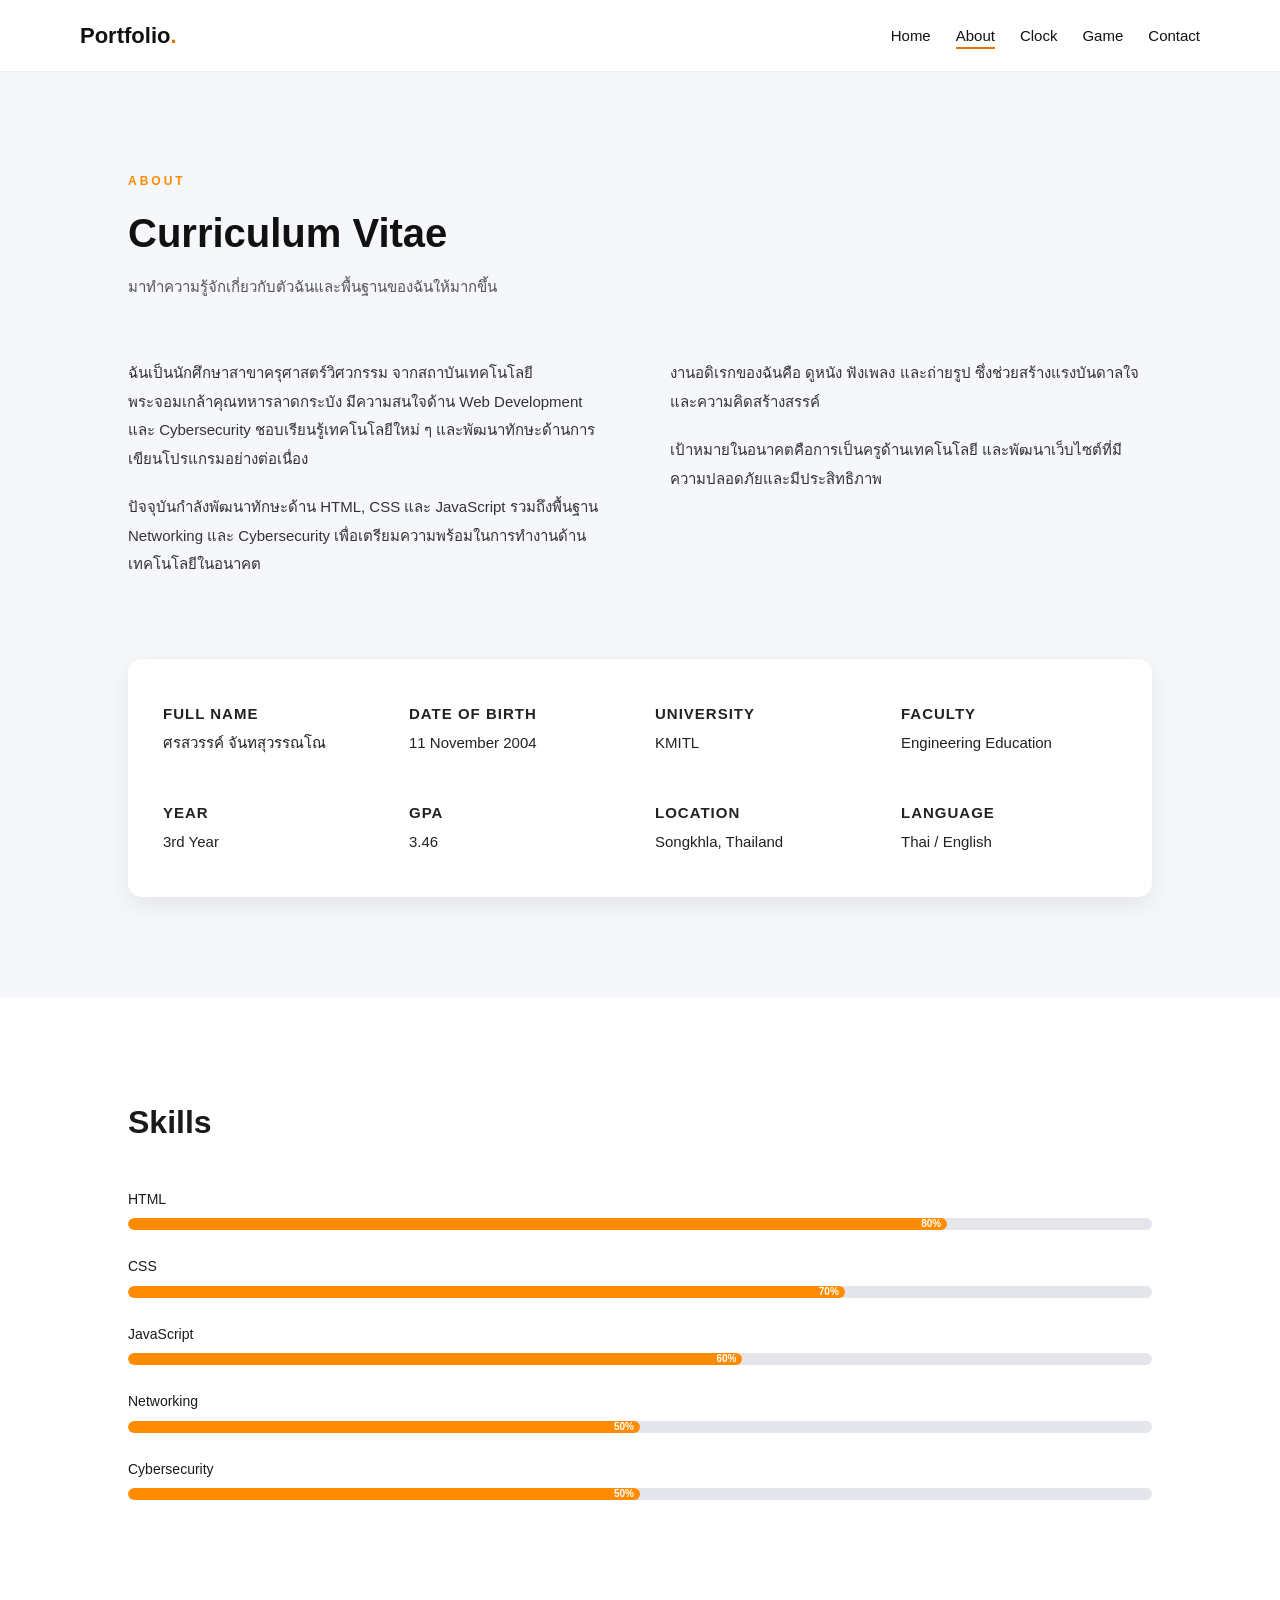
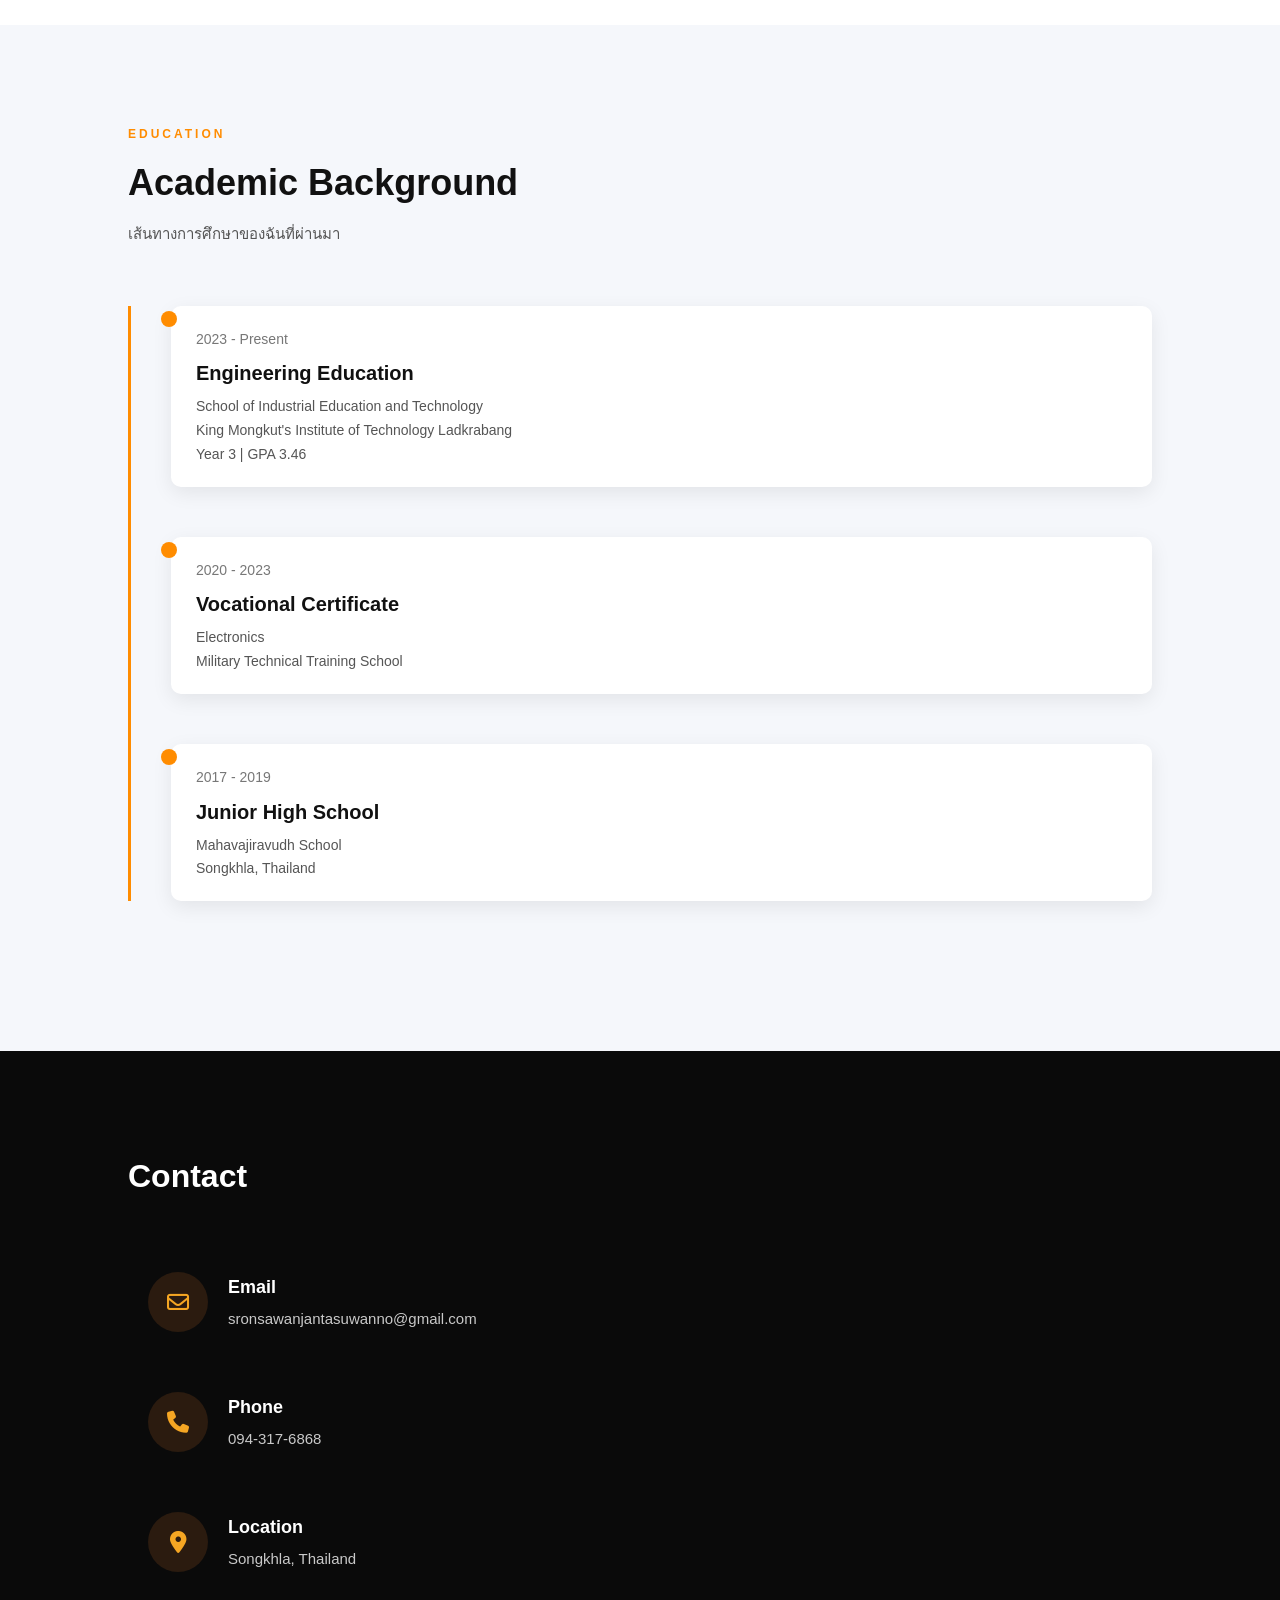
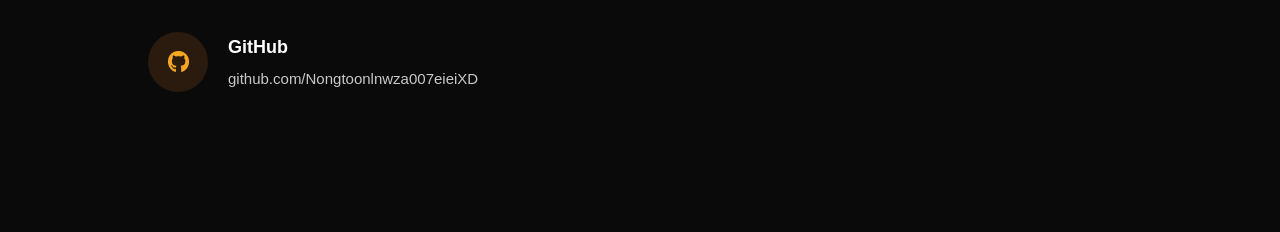
==== about.html @ bf65a07b "update" ====
<!DOCTYPE html>
<html lang="th">

<head>

<meta charset="UTF-8">
<meta name="viewport" content="width=device-width, initial-scale=1.0">

<title>About | Portfolio</title>

<link rel="stylesheet" href="css/style.css">
<link rel="stylesheet" href="css/about.css">

<link rel="stylesheet"
href="https://cdnjs.cloudflare.com/ajax/libs/font-awesome/6.5.0/css/all.min.css">

</head>

<body>

<!-- NAVBAR -->

<header class="navbar">

<div class="logo">Portfolio<span>.</span></div>

<nav aria-label="Main Navigation">

<ul class="nav-links">

<li><a href="index.html">Home</a></li>
<li><a href="about.html" class="active">About</a></li>
<li><a href="clock.html">Clock</a></li>
<li><a href="game.html">Game</a></li>
<li><a href="#contact">Contact</a></li>

</ul>

</nav>

</header>


<!-- ABOUT -->

<section class="cv-section">

<p class="section-small">ABOUT</p>

<h1>Curriculum Vitae</h1>

<p class="section-desc">
มาทำความรู้จักเกี่ยวกับตัวฉันและพื้นฐานของฉันให้มากขึ้น
</p>


<div class="cv-content">

<div class="cv-text">

<p>
ฉันเป็นนักศึกษาสาขาครุศาสตร์วิศวกรรม จากสถาบันเทคโนโลยีพระจอมเกล้าคุณทหารลาดกระบัง 
มีความสนใจด้าน Web Development และ Cybersecurity ชอบเรียนรู้เทคโนโลยีใหม่ ๆ
และพัฒนาทักษะด้านการเขียนโปรแกรมอย่างต่อเนื่อง
</p>

<p>
ปัจจุบันกำลังพัฒนาทักษะด้าน HTML, CSS และ JavaScript รวมถึงพื้นฐาน Networking 
และ Cybersecurity เพื่อเตรียมความพร้อมในการทำงานด้านเทคโนโลยีในอนาคต
</p>

</div>


<div class="cv-text">

<p>
งานอดิเรกของฉันคือ ดูหนัง ฟังเพลง และถ่ายรูป
ซึ่งช่วยสร้างแรงบันดาลใจและความคิดสร้างสรรค์
</p>

<p>
เป้าหมายในอนาคตคือการเป็นครูด้านเทคโนโลยี
และพัฒนาเว็บไซต์ที่มีความปลอดภัยและมีประสิทธิภาพ
</p>

</div>

</div>



<!-- INFO -->

<div class="cv-info">

<div>
<p class="label">FULL NAME</p>
<p>ศรสวรรค์ จันทสุวรรณโณ</p>
</div>

<div>
<p class="label">DATE OF BIRTH</p>
<p>11 November 2004</p>
</div>

<div>
<p class="label">UNIVERSITY</p>
<p>KMITL</p>
</div>

<div>
<p class="label">FACULTY</p>
<p>Engineering Education</p>
</div>

<div>
<p class="label">YEAR</p>
<p>3rd Year</p>
</div>

<div>
<p class="label">GPA</p>
<p>3.46</p>
</div>

<div>
<p class="label">LOCATION</p>
<p>Songkhla, Thailand</p>
</div>

<div>
<p class="label">LANGUAGE</p>
<p>Thai / English</p>
</div>

</div>

</section>



<!-- SKILLS -->

<section class="skills-section">

<h2>Skills</h2>

<div class="skill">
<p>HTML</p>
<div class="bar"><div class="fill html">80%</div></div>
</div>

<div class="skill">
<p>CSS</p>
<div class="bar"><div class="fill css">70%</div></div>
</div>

<div class="skill">
<p>JavaScript</p>
<div class="bar"><div class="fill js">60%</div></div>
</div>

<div class="skill">
<p>Networking</p>
<div class="bar"><div class="fill network">50%</div></div>
</div>

<div class="skill">
<p>Cybersecurity</p>
<div class="bar"><div class="fill cyber">50%</div></div>
</div>

</section>



<!-- EDUCATION -->

<section class="education-section">

<p class="section-small">EDUCATION</p>

<h2 class="section-title">Academic Background</h2>

<p class="section-desc">
เส้นทางการศึกษาของฉันที่ผ่านมา
</p>


<div class="timeline">


<div class="timeline-item">

<div class="timeline-dot"></div>

<div class="timeline-content">

<span class="year">2023 - Present</span>

<h3>Engineering Education</h3>

<p>
School of Industrial Education and Technology<br>
King Mongkut's Institute of Technology Ladkrabang<br>
Year 3 | GPA 3.46
</p>

</div>

</div>


<div class="timeline-item">

<div class="timeline-dot"></div>

<div class="timeline-content">

<span class="year">2020 - 2023</span>

<h3>Vocational Certificate</h3>

<p>
Electronics <br>
Military Technical Training School
</p>

</div>

</div>


<div class="timeline-item">

<div class="timeline-dot"></div>

<div class="timeline-content">

<span class="year">2017 - 2019</span>

<h3>Junior High School</h3>

<p>
Mahavajiravudh School<br>
Songkhla, Thailand
</p>

</div>

</section>
<section id="contact" class="contact-section">

<h2>Contact</h2>

<div class="contact-list">

<a class="contact-item" href="mailto:sronsawanjantasuwanno@gmail.com">

<div class="contact-icon">
<i class="fa-regular fa-envelope"></i>
</div>

<div class="contact-text">
<h3>Email</h3>
<p>sronsawanjantasuwanno@gmail.com</p>
</div>

</a>


<a class="contact-item" href="tel:0943176868">

<div class="contact-icon">
<i class="fa-solid fa-phone"></i>
</div>

<div class="contact-text">
<h3>Phone</h3>
<p>094-317-6868</p>
</div>

</a>


<div class="contact-item">

<div class="contact-icon">
<i class="fa-solid fa-location-dot"></i>
</div>

<div class="contact-text">
<h3>Location</h3>
<p>Songkhla, Thailand</p>
</div>

</div>


<a class="contact-item"
href="https://github.com/Nongtoonlnwza007eieiXD"
target="_blank">

<div class="contact-icon">
<i class="fa-brands fa-github"></i>
</div>

<div class="contact-text">
<h3>GitHub</h3>
<p>github.com/Nongtoonlnwza007eieiXD</p>
</div>

</a>

</div>

</section>

</body>
</html>
---- css/style.css ----
/* ======================
   COLOR VARIABLES
====================== */

:root{
--bg:#ffffff;
--text:#111111;
--nav:#ffffff;
--accent:#e87400;
--card:#ffffff;
--section:#f5f5f5;
--shadow:0 10px 30px rgba(0,0,0,0.08);
}

body.dark{
--bg:#0d0d0d;
--text:#ffffff;
--nav:#111111;
--accent:#ff9d00;
--card:#1e1e1e;
--section:#151515;
--shadow:0 10px 30px rgba(0,0,0,0.4);
}

/* ======================
   GLOBAL
====================== */

*{
margin:0;
padding:0;
box-sizing:border-box;
}

body{
font-family:Segoe UI, sans-serif;
background:var(--bg);
color:var(--text);
line-height:1.6;
transition:.3s;
}

/* ======================
   NAVBAR
====================== */

.navbar{
display:flex;
justify-content:space-between;
align-items:center;
padding:18px 80px;
background:var(--nav);
position:sticky;
top:0;
z-index:1000;
border-bottom:1px solid rgba(0,0,0,0.06);
}

.logo{
font-size:22px;
font-weight:bold;
}

.logo span{
color:var(--accent);
}

nav{
display:flex;
align-items:center;
gap:25px;
}

.nav-links{
display:flex;
list-style:none;
gap:25px;
}

nav a{
text-decoration:none;
color:var(--text);
font-weight:500;
position:relative;
padding-bottom:5px;
font-size:15px;
}

/* underline animation */

nav a::after{
content:"";
position:absolute;
left:0;
bottom:0;
width:0%;
height:2px;
background:var(--accent);
transition:.3s;
}

nav a:hover::after{
width:100%;
}

nav a.active::after{
width:100%;
}

/* ======================
   DARK MODE BUTTON
====================== */

#themeToggle{
border:none;
background:var(--accent);
color:white;
padding:6px 12px;
border-radius:6px;
cursor:pointer;
font-size:14px;
}

/* ======================
   HERO
====================== */

.hero{
display:flex;
justify-content:space-between;
align-items:center;
padding:70px 8%;
min-height:75vh;
gap:60px;
}

/* LEFT */

.intro{
color:#555555;
margin-bottom:10px;
font-size:14px;
font-weight:500;
}

.hero-left h1{
font-size:48px;
margin-bottom:15px;
}

.hero-left span{
color:var(--accent);
}

.description{
line-height:1.7;
margin-bottom:25px;
color:#444444;
font-size:15px;
max-width:480px;
}

body.dark .description{
color:#cfcfcf;
}

/* BUTTONS */

.buttons{
display:flex;
gap:15px;
}

.btn{
padding:10px 22px;
border-radius:8px;
text-decoration:none;
font-weight:600;
font-size:14px;
transition:0.3s;
}

.primary{
background:var(--accent);
color:#ffffff;
}

.primary:hover{
transform:translateY(-3px);
box-shadow:0 8px 18px rgba(0,0,0,0.2);
}

.secondary{
border:2px solid var(--accent);
color:var(--accent);
}

/* ======================
   PROFILE
====================== */

.hero-right{
display:flex;
align-items:center;
justify-content:center;
}

.profile-circle{
width:260px;
height:260px;
border-radius:50%;
overflow:hidden;
box-shadow:0 10px 30px rgba(0,0,0,0.15);
}

.profile-circle img{
width:100%;
height:100%;
object-fit:cover;
}

/* ======================
   PORTFOLIO SECTION
====================== */

.menu-section{
padding:90px 8%;
text-align:center;
background:var(--section);
}

.menu-section h2{
margin-bottom:50px;
font-size:34px;
}

/* GRID */

.menu-container{
display:grid;
grid-template-columns:repeat(3,1fr);
gap:35px;
max-width:1100px;
margin:auto;
}

/* CARD */

.menu-card{
background:var(--card);
padding:45px 35px;
border-radius:18px;
box-shadow:var(--shadow);
transition:0.35s;
}

/* hover */

.menu-card:hover{
transform:translateY(-10px);
box-shadow:0 20px 45px rgba(0,0,0,0.18);
}

.menu-card h3{
margin-bottom:15px;
font-size:20px;
}

.menu-card p{
color:#444444;
font-size:15px;
line-height:1.6;
}

body.dark .menu-card p{
color:#cfcfcf;
}

/* BUTTON */

.menu-btn{
display:inline-block;
margin-top:20px;
padding:10px 26px;
background:var(--accent);
color:white;
text-decoration:none;
border-radius:8px;
font-size:14px;
transition:0.3s;
}

.menu-btn:hover{
background:#c95f00;
transform:scale(1.05);
}

/* ======================
   GAME BACKGROUND
====================== */

.game-bg{
min-height:100vh;

background:linear-gradient(120deg,#4facfe,#00f2fe,#ff9966,#ff5e62);
background-size:300% 300%;

animation:sunsetMove 15s ease infinite;
}

@keyframes sunsetMove{

0%{background-position:0% 50%;}
50%{background-position:100% 50%;}
100%{background-position:0% 50%;}

}

/* ======================
   TABLET
====================== */

@media (max-width:900px){

.navbar{
padding:18px 40px;
}

.hero{
flex-direction:column;
text-align:center;
padding:60px 30px;
}

.hero-left h1{
font-size:38px;
}

.profile-circle{
width:220px;
height:220px;
}

.buttons{
justify-content:center;
}

.menu-container{
grid-template-columns:repeat(2,1fr);
}

}

/* ======================
   MOBILE
====================== */

@media (max-width:600px){

.navbar{
flex-direction:column;
gap:12px;
padding:15px;
}

nav{
flex-wrap:wrap;
justify-content:center;
gap:15px;
}

.nav-links{
gap:15px;
flex-wrap:wrap;
justify-content:center;
}

.hero{
padding:40px 20px;
gap:30px;
}

.hero-left h1{
font-size:30px;
}

.description{
font-size:14px;
}

.buttons{
flex-direction:column;
gap:10px;
}

.btn{
width:100%;
text-align:center;
}

.profile-circle{
width:180px;
height:180px;
}

.menu-container{
grid-template-columns:1fr;
}

.menu-card{
padding:35px 25px;
}

.menu-section h2{
font-size:26px;
}

}
---- css/about.css ----
/* ========================
   ABOUT / CV SECTION
======================== */

.cv-section{
padding:100px 10%;
background:#f5f7fb;
color:#1a1a1a;
}

/* small title */

.section-small{
color:#ff8c00;
font-size:12px;
letter-spacing:3px;
margin-bottom:10px;
font-weight:600;
}

/* main title */

.cv-section h1{
font-size:40px;
margin-bottom:10px;
color:#111;
}

/* subtitle */

.section-desc{
color:#555;
margin-bottom:60px;
font-size:15px;
}

/* ========================
   TEXT 2 COLUMN
======================== */

.cv-content{
display:grid;
grid-template-columns:1fr 1fr;
gap:60px;
margin-bottom:60px;
}

.cv-text p{
line-height:1.9;
color:#333;
margin-bottom:20px;
font-size:15px;
}

/* ========================
   INFO GRID
======================== */

.cv-info{
display:grid;
grid-template-columns:repeat(4,1fr);
gap:30px;
margin-top:30px;
background:white;
padding:35px;
border-radius:14px;
box-shadow:0 8px 25px rgba(0,0,0,0.08);
}

.cv-info div{
padding:8px 0;
}

.label{
font-size:12px;
color:#777;
letter-spacing:1px;
margin-bottom:5px;
font-weight:600;
}

.cv-info p{
font-size:15px;
color:#222;
}

/* ========================
   SKILLS SECTION
======================== */

.skills-section{
padding:100px 10%;
background:#ffffff;
color:#1a1a1a;
}

.skills-section h2{
font-size:32px;
margin-bottom:40px;
}

/* skill */

.skill{
margin-bottom:25px;
}

.skill p{
margin-bottom:8px;
font-size:14px;
font-weight:500;
}

/* skill bar */

.bar{
width:100%;
height:12px;
background:#e4e6eb;
border-radius:20px;
overflow:hidden;
}

.fill{
height:100%;
background:#ff8c00;
border-radius:20px;
text-align:right;
font-size:10px;
padding-right:6px;
color:white;
line-height:12px;
font-weight:600;
}

/* skill percent */

.html{ width:80%; }
.css{ width:70%; }
.js{ width:60%; }
.network{ width:50%; }
.cyber{ width:50%; }

/* ========================
   RESPONSIVE
======================== */

@media (max-width:900px){

.cv-content{
grid-template-columns:1fr;
}

.cv-info{
grid-template-columns:1fr 1fr;
}

}

@media (max-width:500px){

.cv-info{
grid-template-columns:1fr;
}

.cv-section{
padding:70px 6%;
}

.skills-section{
padding:70px 6%;
}

}
/* ========================
   EDUCATION SECTION
======================== */

.education-section{
padding:100px 10%;
background:#f5f7fb;
}

.section-title{
font-size:36px;
margin:10px 0;
}

.timeline{
position:relative;
margin-top:50px;
padding-left:40px;
border-left:3px solid #ff8c00;
}

/* timeline item */

.timeline-item{
position:relative;
margin-bottom:50px;
opacity:0;
transform:translateY(30px);
animation:fadeUp 0.8s forwards;
}

.timeline-item:nth-child(1){animation-delay:0.2s;}
.timeline-item:nth-child(2){animation-delay:0.4s;}
.timeline-item:nth-child(3){animation-delay:0.6s;}

/* dot */

.timeline-dot{
position:absolute;
left:-10px;
top:5px;
width:16px;
height:16px;
background:#ff8c00;
border-radius:50%;
}

/* content */

.timeline-content{
background:white;
padding:20px 25px;
border-radius:10px;
box-shadow:0 6px 20px rgba(0,0,0,0.08);
}

.year{
font-size:14px;
color:#777;
font-weight:500;
}

.timeline-content h3{
margin:6px 0;
font-size:20px;
}

.timeline-content p{
color:#555;
font-size:14px;
line-height:1.7;
}

/* animation */

@keyframes fadeUp{
to{
opacity:1;
transform:translateY(0);
}
}

/* responsive */

@media (max-width:768px){

.timeline{
padding-left:25px;
}

.timeline-content{
padding:18px;
}

}
.contact-section{
padding:80px 10%;
background:#f4f6f8;
}

.contact-section h2{
font-size:32px;
margin-bottom:20px;
}

.contact-section p{
font-size:16px;
margin-bottom:10px;
}
/* CONTACT SECTION */

.contact-section{
background:#0a0a0a;
color:white;
padding:100px 10%;
}

.contact-section h2{
font-size:32px;
margin-bottom:50px;
}

.contact-list{
max-width:500px;
}

/* card */

.contact-item{
display:flex;
align-items:center;
gap:20px;
padding:20px;
border-radius:12px;
margin-bottom:20px;
text-decoration:none;
color:white;
transition:0.3s;
}

/* hover */

.contact-item:hover{
background:#151515;
transform:translateX(5px);
}

/* icon */

.contact-icon{
width:60px;
height:60px;
background:#2b1b0f;
border-radius:50%;
display:flex;
align-items:center;
justify-content:center;
font-size:22px;
color:#f5a623;
flex-shrink:0;
}

/* text */

.contact-text h3{
margin:0;
font-size:18px;
}

.contact-text p{
margin:5px 0 0;
color:#c9c9c9;
font-size:15px;
}

/* responsive */

@media (max-width:600px){

.contact-section{
padding:80px 8%;
}

.contact-item{
padding:15px;
}

}
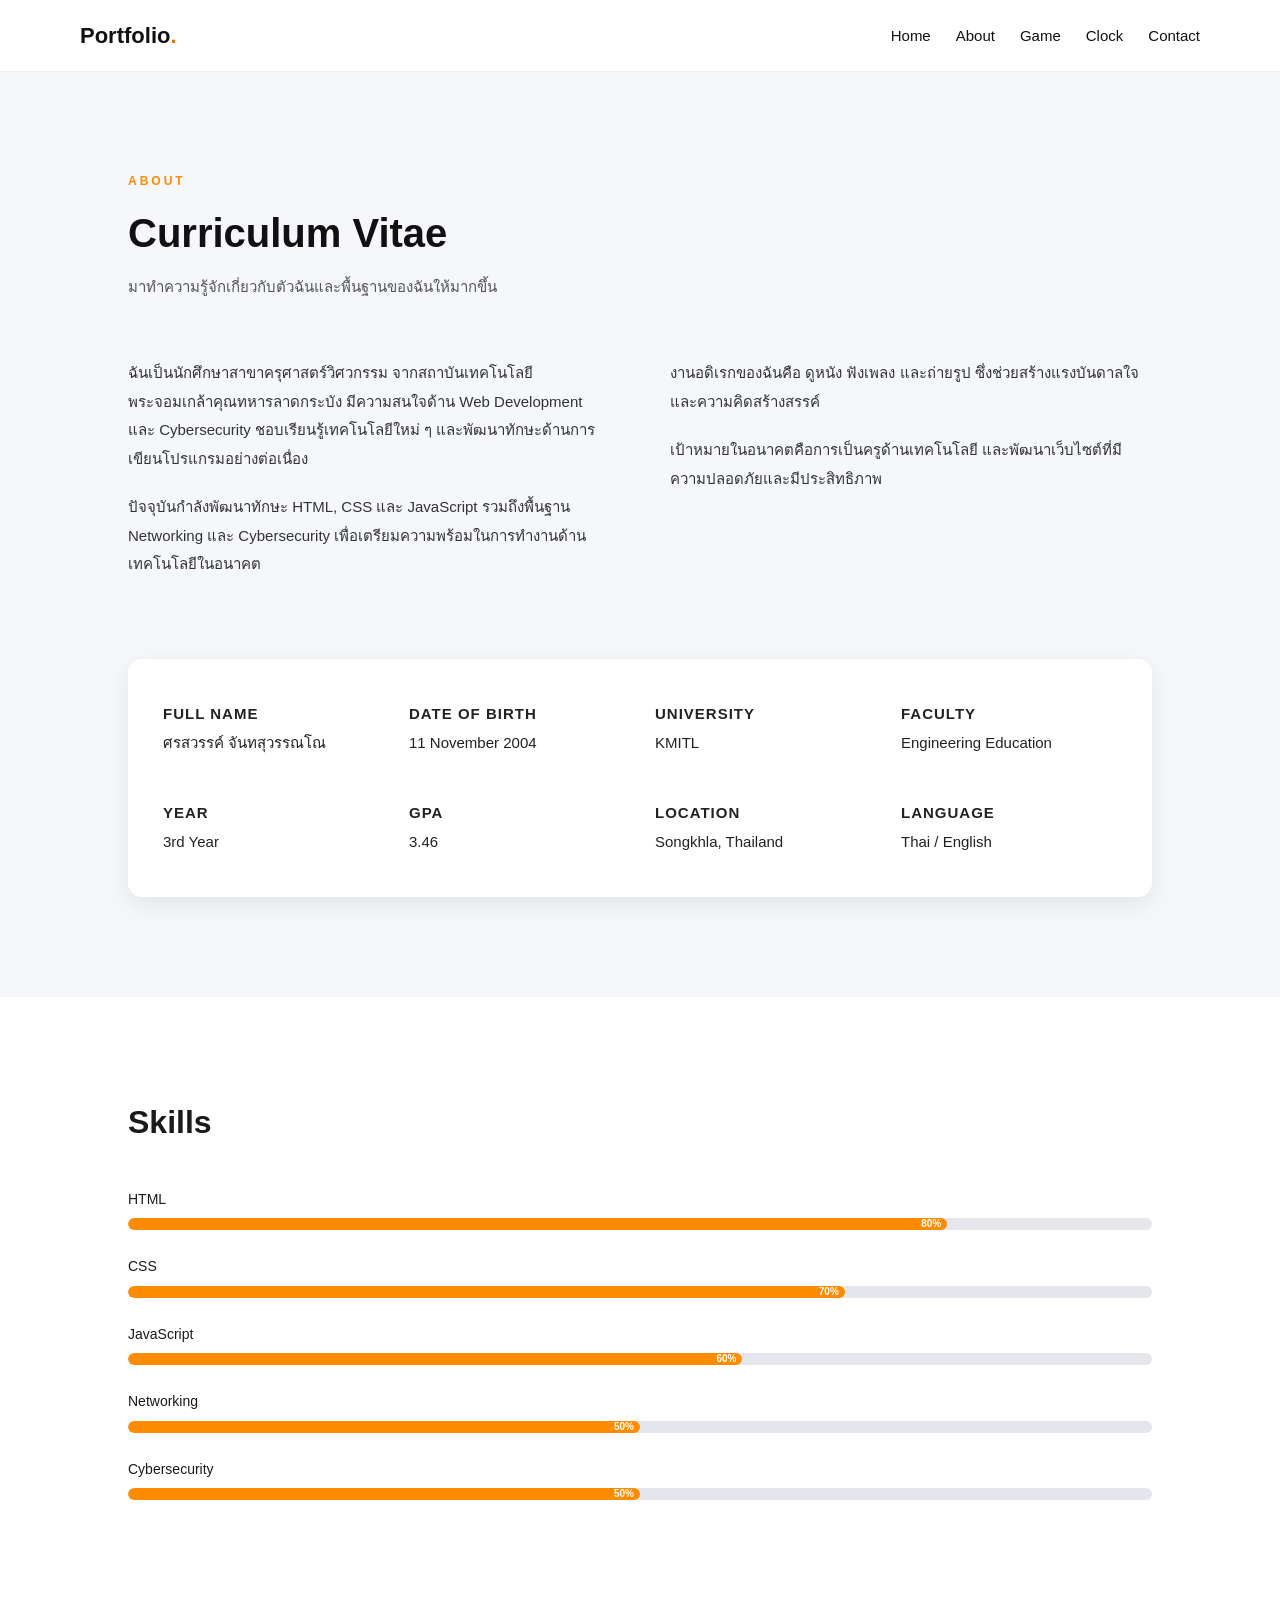
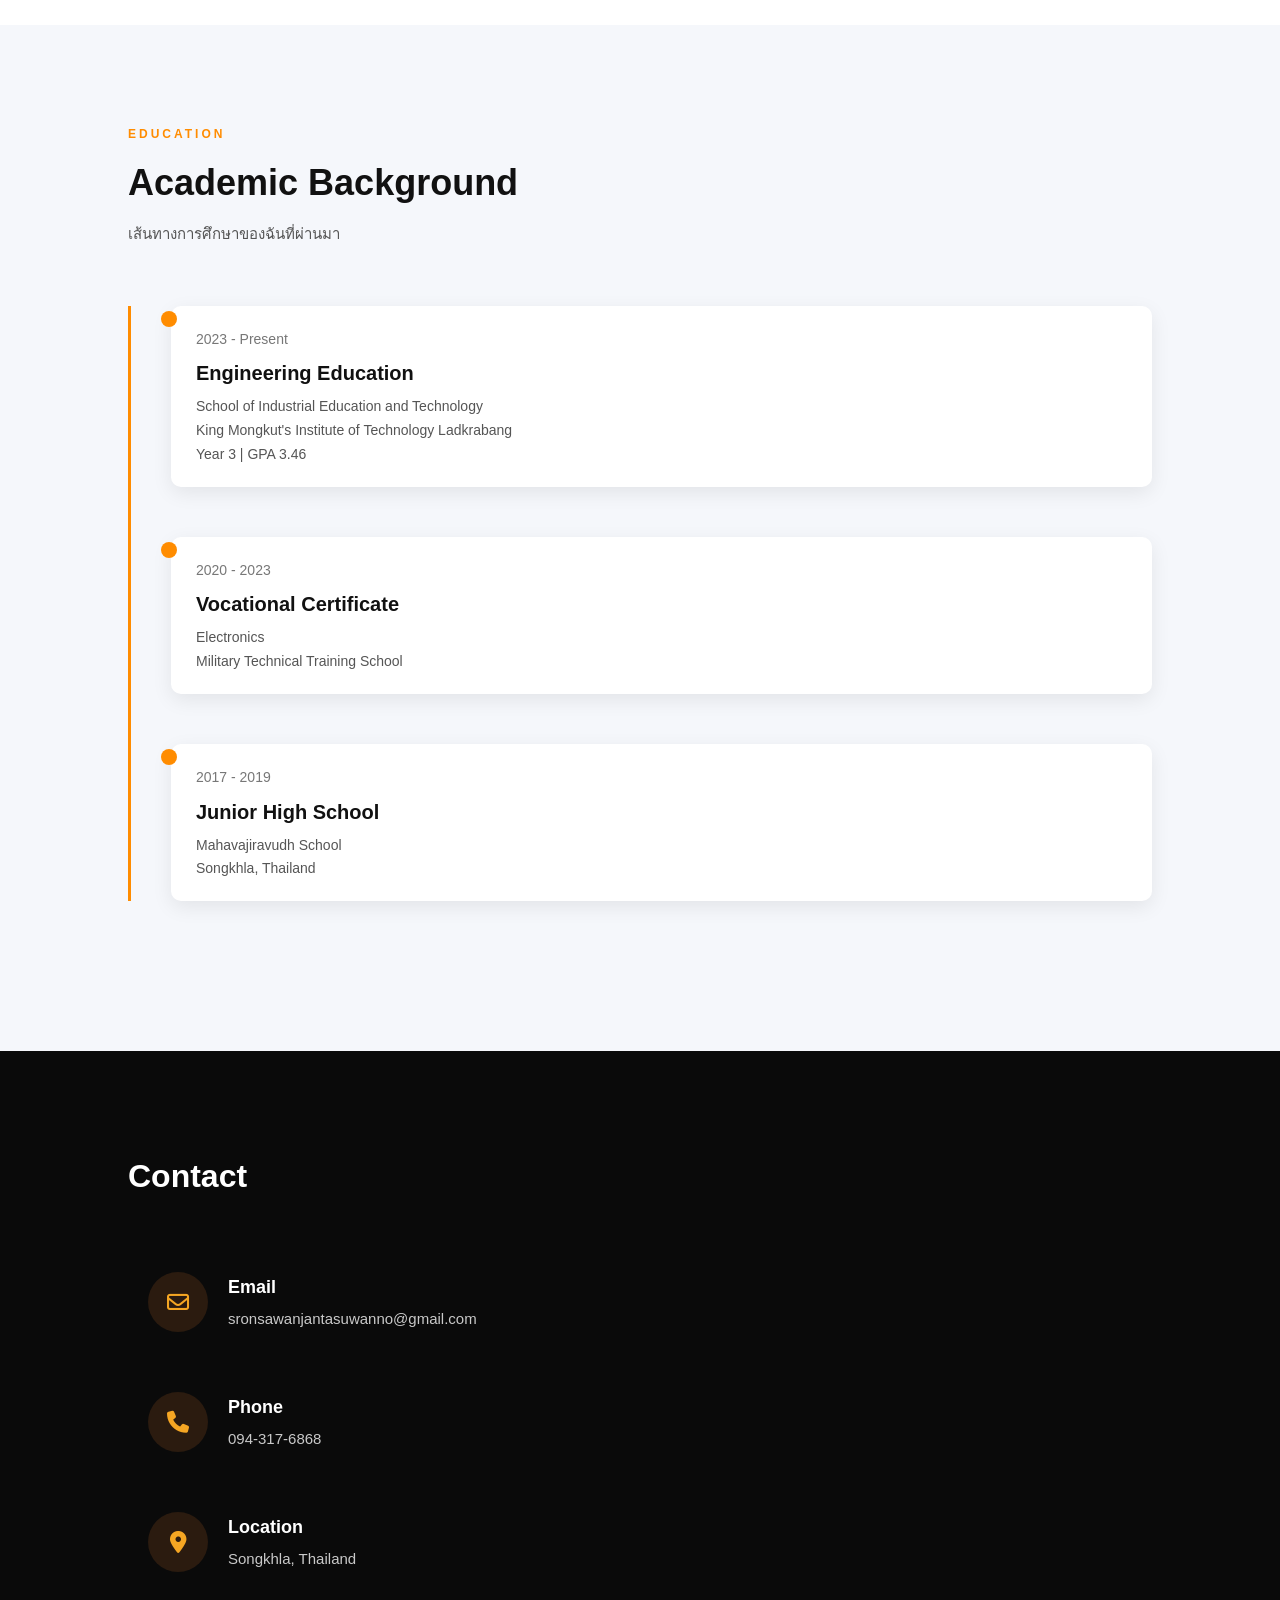
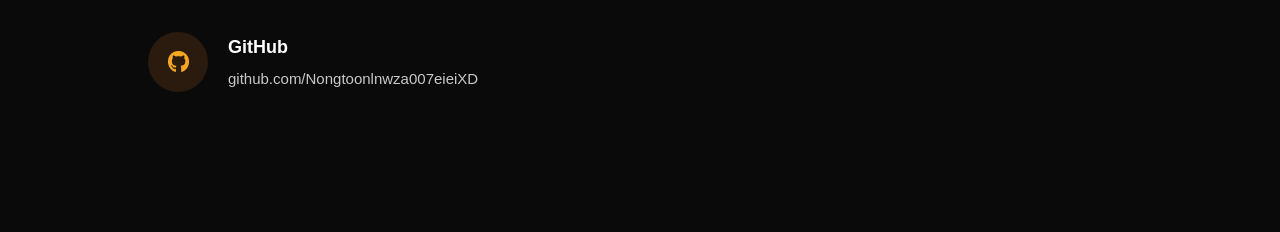
==== commit de310c5c: "update contact" ====
--- a/about.html
+++ b/about.html
@@ -28,11 +28,15 @@
 
 <ul class="nav-links">
 
+<ul class="nav-links">
+
 <li><a href="index.html">Home</a></li>
-<li><a href="about.html" class="active">About</a></li>
+<li><a href="about.html">About</a></li>
+<li><a href="game.html">Game</a></li>
 <li><a href="clock.html">Clock</a></li>
-<li><a href="game.html">Game</a></li>
 <li><a href="#contact">Contact</a></li>
+
+</ul>
 
 </ul>
 
@@ -52,7 +56,6 @@
 <p class="section-desc">
 มาทำความรู้จักเกี่ยวกับตัวฉันและพื้นฐานของฉันให้มากขึ้น
 </p>
-
 
 <div class="cv-content">
 
@@ -65,12 +68,11 @@
 </p>
 
 <p>
-ปัจจุบันกำลังพัฒนาทักษะด้าน HTML, CSS และ JavaScript รวมถึงพื้นฐาน Networking 
+ปัจจุบันกำลังพัฒนาทักษะ HTML, CSS และ JavaScript รวมถึงพื้นฐาน Networking 
 และ Cybersecurity เพื่อเตรียมความพร้อมในการทำงานด้านเทคโนโลยีในอนาคต
 </p>
 
 </div>
-
 
 <div class="cv-text">
 
@@ -89,7 +91,6 @@
 </div>
 
 
-
 <!-- INFO -->
 
 <div class="cv-info">
@@ -187,9 +188,7 @@
 เส้นทางการศึกษาของฉันที่ผ่านมา
 </p>
 
-
 <div class="timeline">
-
 
 <div class="timeline-item">
 
@@ -249,7 +248,16 @@
 
 </div>
 
+</div>
+
+</div>
+
 </section>
+
+
+
+<!-- CONTACT -->
+
 <section id="contact" class="contact-section">
 
 <h2>Contact</h2>
@@ -300,7 +308,8 @@
 
 <a class="contact-item"
 href="https://github.com/Nongtoonlnwza007eieiXD"
-target="_blank">
+target="_blank"
+rel="noopener">
 
 <div class="contact-icon">
 <i class="fa-brands fa-github"></i>
@@ -316,6 +325,33 @@
 </div>
 
 </section>
-
+<script>
+
+const sections = document.querySelectorAll("section");
+const navLinks = document.querySelectorAll(".nav-links a");
+
+window.addEventListener("scroll", () => {
+
+let current = "";
+
+sections.forEach(section => {
+const sectionTop = section.offsetTop - 100;
+const sectionHeight = section.clientHeight;
+
+if (scrollY >= sectionTop) {
+current = section.getAttribute("id");
+}
+});
+
+navLinks.forEach(link => {
+link.classList.remove("active");
+if (link.getAttribute("href") === "#" + current) {
+link.classList.add("active");
+}
+});
+
+});
+
+</script>
 </body>
 </html>
--- a/css/style.css
+++ b/css/style.css
@@ -172,12 +172,23 @@
 }
 
 .btn{
-padding:10px 22px;
+display:inline-block;
+padding:12px 28px;
+font-size:16px;
+font-weight:600;
 border-radius:8px;
 text-decoration:none;
-font-weight:600;
-font-size:14px;
-transition:0.3s;
+}
+
+.btn.primary{
+background:#ff8c00;
+color:#ffffff;
+border:2px solid #ff8c00;
+}
+
+.btn.primary:hover{
+background:#e67600;
+border-color:#e67600;
 }
 
 .primary{
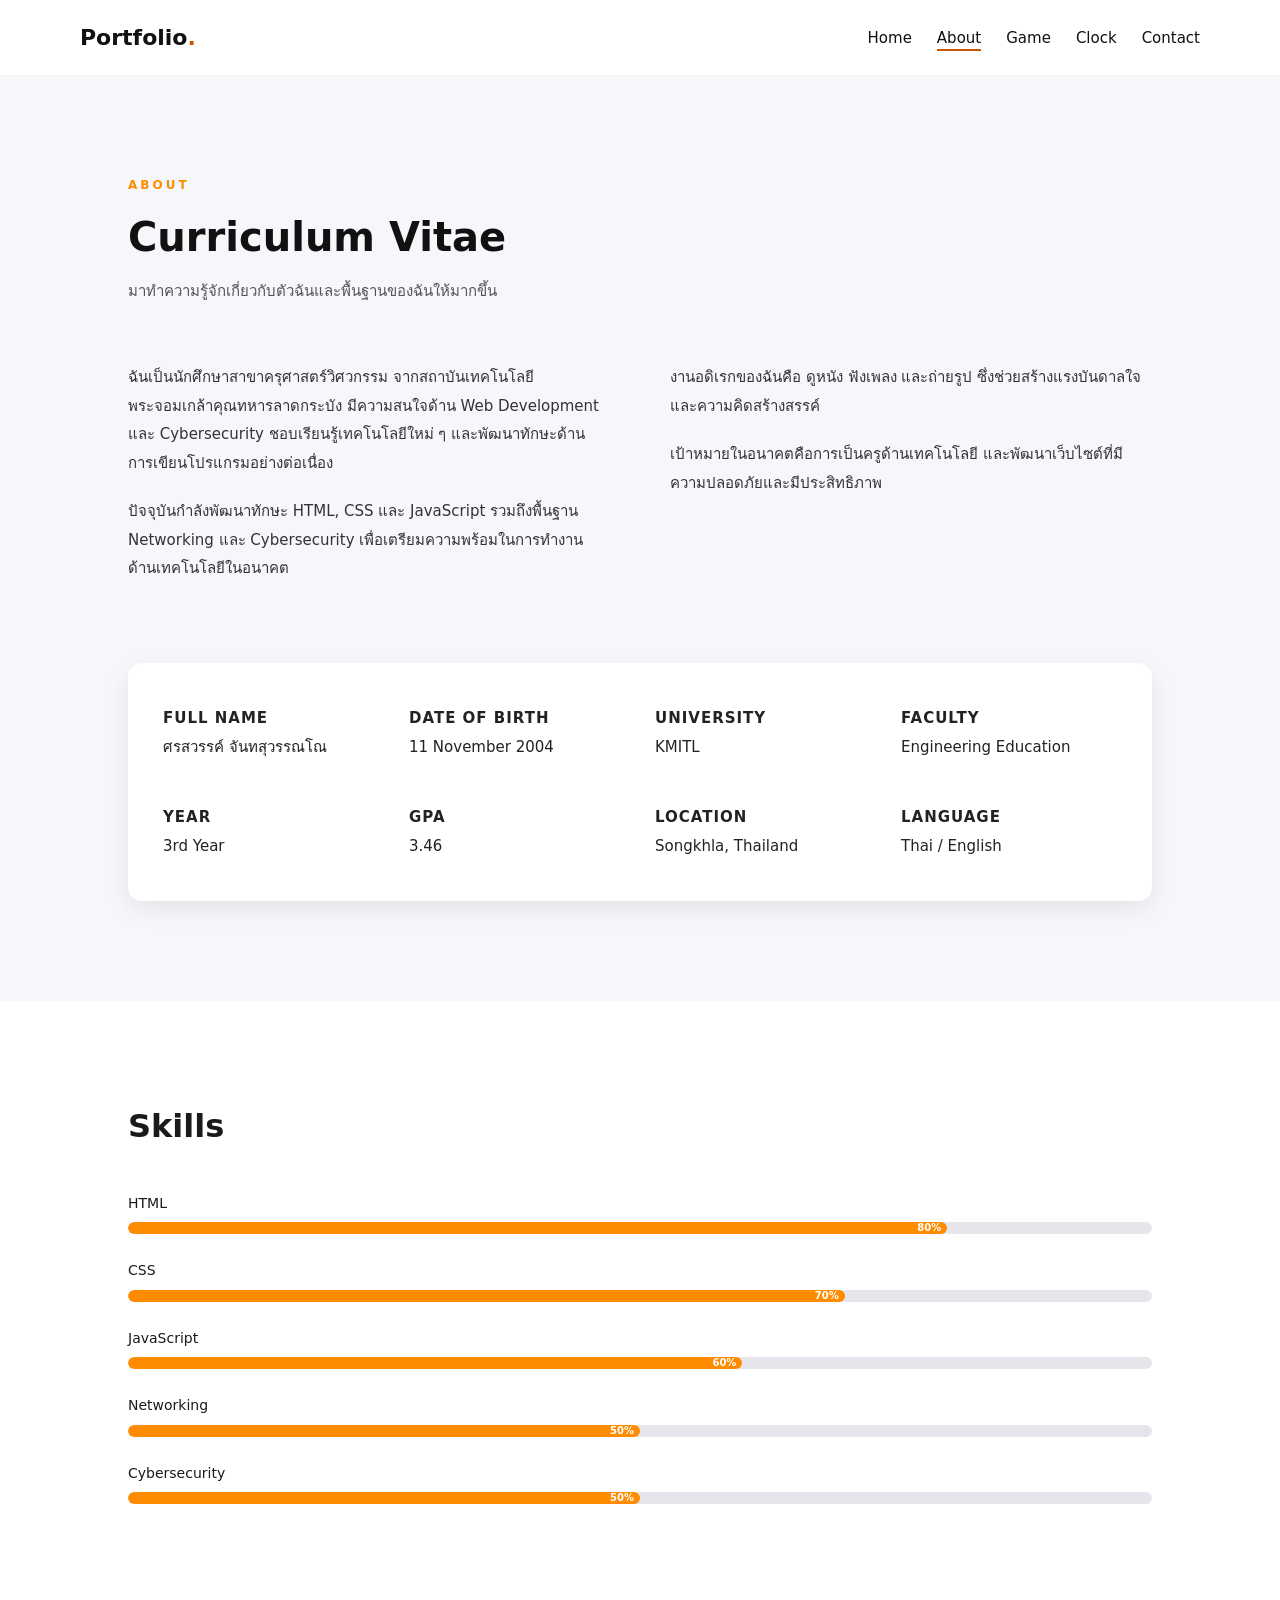
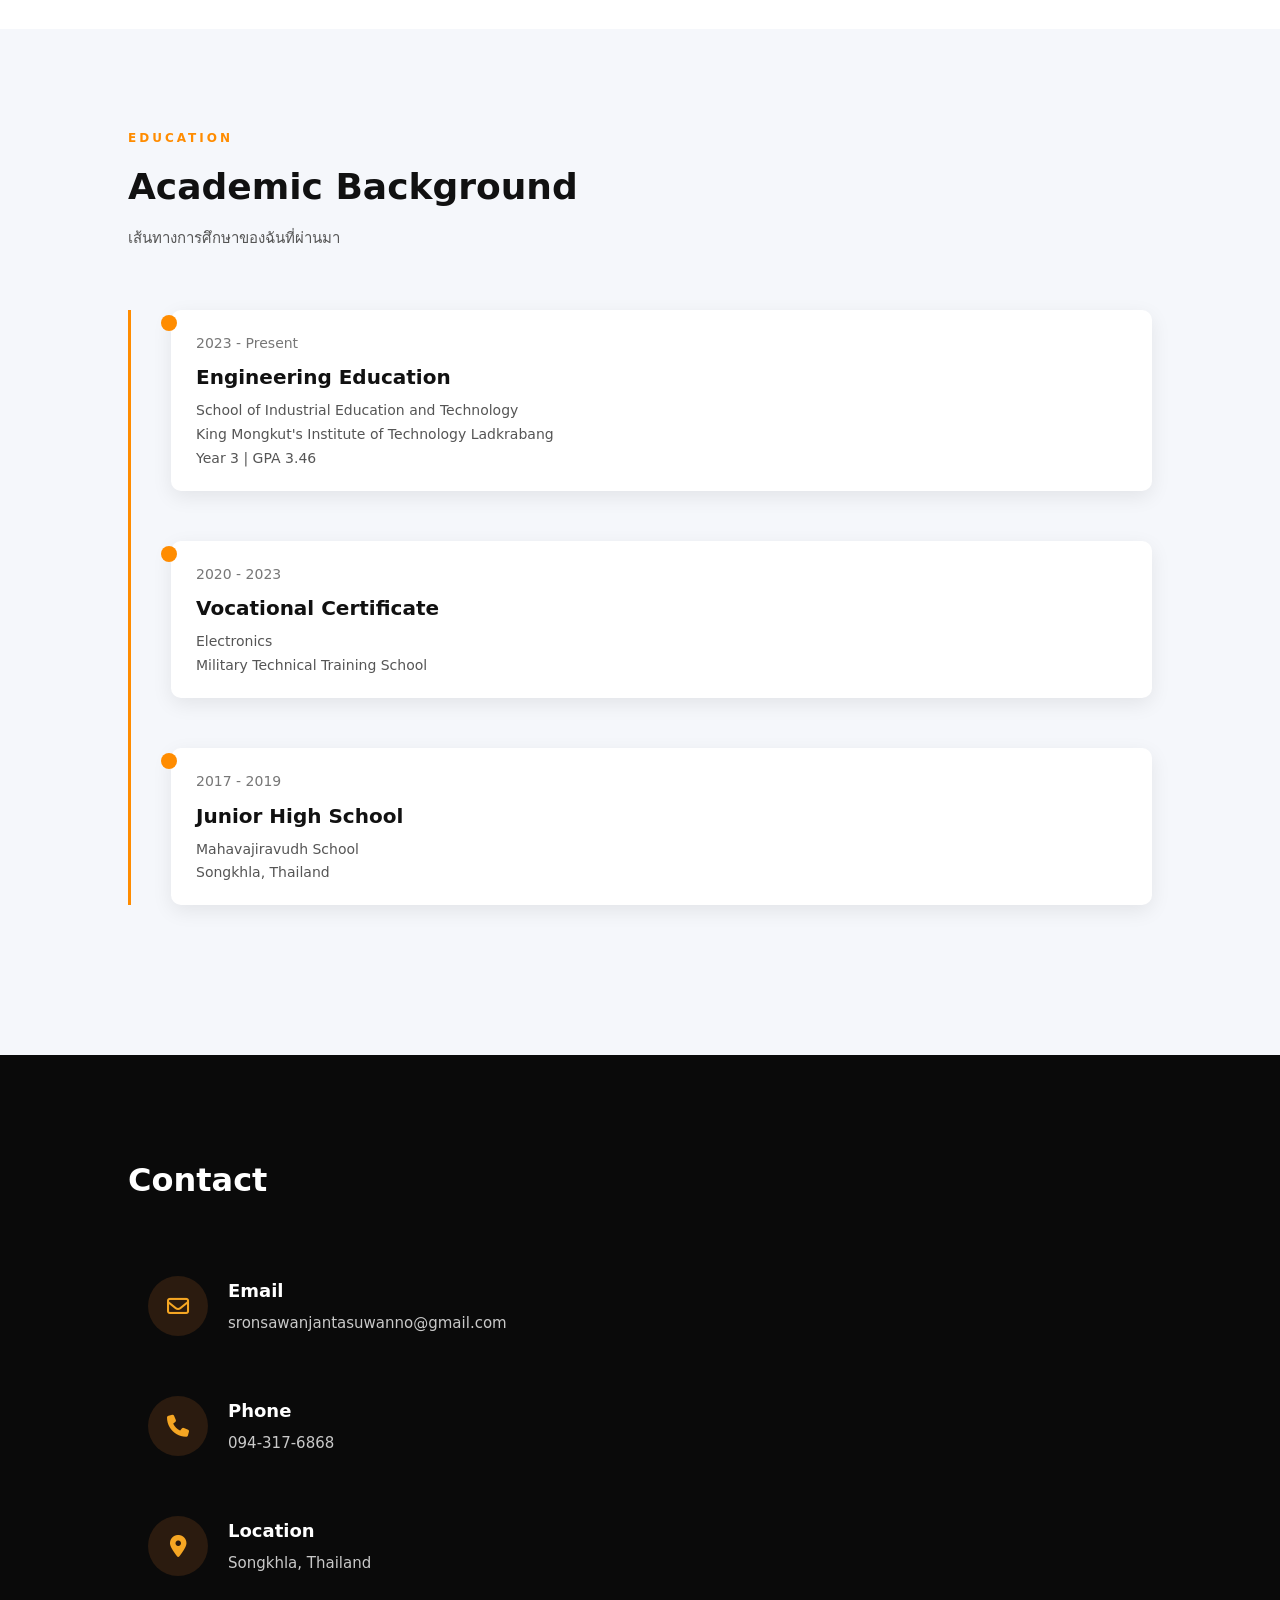
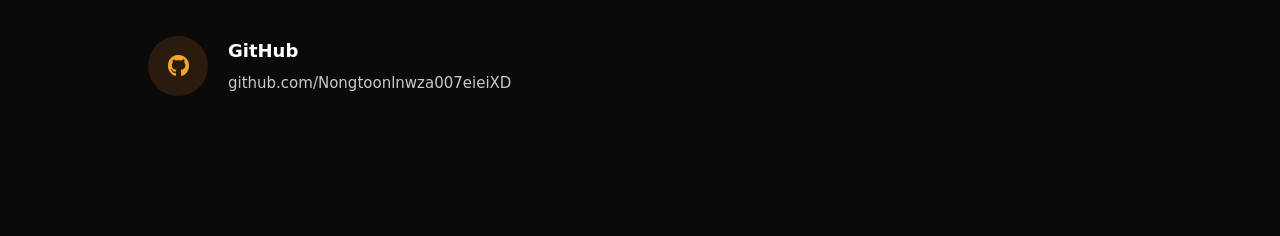
==== commit 15151503: "update" ====
--- a/about.html
+++ b/about.html
@@ -28,18 +28,14 @@
 
 <ul class="nav-links">
 
-<ul class="nav-links">
-
 <li><a href="index.html">Home</a></li>
-<li><a href="about.html">About</a></li>
+<li><a href="about.html" class="active">About</a></li>
 <li><a href="game.html">Game</a></li>
 <li><a href="clock.html">Clock</a></li>
 <li><a href="#contact">Contact</a></li>
 
 </ul>
 
-</ul>
-
 </nav>
 
 </header>
@@ -140,7 +136,6 @@
 </section>
 
 
-
 <!-- SKILLS -->
 
 <section class="skills-section">
@@ -173,7 +168,6 @@
 </div>
 
 </section>
-
 
 
 <!-- EDUCATION -->
@@ -210,7 +204,6 @@
 
 </div>
 
-
 <div class="timeline-item">
 
 <div class="timeline-dot"></div>
@@ -230,7 +223,6 @@
 
 </div>
 
-
 <div class="timeline-item">
 
 <div class="timeline-dot"></div>
@@ -253,7 +245,6 @@
 </div>
 
 </section>
-
 
 
 <!-- CONTACT -->
@@ -277,7 +268,6 @@
 
 </a>
 
-
 <a class="contact-item" href="tel:0943176868">
 
 <div class="contact-icon">
@@ -291,7 +281,6 @@
 
 </a>
 
-
 <div class="contact-item">
 
 <div class="contact-icon">
@@ -304,7 +293,6 @@
 </div>
 
 </div>
-
 
 <a class="contact-item"
 href="https://github.com/Nongtoonlnwza007eieiXD"
@@ -325,33 +313,6 @@
 </div>
 
 </section>
-<script>
-
-const sections = document.querySelectorAll("section");
-const navLinks = document.querySelectorAll(".nav-links a");
-
-window.addEventListener("scroll", () => {
-
-let current = "";
-
-sections.forEach(section => {
-const sectionTop = section.offsetTop - 100;
-const sectionHeight = section.clientHeight;
-
-if (scrollY >= sectionTop) {
-current = section.getAttribute("id");
-}
-});
-
-navLinks.forEach(link => {
-link.classList.remove("active");
-if (link.getAttribute("href") === "#" + current) {
-link.classList.add("active");
-}
-});
-
-});
-
-</script>
+
 </body>
 </html>
--- a/css/style.css
+++ b/css/style.css
@@ -1,25 +1,35 @@
 /* ======================
-   COLOR VARIABLES
+   COLOR SYSTEM
 ====================== */
 
 :root{
 --bg:#ffffff;
 --text:#111111;
+--text-soft:#333333;
 --nav:#ffffff;
---accent:#e87400;
+
+--accent:#cc5500;
+--accent-hover:#a94400;
+
 --card:#ffffff;
---section:#f5f5f5;
---shadow:0 10px 30px rgba(0,0,0,0.08);
+--section:#f7f7f7;
+
+--shadow:0 12px 30px rgba(0,0,0,0.08);
 }
 
 body.dark{
 --bg:#0d0d0d;
 --text:#ffffff;
+--text-soft:#d0d0d0;
 --nav:#111111;
---accent:#ff9d00;
+
+--accent:#ff7a1a;
+--accent-hover:#ff9a3d;
+
 --card:#1e1e1e;
 --section:#151515;
---shadow:0 10px 30px rgba(0,0,0,0.4);
+
+--shadow:0 12px 35px rgba(0,0,0,0.4);
 }
 
 /* ======================
@@ -33,7 +43,7 @@
 }
 
 body{
-font-family:Segoe UI, sans-serif;
+font-family:Segoe UI, system-ui, sans-serif;
 background:var(--bg);
 color:var(--text);
 line-height:1.6;
@@ -48,7 +58,7 @@
 display:flex;
 justify-content:space-between;
 align-items:center;
-padding:18px 80px;
+padding:20px 80px;
 background:var(--nav);
 position:sticky;
 top:0;
@@ -58,7 +68,7 @@
 
 .logo{
 font-size:22px;
-font-weight:bold;
+font-weight:700;
 }
 
 .logo span{
@@ -82,7 +92,7 @@
 color:var(--text);
 font-weight:500;
 position:relative;
-padding-bottom:5px;
+padding-bottom:4px;
 font-size:15px;
 }
 
@@ -114,11 +124,16 @@
 #themeToggle{
 border:none;
 background:var(--accent);
-color:white;
-padding:6px 12px;
-border-radius:6px;
+color:#111;
+padding:7px 14px;
+border-radius:8px;
 cursor:pointer;
 font-size:14px;
+font-weight:600;
+}
+
+#themeToggle:hover{
+background:var(--accent-hover);
 }
 
 /* ======================
@@ -129,22 +144,20 @@
 display:flex;
 justify-content:space-between;
 align-items:center;
-padding:70px 8%;
+padding:80px 8%;
 min-height:75vh;
 gap:60px;
 }
 
-/* LEFT */
-
 .intro{
-color:#555555;
+color:var(--text-soft);
 margin-bottom:10px;
 font-size:14px;
-font-weight:500;
+font-weight:600;
 }
 
 .hero-left h1{
-font-size:48px;
+font-size:46px;
 margin-bottom:15px;
 }
 
@@ -154,56 +167,35 @@
 
 .description{
 line-height:1.7;
-margin-bottom:25px;
-color:#444444;
+margin-bottom:28px;
+color:var(--text-soft);
 font-size:15px;
 max-width:480px;
 }
 
-body.dark .description{
-color:#cfcfcf;
-}
-
-/* BUTTONS */
+/* ======================
+   BUTTONS
+====================== */
 
 .buttons{
 display:flex;
 gap:15px;
 }
 
-.btn{
+.btn-primary{
+background:var(--accent);
+color:#111;
+padding:12px 28px;
+border-radius:10px;
+font-weight:600;
+text-decoration:none;
 display:inline-block;
-padding:12px 28px;
-font-size:16px;
-font-weight:600;
-border-radius:8px;
-text-decoration:none;
-}
-
-.btn.primary{
-background:#ff8c00;
-color:#ffffff;
-border:2px solid #ff8c00;
-}
-
-.btn.primary:hover{
-background:#e67600;
-border-color:#e67600;
-}
-
-.primary{
-background:var(--accent);
-color:#ffffff;
-}
-
-.primary:hover{
-transform:translateY(-3px);
-box-shadow:0 8px 18px rgba(0,0,0,0.2);
-}
-
-.secondary{
-border:2px solid var(--accent);
-color:var(--accent);
+transition:.25s;
+}
+
+.btn-primary:hover{
+background:var(--accent-hover);
+transform:translateY(-2px);
 }
 
 /* ======================
@@ -221,7 +213,7 @@
 height:260px;
 border-radius:50%;
 overflow:hidden;
-box-shadow:0 10px 30px rgba(0,0,0,0.15);
+box-shadow:var(--shadow);
 }
 
 .profile-circle img{
@@ -235,7 +227,7 @@
 ====================== */
 
 .menu-section{
-padding:90px 8%;
+padding:100px 8%;
 text-align:center;
 background:var(--section);
 }
@@ -244,8 +236,6 @@
 margin-bottom:50px;
 font-size:34px;
 }
-
-/* GRID */
 
 .menu-container{
 display:grid;
@@ -265,11 +255,9 @@
 transition:0.35s;
 }
 
-/* hover */
-
 .menu-card:hover{
-transform:translateY(-10px);
-box-shadow:0 20px 45px rgba(0,0,0,0.18);
+transform:translateY(-8px);
+box-shadow:0 25px 50px rgba(0,0,0,0.18);
 }
 
 .menu-card h3{
@@ -278,13 +266,9 @@
 }
 
 .menu-card p{
-color:#444444;
+color:var(--text-soft);
 font-size:15px;
 line-height:1.6;
-}
-
-body.dark .menu-card p{
-color:#cfcfcf;
 }
 
 /* BUTTON */
@@ -294,15 +278,16 @@
 margin-top:20px;
 padding:10px 26px;
 background:var(--accent);
-color:white;
+color:#111;
 text-decoration:none;
 border-radius:8px;
 font-size:14px;
-transition:0.3s;
+font-weight:600;
+transition:.25s;
 }
 
 .menu-btn:hover{
-background:#c95f00;
+background:var(--accent-hover);
 transform:scale(1.05);
 }
 
@@ -312,19 +297,15 @@
 
 .game-bg{
 min-height:100vh;
-
 background:linear-gradient(120deg,#4facfe,#00f2fe,#ff9966,#ff5e62);
 background-size:300% 300%;
-
 animation:sunsetMove 15s ease infinite;
 }
 
 @keyframes sunsetMove{
-
 0%{background-position:0% 50%;}
 50%{background-position:100% 50%;}
 100%{background-position:0% 50%;}
-
 }
 
 /* ======================
@@ -344,7 +325,7 @@
 }
 
 .hero-left h1{
-font-size:38px;
+font-size:36px;
 }
 
 .profile-circle{
@@ -392,7 +373,7 @@
 }
 
 .hero-left h1{
-font-size:30px;
+font-size:28px;
 }
 
 .description{
@@ -404,7 +385,7 @@
 gap:10px;
 }
 
-.btn{
+.btn-primary{
 width:100%;
 text-align:center;
 }
@@ -426,4 +407,4 @@
 font-size:26px;
 }
 
-}
+}
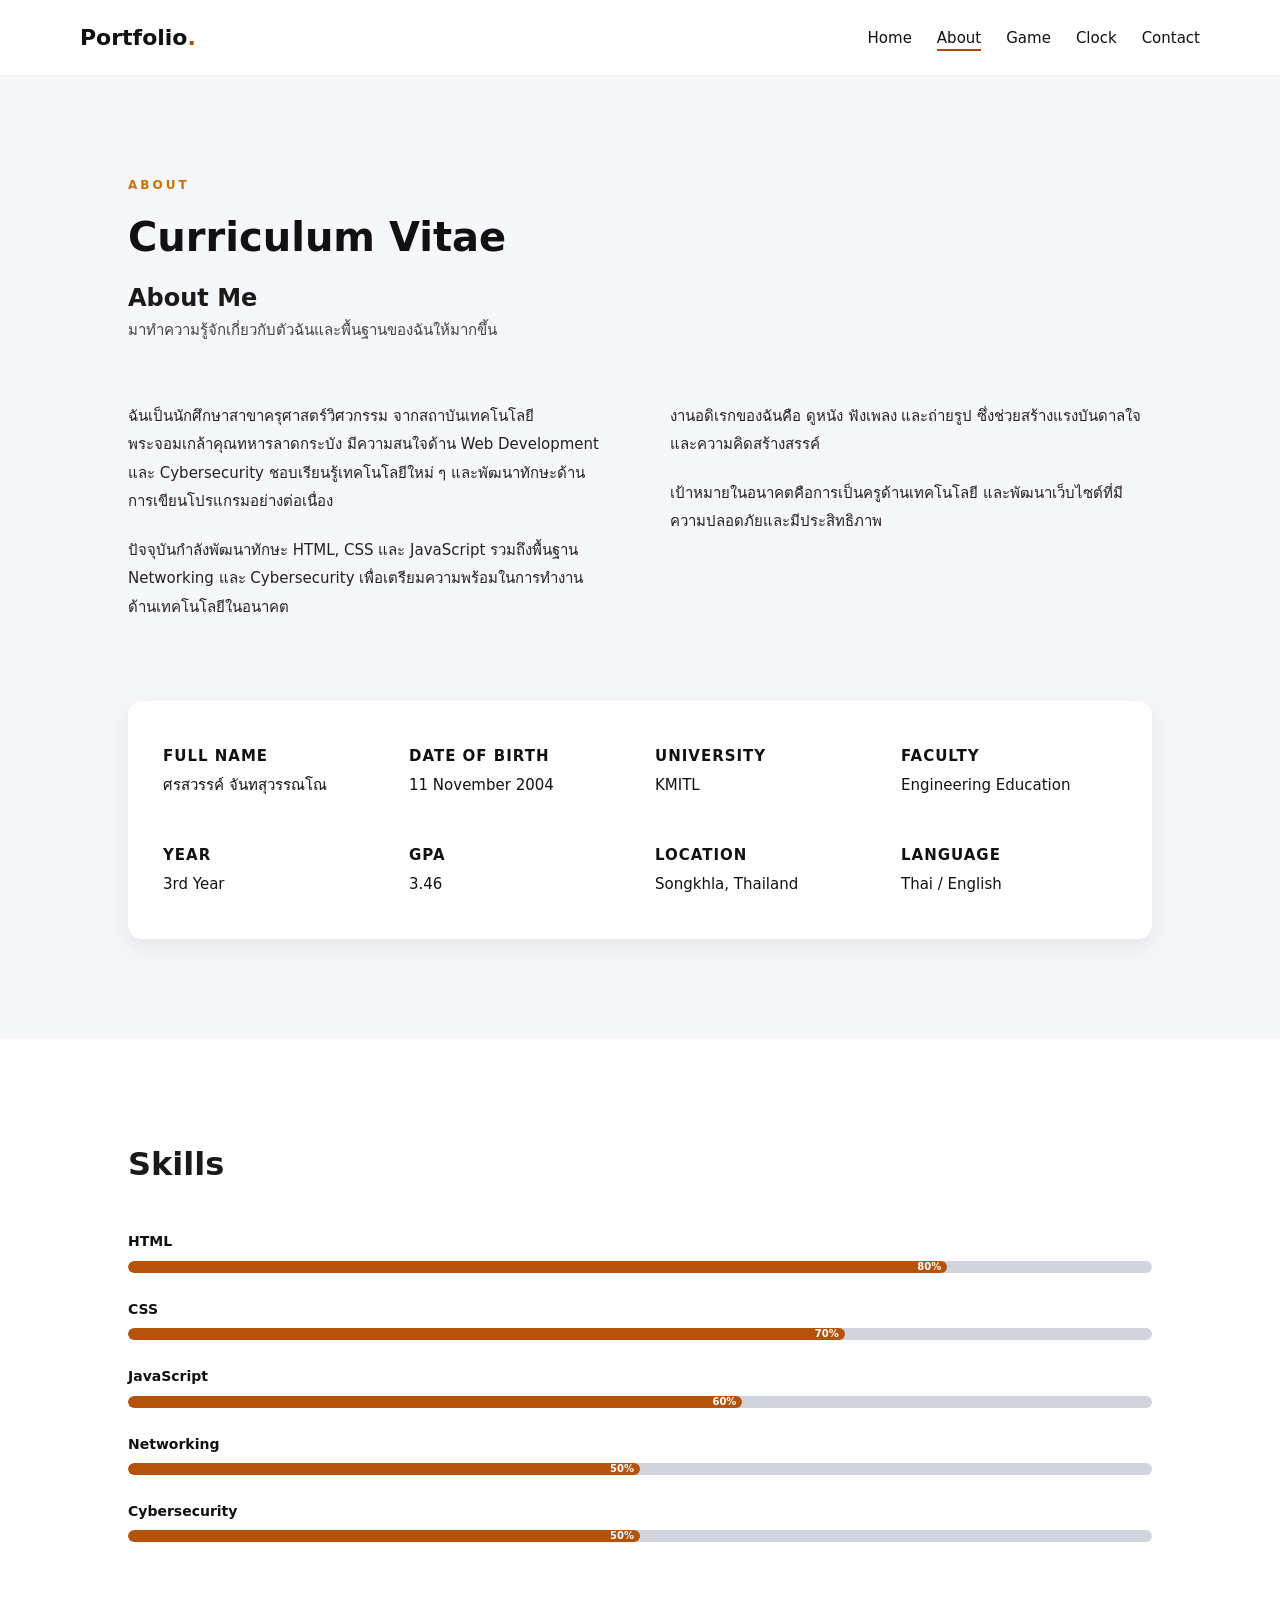
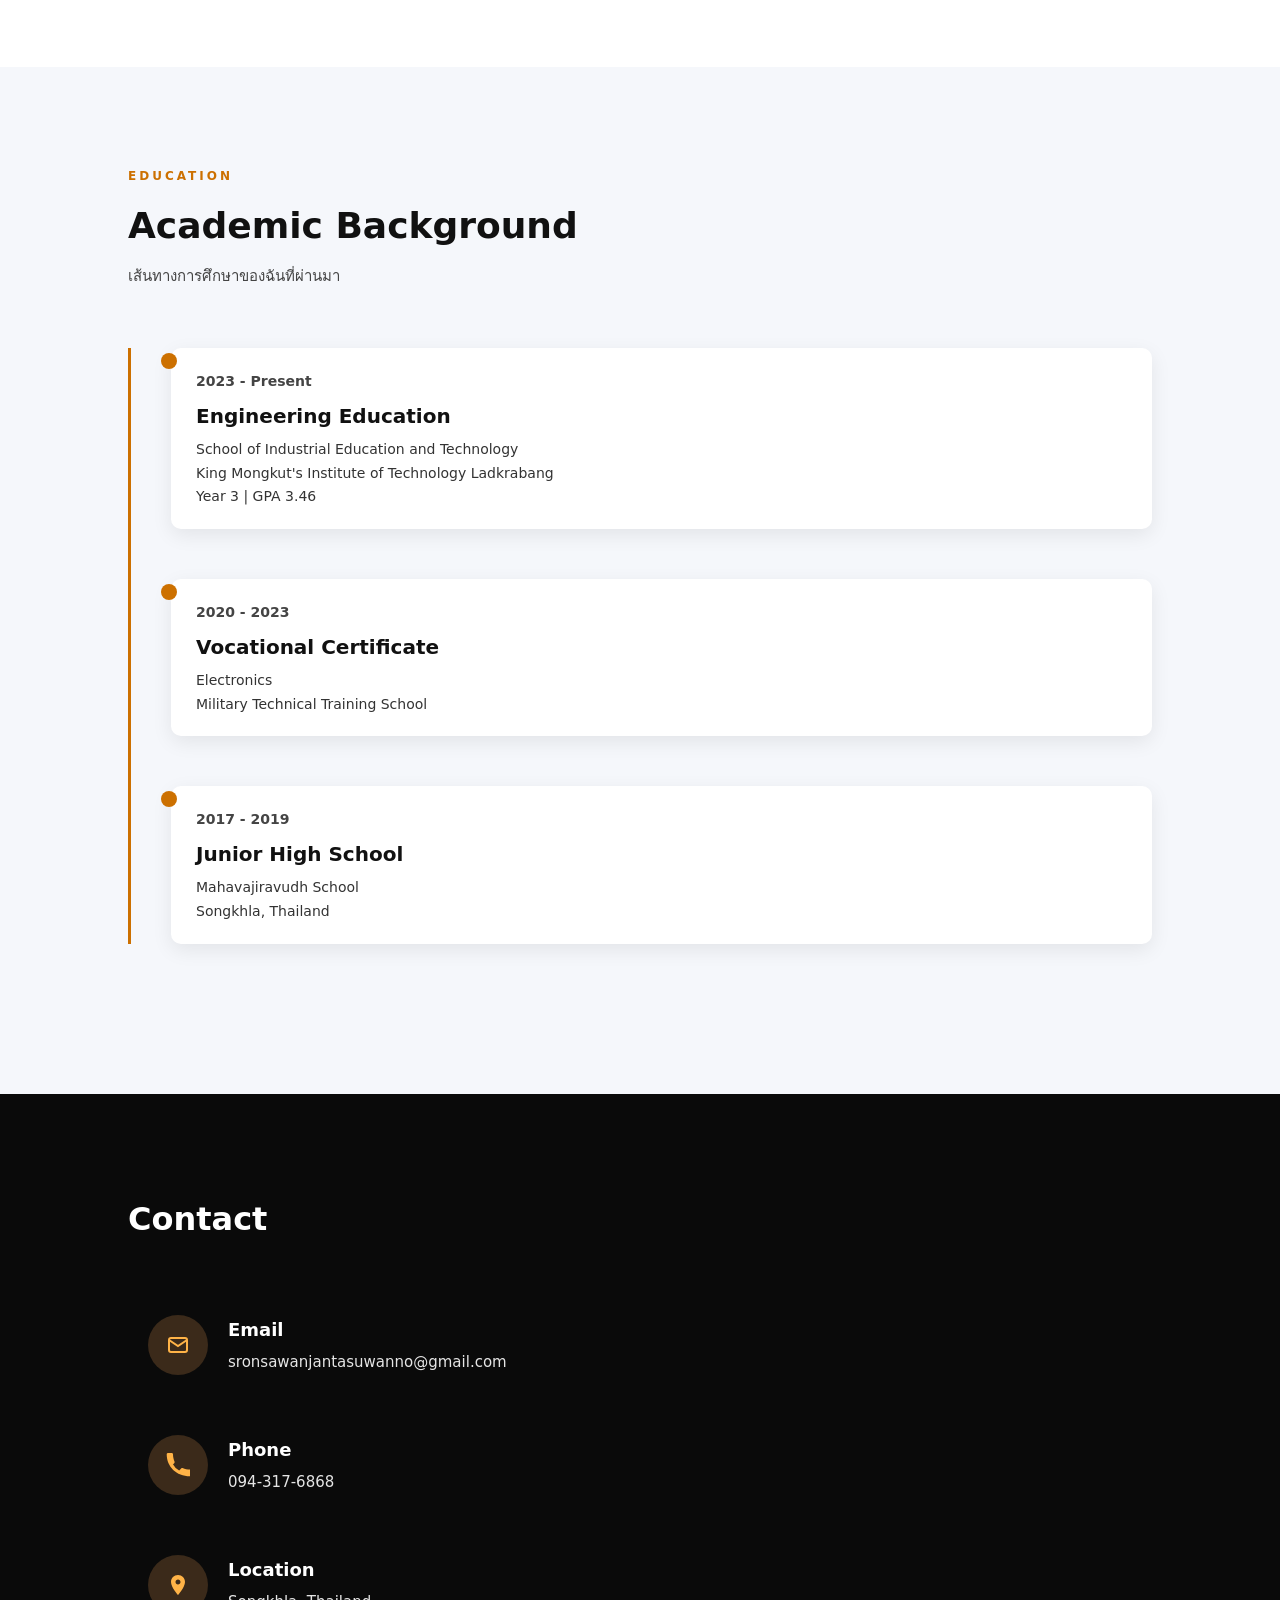
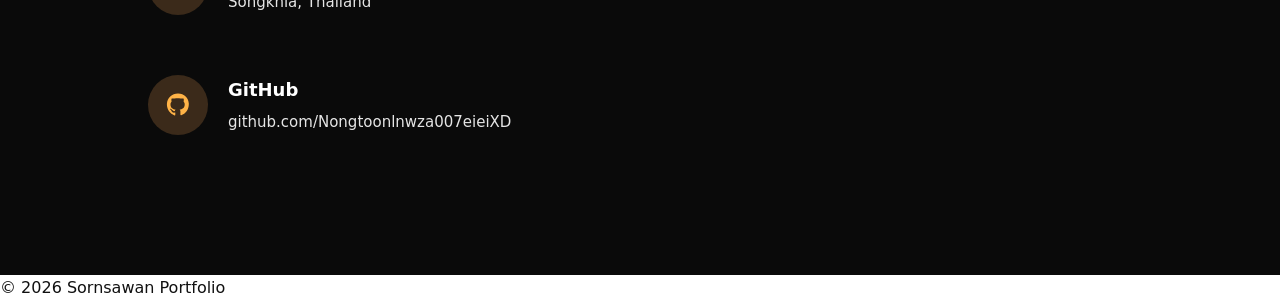
==== commit 685e0ee5: "update about" ====
--- a/about.html
+++ b/about.html
@@ -6,48 +6,48 @@
 <meta charset="UTF-8">
 <meta name="viewport" content="width=device-width, initial-scale=1.0">
 
-<title>About | Portfolio</title>
-
+<title>About - Sornsawan Portfolio</title>
+
+<!-- SEO -->
+<meta name="description" content="ประวัติส่วนตัวของ Sornsawan Jantasuwanno นักศึกษาครุศาสตร์วิศวกรรม สนใจ Web Development และ Cybersecurity พร้อมทักษะและผลงานด้านการพัฒนาเว็บไซต์">
+
+<!-- Open Graph -->
+<meta property="og:title" content="About - Sornsawan Portfolio">
+<meta property="og:description" content="ประวัติและผลงานของ Sornsawan Jantasuwanno">
+<meta property="og:type" content="website">
+
+<!-- CSS -->
 <link rel="stylesheet" href="css/style.css">
 <link rel="stylesheet" href="css/about.css">
 
-<link rel="stylesheet"
-href="https://cdnjs.cloudflare.com/ajax/libs/font-awesome/6.5.0/css/all.min.css">
-
 </head>
 
 <body>
 
 <!-- NAVBAR -->
-
 <header class="navbar">
-
-<div class="logo">Portfolio<span>.</span></div>
-
-<nav aria-label="Main Navigation">
-
-<ul class="nav-links">
-
-<li><a href="index.html">Home</a></li>
-<li><a href="about.html" class="active">About</a></li>
-<li><a href="game.html">Game</a></li>
-<li><a href="clock.html">Clock</a></li>
-<li><a href="#contact">Contact</a></li>
-
-</ul>
-
-</nav>
-
+  <div class="logo">Portfolio<span>.</span></div>
+
+  <nav aria-label="Main Navigation">
+    <ul class="nav-links">
+      <li><a href="index.html">Home</a></li>
+      <li><a href="about.html" class="active">About</a></li>
+      <li><a href="game.html">Game</a></li>
+      <li><a href="clock.html">Clock</a></li>
+      <li><a href="#contact">Contact</a></li>
+    </ul>
+  </nav>
 </header>
 
+<main>
 
 <!-- ABOUT -->
-
 <section class="cv-section">
 
 <p class="section-small">ABOUT</p>
 
 <h1>Curriculum Vitae</h1>
+<h2>About Me</h2>
 
 <p class="section-desc">
 มาทำความรู้จักเกี่ยวกับตัวฉันและพื้นฐานของฉันให้มากขึ้น
@@ -56,7 +56,6 @@
 <div class="cv-content">
 
 <div class="cv-text">
-
 <p>
 ฉันเป็นนักศึกษาสาขาครุศาสตร์วิศวกรรม จากสถาบันเทคโนโลยีพระจอมเกล้าคุณทหารลาดกระบัง 
 มีความสนใจด้าน Web Development และ Cybersecurity ชอบเรียนรู้เทคโนโลยีใหม่ ๆ
@@ -67,11 +66,9 @@
 ปัจจุบันกำลังพัฒนาทักษะ HTML, CSS และ JavaScript รวมถึงพื้นฐาน Networking 
 และ Cybersecurity เพื่อเตรียมความพร้อมในการทำงานด้านเทคโนโลยีในอนาคต
 </p>
-
 </div>
 
 <div class="cv-text">
-
 <p>
 งานอดิเรกของฉันคือ ดูหนัง ฟังเพลง และถ่ายรูป
 ซึ่งช่วยสร้างแรงบันดาลใจและความคิดสร้างสรรค์
@@ -81,63 +78,25 @@
 เป้าหมายในอนาคตคือการเป็นครูด้านเทคโนโลยี
 และพัฒนาเว็บไซต์ที่มีความปลอดภัยและมีประสิทธิภาพ
 </p>
-
-</div>
-
-</div>
-
+</div>
+
+</div>
 
 <!-- INFO -->
-
 <div class="cv-info">
-
-<div>
-<p class="label">FULL NAME</p>
-<p>ศรสวรรค์ จันทสุวรรณโณ</p>
-</div>
-
-<div>
-<p class="label">DATE OF BIRTH</p>
-<p>11 November 2004</p>
-</div>
-
-<div>
-<p class="label">UNIVERSITY</p>
-<p>KMITL</p>
-</div>
-
-<div>
-<p class="label">FACULTY</p>
-<p>Engineering Education</p>
-</div>
-
-<div>
-<p class="label">YEAR</p>
-<p>3rd Year</p>
-</div>
-
-<div>
-<p class="label">GPA</p>
-<p>3.46</p>
-</div>
-
-<div>
-<p class="label">LOCATION</p>
-<p>Songkhla, Thailand</p>
-</div>
-
-<div>
-<p class="label">LANGUAGE</p>
-<p>Thai / English</p>
-</div>
-
-</div>
-
-</section>
-
+<div><p class="label">FULL NAME</p><p>ศรสวรรค์ จันทสุวรรณโณ</p></div>
+<div><p class="label">DATE OF BIRTH</p><p>11 November 2004</p></div>
+<div><p class="label">UNIVERSITY</p><p>KMITL</p></div>
+<div><p class="label">FACULTY</p><p>Engineering Education</p></div>
+<div><p class="label">YEAR</p><p>3rd Year</p></div>
+<div><p class="label">GPA</p><p>3.46</p></div>
+<div><p class="label">LOCATION</p><p>Songkhla, Thailand</p></div>
+<div><p class="label">LANGUAGE</p><p>Thai / English</p></div>
+</div>
+
+</section>
 
 <!-- SKILLS -->
-
 <section class="skills-section">
 
 <h2>Skills</h2>
@@ -169,13 +128,10 @@
 
 </section>
 
-
 <!-- EDUCATION -->
-
 <section class="education-section">
 
 <p class="section-small">EDUCATION</p>
-
 <h2 class="section-title">Academic Background</h2>
 
 <p class="section-desc">
@@ -185,134 +141,130 @@
 <div class="timeline">
 
 <div class="timeline-item">
-
 <div class="timeline-dot"></div>
-
 <div class="timeline-content">
-
 <span class="year">2023 - Present</span>
-
 <h3>Engineering Education</h3>
-
 <p>
 School of Industrial Education and Technology<br>
 King Mongkut's Institute of Technology Ladkrabang<br>
 Year 3 | GPA 3.46
 </p>
-
-</div>
-
+</div>
 </div>
 
 <div class="timeline-item">
-
 <div class="timeline-dot"></div>
-
 <div class="timeline-content">
-
 <span class="year">2020 - 2023</span>
-
 <h3>Vocational Certificate</h3>
-
 <p>
 Electronics <br>
 Military Technical Training School
 </p>
-
-</div>
-
+</div>
 </div>
 
 <div class="timeline-item">
-
 <div class="timeline-dot"></div>
-
 <div class="timeline-content">
-
 <span class="year">2017 - 2019</span>
-
 <h3>Junior High School</h3>
-
 <p>
 Mahavajiravudh School<br>
 Songkhla, Thailand
 </p>
-
-</div>
-
-</div>
-
-</div>
-
-</section>
-
+</div>
+</div>
+
+</div>
+
+</section>
 
 <!-- CONTACT -->
-
 <section id="contact" class="contact-section">
 
 <h2>Contact</h2>
 
 <div class="contact-list">
 
-<a class="contact-item" href="mailto:sronsawanjantasuwanno@gmail.com">
-
-<div class="contact-icon">
-<i class="fa-regular fa-envelope"></i>
-</div>
-
+<a class="contact-item" href="mailto:sronsawanjantasuwanno@gmail.com" aria-label="Send email">
+<div class="contact-icon">
+<svg viewBox="0 0 24 24" width="24" height="24" fill="none" stroke="currentColor" stroke-width="2">
+  <rect x="3" y="5" width="18" height="14" rx="2"></rect>
+  <path d="M3 7l9 6 9-6"></path>
+</svg>
+</div>
 <div class="contact-text">
 <h3>Email</h3>
 <p>sronsawanjantasuwanno@gmail.com</p>
 </div>
-
 </a>
 
-<a class="contact-item" href="tel:0943176868">
-
-<div class="contact-icon">
-<i class="fa-solid fa-phone"></i>
-</div>
-
+<a class="contact-item" href="tel:0943176868" aria-label="Call phone">
+<div class="contact-icon">
+<svg viewBox="0 0 24 24" width="24" height="24" fill="currentColor">
+<path d="M6.6 10.8a15.1 15.1 0 006.6 6.6l2.2-2.2c.3-.3.8-.4 1.2-.2 
+2.3 1 4.8 1.6 7.4 1.6.7 0 1.3.6 1.3 1.3V22c0 .7-.6 1.3-1.3 
+1.3C10.3 23.3.7 13.7.7 1.3.7.6 1.3 0 2 0h3.7c.7 0 
+1.3.6 1.3 1.3 0 2.6.6 5.1 1.6 7.4.1.4 0 .9-.2 1.2l-2.8 2.9z"/>
+</svg>
+</div>
 <div class="contact-text">
 <h3>Phone</h3>
 <p>094-317-6868</p>
 </div>
-
 </a>
 
 <div class="contact-item">
-
-<div class="contact-icon">
-<i class="fa-solid fa-location-dot"></i>
-</div>
-
+<div class="contact-icon">
+<svg viewBox="0 0 24 24" width="24" height="24" fill="currentColor">
+<path d="M12 2C8 2 5 5 5 9c0 5.3 7 13 7 13s7-7.7 
+7-13c0-4-3-7-7-7zm0 9.5c-1.4 
+0-2.5-1.1-2.5-2.5S10.6 6.5 12 
+6.5s2.5 1.1 2.5 2.5S13.4 11.5 
+12 11.5z"/>
+</svg>
+</div>
 <div class="contact-text">
 <h3>Location</h3>
 <p>Songkhla, Thailand</p>
 </div>
-
 </div>
 
 <a class="contact-item"
 href="https://github.com/Nongtoonlnwza007eieiXD"
 target="_blank"
-rel="noopener">
-
-<div class="contact-icon">
-<i class="fa-brands fa-github"></i>
-</div>
-
+rel="noopener"
+aria-label="GitHub profile">
+<div class="contact-icon">
+<svg viewBox="0 0 24 24" width="24" height="24" fill="currentColor">
+<path d="M12 .5C5.7.5.9 5.3.9 11.6c0 5 3.2 9.3 7.6 
+10.8.6.1.8-.3.8-.6v-2.2c-3.1.7-3.8-1.5-3.8-1.5-.5-1.2-1.2-1.6-1.2-1.6-1-.7.1-.7.1-.7 
+1.1.1 1.7 1.2 1.7 1.2 1 .1.8 1.5 2.8 1.1.1-.7.4-1.2.7-1.5-2.5-.3-5.1-1.2-5.1-5.3 
+0-1.2.4-2.1 1.1-2.9-.1-.3-.5-1.4.1-2.9 0 0 .9-.3 3 .1.9-.3 1.9-.4 
+2.9-.4s2 .1 2.9.4c2.1-.4 3-.1 3-.1.6 1.5.2 2.6.1 
+2.9.7.8 1.1 1.7 1.1 2.9 0 4.1-2.6 5-5.1 5.3.4.3.8 1 .8 
+2v3c0 .3.2.7.8.6 4.4-1.5 7.6-5.8 7.6-10.8C23.1 
+5.3 18.3.5 12 .5z"/>
+</svg>
+</div>
 <div class="contact-text">
 <h3>GitHub</h3>
 <p>github.com/Nongtoonlnwza007eieiXD</p>
 </div>
-
 </a>
 
 </div>
 
 </section>
+
+</main>
+
+<!-- FOOTER -->
+<footer>
+  <p>© 2026 Sornsawan Portfolio</p>
+</footer>
 
 </body>
 </html>
--- a/css/style.css
+++ b/css/style.css
@@ -1,39 +1,26 @@
 /* ======================
-   COLOR SYSTEM
+COLOR SYSTEM
 ====================== */
 
 :root{
+
 --bg:#ffffff;
 --text:#111111;
---text-soft:#333333;
+--text-soft:#555;
 --nav:#ffffff;
 
---accent:#cc5500;
---accent-hover:#a94400;
+--accent:#b34700;
+--accent-hover:#8a3600;
 
 --card:#ffffff;
---section:#f7f7f7;
+--section:#f6f6f6;
 
 --shadow:0 12px 30px rgba(0,0,0,0.08);
-}
-
-body.dark{
---bg:#0d0d0d;
---text:#ffffff;
---text-soft:#d0d0d0;
---nav:#111111;
-
---accent:#ff7a1a;
---accent-hover:#ff9a3d;
-
---card:#1e1e1e;
---section:#151515;
-
---shadow:0 12px 35px rgba(0,0,0,0.4);
-}
-
-/* ======================
-   GLOBAL
+
+}
+
+/* ======================
+GLOBAL
 ====================== */
 
 *{
@@ -47,11 +34,10 @@
 background:var(--bg);
 color:var(--text);
 line-height:1.6;
-transition:.3s;
-}
-
-/* ======================
-   NAVBAR
+}
+
+/* ======================
+NAVBAR
 ====================== */
 
 .navbar{
@@ -118,26 +104,7 @@
 }
 
 /* ======================
-   DARK MODE BUTTON
-====================== */
-
-#themeToggle{
-border:none;
-background:var(--accent);
-color:#111;
-padding:7px 14px;
-border-radius:8px;
-cursor:pointer;
-font-size:14px;
-font-weight:600;
-}
-
-#themeToggle:hover{
-background:var(--accent-hover);
-}
-
-/* ======================
-   HERO
+HERO
 ====================== */
 
 .hero{
@@ -174,7 +141,7 @@
 }
 
 /* ======================
-   BUTTONS
+BUTTONS
 ====================== */
 
 .buttons{
@@ -182,24 +149,28 @@
 gap:15px;
 }
 
-.btn-primary{
+.btn-primary,
+.menu-btn{
 background:var(--accent);
-color:#111;
+color:#ffffff;
+border:none;
 padding:12px 28px;
-border-radius:10px;
-font-weight:600;
+border-radius:8px;
 text-decoration:none;
 display:inline-block;
-transition:.25s;
-}
-
-.btn-primary:hover{
+font-weight:600;
+margin-top:28px;
+transition:0.25s;
+}
+
+.btn-primary:hover,
+.menu-btn:hover{
 background:var(--accent-hover);
-transform:translateY(-2px);
-}
-
-/* ======================
-   PROFILE
+transform:scale(1.05);
+}
+
+/* ======================
+PROFILE
 ====================== */
 
 .hero-right{
@@ -223,7 +194,7 @@
 }
 
 /* ======================
-   PORTFOLIO SECTION
+PORTFOLIO SECTION
 ====================== */
 
 .menu-section{
@@ -269,47 +240,19 @@
 color:var(--text-soft);
 font-size:15px;
 line-height:1.6;
-}
-
-/* BUTTON */
-
-.menu-btn{
-display:inline-block;
-margin-top:20px;
-padding:10px 26px;
-background:var(--accent);
-color:#111;
-text-decoration:none;
-border-radius:8px;
-font-size:14px;
-font-weight:600;
-transition:.25s;
-}
-
-.menu-btn:hover{
-background:var(--accent-hover);
-transform:scale(1.05);
-}
-
-/* ======================
-   GAME BACKGROUND
-====================== */
-
+margin-bottom:10px;
+}
+
+/* ======================
+GAME BACKGROUND
+====================== */
 .game-bg{
 min-height:100vh;
-background:linear-gradient(120deg,#4facfe,#00f2fe,#ff9966,#ff5e62);
-background-size:300% 300%;
-animation:sunsetMove 15s ease infinite;
-}
-
-@keyframes sunsetMove{
-0%{background-position:0% 50%;}
-50%{background-position:100% 50%;}
-100%{background-position:0% 50%;}
-}
-
-/* ======================
-   TABLET
+background:linear-gradient(135deg,#ffb347,#ff7e5f);
+}
+
+/* ======================
+TABLET
 ====================== */
 
 @media (max-width:900px){
@@ -344,7 +287,7 @@
 }
 
 /* ======================
-   MOBILE
+MOBILE
 ====================== */
 
 @media (max-width:600px){
@@ -407,4 +350,4 @@
 font-size:26px;
 }
 
-}+}
--- a/css/about.css
+++ b/css/about.css
@@ -11,11 +11,11 @@
 /* small title */
 
 .section-small{
-color:#ff8c00;
+color:#cc7000; /* ✅ เข้มขึ้น (ผ่าน contrast) */
 font-size:12px;
 letter-spacing:3px;
 margin-bottom:10px;
-font-weight:600;
+font-weight:700;
 }
 
 /* main title */
@@ -29,7 +29,7 @@
 /* subtitle */
 
 .section-desc{
-color:#555;
+color:#444; /* ✅ เข้มขึ้น */
 margin-bottom:60px;
 font-size:15px;
 }
@@ -47,7 +47,7 @@
 
 .cv-text p{
 line-height:1.9;
-color:#333;
+color:#222; /* ✅ เข้มขึ้น */
 margin-bottom:20px;
 font-size:15px;
 }
@@ -73,7 +73,7 @@
 
 .label{
 font-size:12px;
-color:#777;
+color:#555; /* ✅ เข้มขึ้น */
 letter-spacing:1px;
 margin-bottom:5px;
 font-weight:600;
@@ -81,7 +81,7 @@
 
 .cv-info p{
 font-size:15px;
-color:#222;
+color:#111; /* ✅ เข้มขึ้น */
 }
 
 /* ========================
@@ -108,7 +108,8 @@
 .skill p{
 margin-bottom:8px;
 font-size:14px;
-font-weight:500;
+font-weight:600;
+color:#111; /* ✅ เพิ่ม contrast */
 }
 
 /* skill bar */
@@ -116,21 +117,21 @@
 .bar{
 width:100%;
 height:12px;
-background:#e4e6eb;
+background:#d1d5db; /* ✅ เข้มขึ้น */
 border-radius:20px;
 overflow:hidden;
 }
 
 .fill{
 height:100%;
-background:#ff8c00;
+background:#b45309; /* ✅ เข้มขึ้นมาก */
 border-radius:20px;
 text-align:right;
 font-size:10px;
 padding-right:6px;
-color:white;
+color:#ffffff;
 line-height:12px;
-font-weight:600;
+font-weight:700;
 }
 
 /* skill percent */
@@ -142,37 +143,6 @@
 .cyber{ width:50%; }
 
 /* ========================
-   RESPONSIVE
-======================== */
-
-@media (max-width:900px){
-
-.cv-content{
-grid-template-columns:1fr;
-}
-
-.cv-info{
-grid-template-columns:1fr 1fr;
-}
-
-}
-
-@media (max-width:500px){
-
-.cv-info{
-grid-template-columns:1fr;
-}
-
-.cv-section{
-padding:70px 6%;
-}
-
-.skills-section{
-padding:70px 6%;
-}
-
-}
-/* ========================
    EDUCATION SECTION
 ======================== */
 
@@ -184,13 +154,14 @@
 .section-title{
 font-size:36px;
 margin:10px 0;
+color:#111;
 }
 
 .timeline{
 position:relative;
 margin-top:50px;
 padding-left:40px;
-border-left:3px solid #ff8c00;
+border-left:3px solid #cc7000; /* ✅ เข้มขึ้น */
 }
 
 /* timeline item */
@@ -215,7 +186,7 @@
 top:5px;
 width:16px;
 height:16px;
-background:#ff8c00;
+background:#cc7000; /* ✅ เข้มขึ้น */
 border-radius:50%;
 }
 
@@ -230,17 +201,18 @@
 
 .year{
 font-size:14px;
-color:#777;
-font-weight:500;
+color:#444; /* ✅ เข้มขึ้น */
+font-weight:600;
 }
 
 .timeline-content h3{
 margin:6px 0;
 font-size:20px;
+color:#111;
 }
 
 .timeline-content p{
-color:#555;
+color:#333; /* ✅ เข้มขึ้น */
 font-size:14px;
 line-height:1.7;
 }
@@ -254,34 +226,9 @@
 }
 }
 
-/* responsive */
-
-@media (max-width:768px){
-
-.timeline{
-padding-left:25px;
-}
-
-.timeline-content{
-padding:18px;
-}
-
-}
-.contact-section{
-padding:80px 10%;
-background:#f4f6f8;
-}
-
-.contact-section h2{
-font-size:32px;
-margin-bottom:20px;
-}
-
-.contact-section p{
-font-size:16px;
-margin-bottom:10px;
-}
-/* CONTACT SECTION */
+/* ========================
+   CONTACT SECTION
+======================== */
 
 .contact-section{
 background:#0a0a0a;
@@ -312,10 +259,8 @@
 transition:0.3s;
 }
 
-/* hover */
-
 .contact-item:hover{
-background:#151515;
+background:#1f1f1f;
 transform:translateX(5px);
 }
 
@@ -324,13 +269,13 @@
 .contact-icon{
 width:60px;
 height:60px;
-background:#2b1b0f;
+background:#3b2a1a; /* ✅ เข้มขึ้น */
 border-radius:50%;
 display:flex;
 align-items:center;
 justify-content:center;
 font-size:22px;
-color:#f5a623;
+color:#ffb347;
 flex-shrink:0;
 }
 
@@ -339,24 +284,36 @@
 .contact-text h3{
 margin:0;
 font-size:18px;
+color:#ffffff;
 }
 
 .contact-text p{
 margin:5px 0 0;
-color:#c9c9c9;
+color:#e5e5e5; /* ✅ เข้มขึ้น */
 font-size:15px;
 }
 
-/* responsive */
+/* ========================
+   RESPONSIVE
+======================== */
+
+@media (max-width:900px){
+.cv-content{ grid-template-columns:1fr; }
+.cv-info{ grid-template-columns:1fr 1fr; }
+}
+
+@media (max-width:500px){
+.cv-info{ grid-template-columns:1fr; }
+.cv-section{ padding:70px 6%; }
+.skills-section{ padding:70px 6%; }
+}
+
+@media (max-width:768px){
+.timeline{ padding-left:25px; }
+.timeline-content{ padding:18px; }
+}
 
 @media (max-width:600px){
-
-.contact-section{
-padding:80px 8%;
-}
-
-.contact-item{
-padding:15px;
-}
-
+.contact-section{ padding:80px 8%; }
+.contact-item{ padding:15px; }
 }
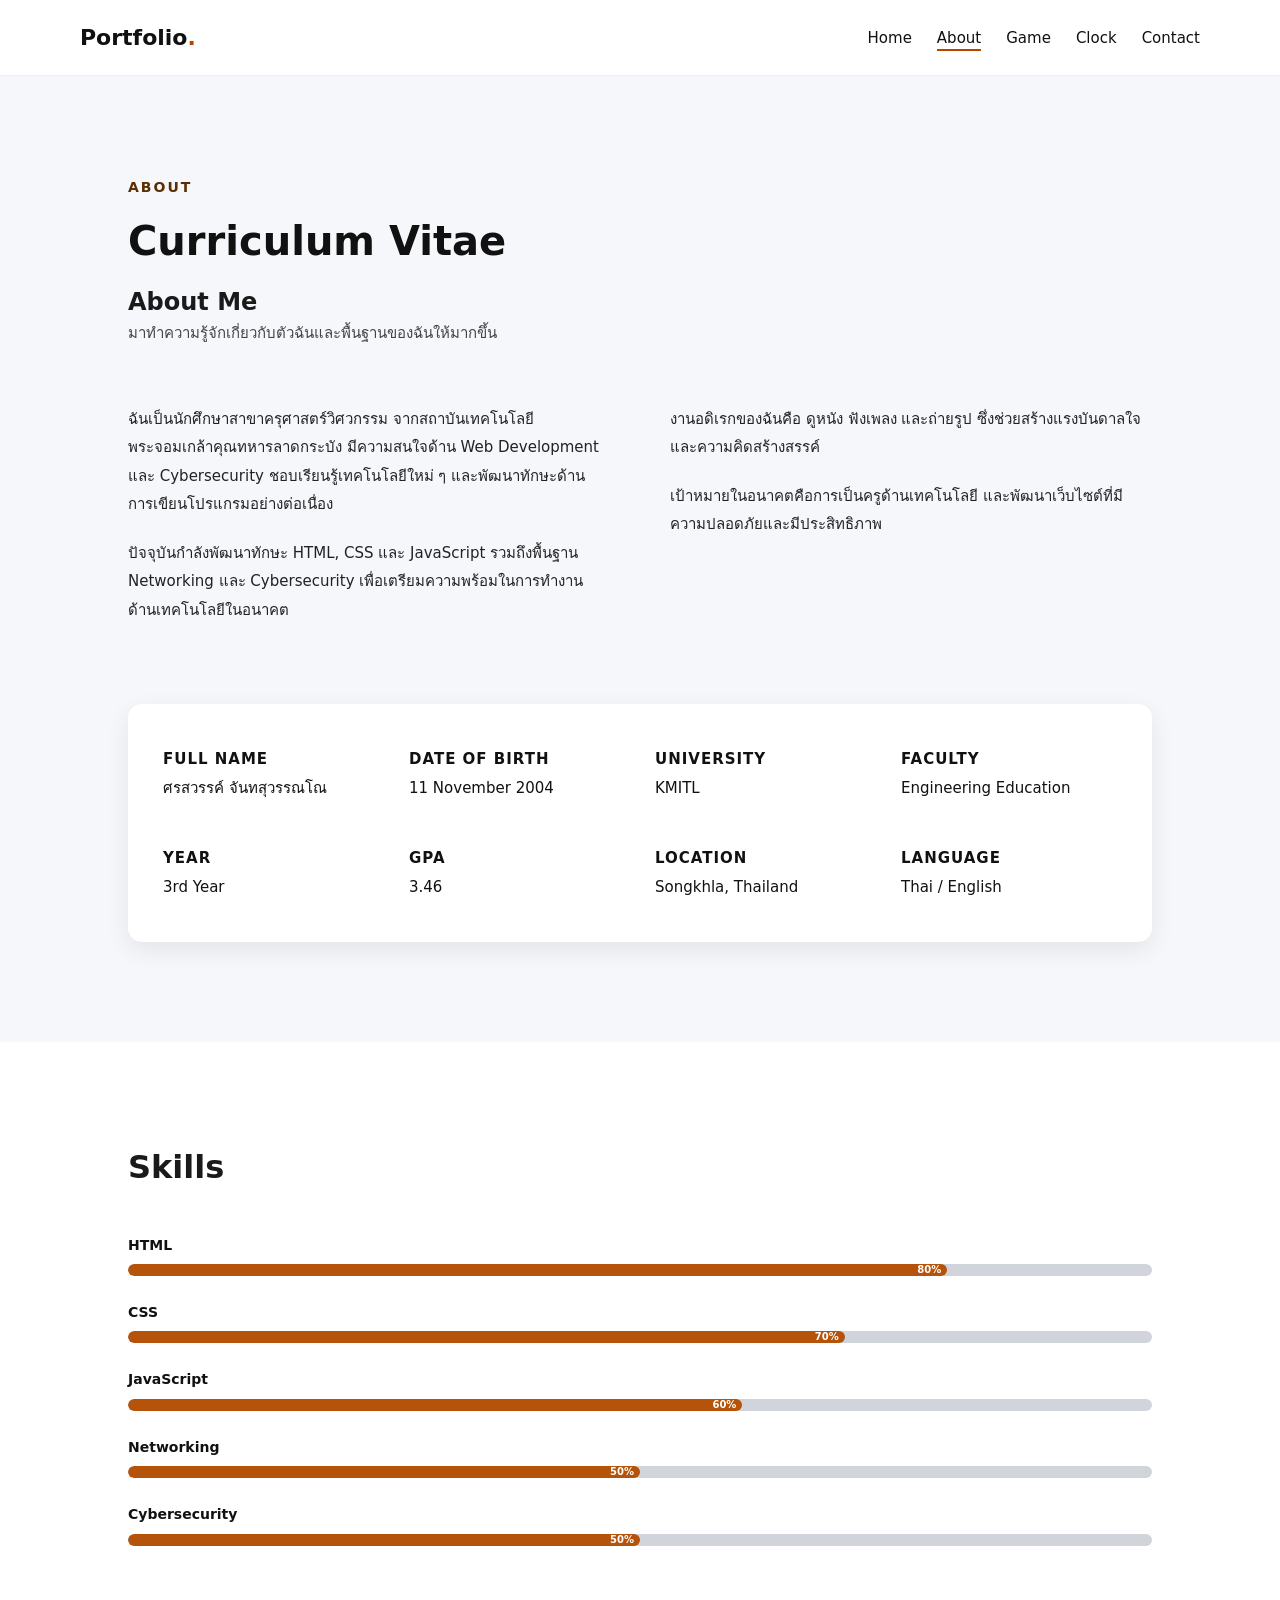
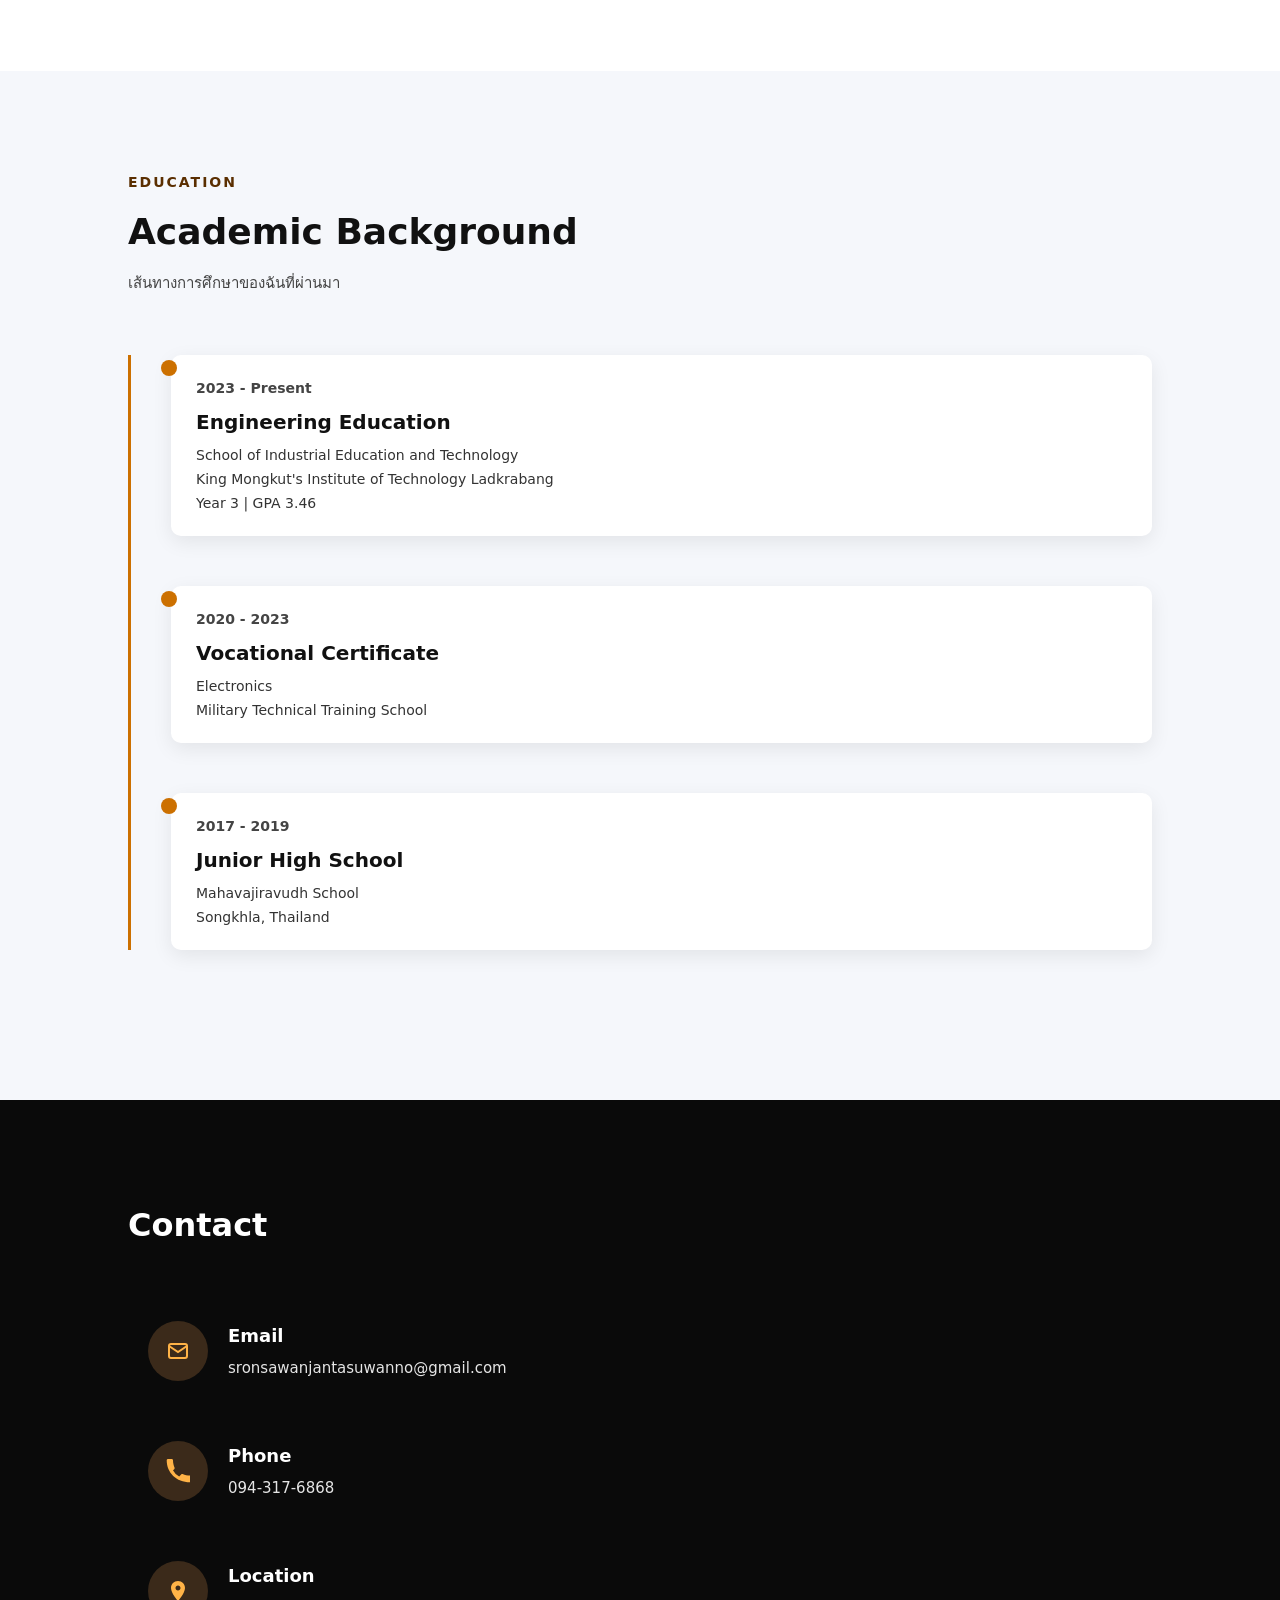
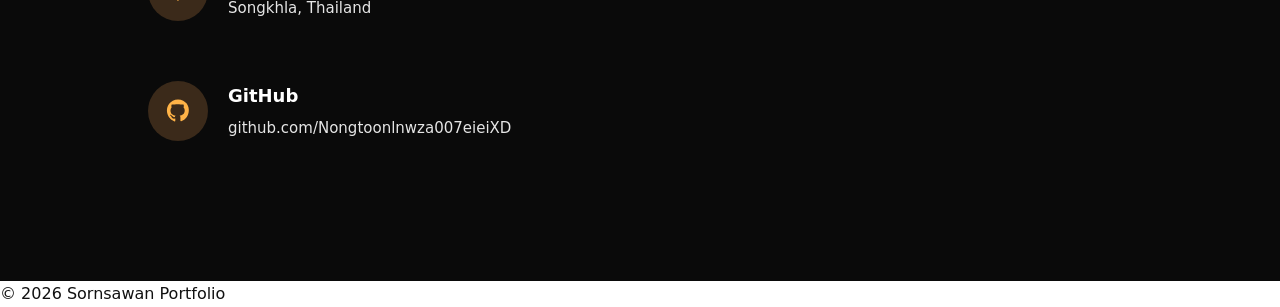
==== commit 15084c2a: "update html all" ====
--- a/about.html
+++ b/about.html
@@ -2,269 +2,202 @@
 <html lang="th">
 
 <head>
-
-<meta charset="UTF-8">
-<meta name="viewport" content="width=device-width, initial-scale=1.0">
-
-<title>About - Sornsawan Portfolio</title>
-
-<!-- SEO -->
-<meta name="description" content="ประวัติส่วนตัวของ Sornsawan Jantasuwanno นักศึกษาครุศาสตร์วิศวกรรม สนใจ Web Development และ Cybersecurity พร้อมทักษะและผลงานด้านการพัฒนาเว็บไซต์">
-
-<!-- Open Graph -->
-<meta property="og:title" content="About - Sornsawan Portfolio">
-<meta property="og:description" content="ประวัติและผลงานของ Sornsawan Jantasuwanno">
-<meta property="og:type" content="website">
-
-<!-- CSS -->
-<link rel="stylesheet" href="css/style.css">
-<link rel="stylesheet" href="css/about.css">
-
+    <meta charset="UTF-8">
+    <meta name="viewport" content="width=device-width, initial-scale=1.0">
+
+    <title>About - Sornsawan Portfolio</title>
+
+    <meta name="description" content="ประวัติส่วนตัวของ Sornsawan Jantasuwanno นักศึกษาครุศาสตร์วิศวกรรม สนใจ Web Development และ Cybersecurity พร้อมทักษะและผลงานด้านการพัฒนาเว็บไซต์">
+    
+    <meta property="og:title" content="About - Sornsawan Portfolio">
+    <meta property="og:description" content="ประวัติและผลงานของ Sornsawan Jantasuwanno">
+    <meta property="og:type" content="website">
+
+    <link rel="stylesheet" href="css/style.css">
+    <link rel="stylesheet" href="css/about.css">
 </head>
 
 <body>
 
-<!-- NAVBAR -->
-<header class="navbar">
-  <div class="logo">Portfolio<span>.</span></div>
-
-  <nav aria-label="Main Navigation">
-    <ul class="nav-links">
-      <li><a href="index.html">Home</a></li>
-      <li><a href="about.html" class="active">About</a></li>
-      <li><a href="game.html">Game</a></li>
-      <li><a href="clock.html">Clock</a></li>
-      <li><a href="#contact">Contact</a></li>
-    </ul>
-  </nav>
-</header>
-
-<main>
-
-<!-- ABOUT -->
-<section class="cv-section">
-
-<p class="section-small">ABOUT</p>
-
-<h1>Curriculum Vitae</h1>
-<h2>About Me</h2>
-
-<p class="section-desc">
-มาทำความรู้จักเกี่ยวกับตัวฉันและพื้นฐานของฉันให้มากขึ้น
-</p>
-
-<div class="cv-content">
-
-<div class="cv-text">
-<p>
-ฉันเป็นนักศึกษาสาขาครุศาสตร์วิศวกรรม จากสถาบันเทคโนโลยีพระจอมเกล้าคุณทหารลาดกระบัง 
-มีความสนใจด้าน Web Development และ Cybersecurity ชอบเรียนรู้เทคโนโลยีใหม่ ๆ
-และพัฒนาทักษะด้านการเขียนโปรแกรมอย่างต่อเนื่อง
-</p>
-
-<p>
-ปัจจุบันกำลังพัฒนาทักษะ HTML, CSS และ JavaScript รวมถึงพื้นฐาน Networking 
-และ Cybersecurity เพื่อเตรียมความพร้อมในการทำงานด้านเทคโนโลยีในอนาคต
-</p>
-</div>
-
-<div class="cv-text">
-<p>
-งานอดิเรกของฉันคือ ดูหนัง ฟังเพลง และถ่ายรูป
-ซึ่งช่วยสร้างแรงบันดาลใจและความคิดสร้างสรรค์
-</p>
-
-<p>
-เป้าหมายในอนาคตคือการเป็นครูด้านเทคโนโลยี
-และพัฒนาเว็บไซต์ที่มีความปลอดภัยและมีประสิทธิภาพ
-</p>
-</div>
-
-</div>
-
-<!-- INFO -->
-<div class="cv-info">
-<div><p class="label">FULL NAME</p><p>ศรสวรรค์ จันทสุวรรณโณ</p></div>
-<div><p class="label">DATE OF BIRTH</p><p>11 November 2004</p></div>
-<div><p class="label">UNIVERSITY</p><p>KMITL</p></div>
-<div><p class="label">FACULTY</p><p>Engineering Education</p></div>
-<div><p class="label">YEAR</p><p>3rd Year</p></div>
-<div><p class="label">GPA</p><p>3.46</p></div>
-<div><p class="label">LOCATION</p><p>Songkhla, Thailand</p></div>
-<div><p class="label">LANGUAGE</p><p>Thai / English</p></div>
-</div>
-
-</section>
-
-<!-- SKILLS -->
-<section class="skills-section">
-
-<h2>Skills</h2>
-
-<div class="skill">
-<p>HTML</p>
-<div class="bar"><div class="fill html">80%</div></div>
-</div>
-
-<div class="skill">
-<p>CSS</p>
-<div class="bar"><div class="fill css">70%</div></div>
-</div>
-
-<div class="skill">
-<p>JavaScript</p>
-<div class="bar"><div class="fill js">60%</div></div>
-</div>
-
-<div class="skill">
-<p>Networking</p>
-<div class="bar"><div class="fill network">50%</div></div>
-</div>
-
-<div class="skill">
-<p>Cybersecurity</p>
-<div class="bar"><div class="fill cyber">50%</div></div>
-</div>
-
-</section>
-
-<!-- EDUCATION -->
-<section class="education-section">
-
-<p class="section-small">EDUCATION</p>
-<h2 class="section-title">Academic Background</h2>
-
-<p class="section-desc">
-เส้นทางการศึกษาของฉันที่ผ่านมา
-</p>
-
-<div class="timeline">
-
-<div class="timeline-item">
-<div class="timeline-dot"></div>
-<div class="timeline-content">
-<span class="year">2023 - Present</span>
-<h3>Engineering Education</h3>
-<p>
-School of Industrial Education and Technology<br>
-King Mongkut's Institute of Technology Ladkrabang<br>
-Year 3 | GPA 3.46
-</p>
-</div>
-</div>
-
-<div class="timeline-item">
-<div class="timeline-dot"></div>
-<div class="timeline-content">
-<span class="year">2020 - 2023</span>
-<h3>Vocational Certificate</h3>
-<p>
-Electronics <br>
-Military Technical Training School
-</p>
-</div>
-</div>
-
-<div class="timeline-item">
-<div class="timeline-dot"></div>
-<div class="timeline-content">
-<span class="year">2017 - 2019</span>
-<h3>Junior High School</h3>
-<p>
-Mahavajiravudh School<br>
-Songkhla, Thailand
-</p>
-</div>
-</div>
-
-</div>
-
-</section>
-
-<!-- CONTACT -->
-<section id="contact" class="contact-section">
-
-<h2>Contact</h2>
-
-<div class="contact-list">
-
-<a class="contact-item" href="mailto:sronsawanjantasuwanno@gmail.com" aria-label="Send email">
-<div class="contact-icon">
-<svg viewBox="0 0 24 24" width="24" height="24" fill="none" stroke="currentColor" stroke-width="2">
-  <rect x="3" y="5" width="18" height="14" rx="2"></rect>
-  <path d="M3 7l9 6 9-6"></path>
-</svg>
-</div>
-<div class="contact-text">
-<h3>Email</h3>
-<p>sronsawanjantasuwanno@gmail.com</p>
-</div>
-</a>
-
-<a class="contact-item" href="tel:0943176868" aria-label="Call phone">
-<div class="contact-icon">
-<svg viewBox="0 0 24 24" width="24" height="24" fill="currentColor">
-<path d="M6.6 10.8a15.1 15.1 0 006.6 6.6l2.2-2.2c.3-.3.8-.4 1.2-.2 
-2.3 1 4.8 1.6 7.4 1.6.7 0 1.3.6 1.3 1.3V22c0 .7-.6 1.3-1.3 
-1.3C10.3 23.3.7 13.7.7 1.3.7.6 1.3 0 2 0h3.7c.7 0 
-1.3.6 1.3 1.3 0 2.6.6 5.1 1.6 7.4.1.4 0 .9-.2 1.2l-2.8 2.9z"/>
-</svg>
-</div>
-<div class="contact-text">
-<h3>Phone</h3>
-<p>094-317-6868</p>
-</div>
-</a>
-
-<div class="contact-item">
-<div class="contact-icon">
-<svg viewBox="0 0 24 24" width="24" height="24" fill="currentColor">
-<path d="M12 2C8 2 5 5 5 9c0 5.3 7 13 7 13s7-7.7 
-7-13c0-4-3-7-7-7zm0 9.5c-1.4 
-0-2.5-1.1-2.5-2.5S10.6 6.5 12 
-6.5s2.5 1.1 2.5 2.5S13.4 11.5 
-12 11.5z"/>
-</svg>
-</div>
-<div class="contact-text">
-<h3>Location</h3>
-<p>Songkhla, Thailand</p>
-</div>
-</div>
-
-<a class="contact-item"
-href="https://github.com/Nongtoonlnwza007eieiXD"
-target="_blank"
-rel="noopener"
-aria-label="GitHub profile">
-<div class="contact-icon">
-<svg viewBox="0 0 24 24" width="24" height="24" fill="currentColor">
-<path d="M12 .5C5.7.5.9 5.3.9 11.6c0 5 3.2 9.3 7.6 
-10.8.6.1.8-.3.8-.6v-2.2c-3.1.7-3.8-1.5-3.8-1.5-.5-1.2-1.2-1.6-1.2-1.6-1-.7.1-.7.1-.7 
-1.1.1 1.7 1.2 1.7 1.2 1 .1.8 1.5 2.8 1.1.1-.7.4-1.2.7-1.5-2.5-.3-5.1-1.2-5.1-5.3 
-0-1.2.4-2.1 1.1-2.9-.1-.3-.5-1.4.1-2.9 0 0 .9-.3 3 .1.9-.3 1.9-.4 
-2.9-.4s2 .1 2.9.4c2.1-.4 3-.1 3-.1.6 1.5.2 2.6.1 
-2.9.7.8 1.1 1.7 1.1 2.9 0 4.1-2.6 5-5.1 5.3.4.3.8 1 .8 
-2v3c0 .3.2.7.8.6 4.4-1.5 7.6-5.8 7.6-10.8C23.1 
-5.3 18.3.5 12 .5z"/>
-</svg>
-</div>
-<div class="contact-text">
-<h3>GitHub</h3>
-<p>github.com/Nongtoonlnwza007eieiXD</p>
-</div>
-</a>
-
-</div>
-
-</section>
-
-</main>
-
-<!-- FOOTER -->
-<footer>
-  <p>© 2026 Sornsawan Portfolio</p>
-</footer>
+    <header class="navbar">
+        <div class="logo">Portfolio<span>.</span></div>
+
+        <nav aria-label="Main Navigation">
+            <ul class="nav-links">
+                <li><a href="index.html">Home</a></li>
+                <li><a href="about.html" class="active">About</a></li>
+                <li><a href="game.html">Game</a></li>
+                <li><a href="clock.html">Clock</a></li>
+                <li><a href="#contact">Contact</a></li>
+            </ul>
+        </nav>
+    </header>
+
+    <main>
+
+        <section class="cv-section">
+            <p class="section-small">ABOUT</p>
+            <h1>Curriculum Vitae</h1>
+            <h2>About Me</h2>
+
+            <p class="section-desc">
+                มาทำความรู้จักเกี่ยวกับตัวฉันและพื้นฐานของฉันให้มากขึ้น
+            </p>
+
+            <div class="cv-content">
+                <div class="cv-text">
+                    <p>ฉันเป็นนักศึกษาสาขาครุศาสตร์วิศวกรรม จากสถาบันเทคโนโลยีพระจอมเกล้าคุณทหารลาดกระบัง 
+                    มีความสนใจด้าน Web Development และ Cybersecurity ชอบเรียนรู้เทคโนโลยีใหม่ ๆ และพัฒนาทักษะด้านการเขียนโปรแกรมอย่างต่อเนื่อง</p>
+
+                    <p>ปัจจุบันกำลังพัฒนาทักษะ HTML, CSS และ JavaScript รวมถึงพื้นฐาน Networking 
+                    และ Cybersecurity เพื่อเตรียมความพร้อมในการทำงานด้านเทคโนโลยีในอนาคต</p>
+                </div>
+
+                <div class="cv-text">
+                    <p>งานอดิเรกของฉันคือ ดูหนัง ฟังเพลง และถ่ายรูป ซึ่งช่วยสร้างแรงบันดาลใจและความคิดสร้างสรรค์</p>
+                    <p>เป้าหมายในอนาคตคือการเป็นครูด้านเทคโนโลยี และพัฒนาเว็บไซต์ที่มีความปลอดภัยและมีประสิทธิภาพ</p>
+                </div>
+            </div>
+
+            <div class="cv-info">
+                <div><p class="label">FULL NAME</p><p>ศรสวรรค์ จันทสุวรรณโณ</p></div>
+                <div><p class="label">DATE OF BIRTH</p><p>11 November 2004</p></div>
+                <div><p class="label">UNIVERSITY</p><p>KMITL</p></div>
+                <div><p class="label">FACULTY</p><p>Engineering Education</p></div>
+                <div><p class="label">YEAR</p><p>3rd Year</p></div>
+                <div><p class="label">GPA</p><p>3.46</p></div>
+                <div><p class="label">LOCATION</p><p>Songkhla, Thailand</p></div>
+                <div><p class="label">LANGUAGE</p><p>Thai / English</p></div>
+            </div>
+        </section>
+
+        <section class="skills-section">
+            <h2>Skills</h2>
+
+            <div class="skill">
+                <p>HTML</p>
+                <div class="bar"><div class="fill html">80%</div></div>
+            </div>
+
+            <div class="skill">
+                <p>CSS</p>
+                <div class="bar"><div class="fill css">70%</div></div>
+            </div>
+
+            <div class="skill">
+                <p>JavaScript</p>
+                <div class="bar"><div class="fill js">60%</div></div>
+            </div>
+
+            <div class="skill">
+                <p>Networking</p>
+                <div class="bar"><div class="fill network">50%</div></div>
+            </div>
+
+            <div class="skill">
+                <p>Cybersecurity</p>
+                <div class="bar"><div class="fill cyber">50%</div></div>
+            </div>
+        </section>
+
+        <section class="education-section">
+            <p class="section-small">EDUCATION</p>
+            <h2 class="section-title">Academic Background</h2>
+
+            <p class="section-desc">เส้นทางการศึกษาของฉันที่ผ่านมา</p>
+
+            <div class="timeline">
+                <div class="timeline-item">
+                    <div class="timeline-dot"></div>
+                    <div class="timeline-content">
+                        <span class="year">2023 - Present</span>
+                        <h3>Engineering Education</h3>
+                        <p>School of Industrial Education and Technology<br>
+                        King Mongkut's Institute of Technology Ladkrabang<br>
+                        Year 3 | GPA 3.46</p>
+                    </div>
+                </div>
+
+                <div class="timeline-item">
+                    <div class="timeline-dot"></div>
+                    <div class="timeline-content">
+                        <span class="year">2020 - 2023</span>
+                        <h3>Vocational Certificate</h3>
+                        <p>Electronics <br> Military Technical Training School</p>
+                    </div>
+                </div>
+
+                <div class="timeline-item">
+                    <div class="timeline-dot"></div>
+                    <div class="timeline-content">
+                        <span class="year">2017 - 2019</span>
+                        <h3>Junior High School</h3>
+                        <p>Mahavajiravudh School<br> Songkhla, Thailand</p>
+                    </div>
+                </div>
+            </div>
+        </section>
+
+        <section id="contact" class="contact-section">
+            <h2>Contact</h2>
+
+            <div class="contact-list">
+                <a class="contact-item" href="mailto:sronsawanjantasuwanno@gmail.com" aria-label="Send email">
+                    <div class="contact-icon">
+                        <svg viewBox="0 0 24 24" width="24" height="24" fill="none" stroke="currentColor" stroke-width="2">
+                          <rect x="3" y="5" width="18" height="14" rx="2"></rect>
+                          <path d="M3 7l9 6 9-6"></path>
+                        </svg>
+                    </div>
+                    <div class="contact-text">
+                        <h3>Email</h3>
+                        <p>sronsawanjantasuwanno@gmail.com</p>
+                    </div>
+                </a>
+
+                <a class="contact-item" href="tel:0943176868" aria-label="Call phone">
+                    <div class="contact-icon">
+                        <svg viewBox="0 0 24 24" width="24" height="24" fill="currentColor">
+                        <path d="M6.6 10.8a15.1 15.1 0 006.6 6.6l2.2-2.2c.3-.3.8-.4 1.2-.2 2.3 1 4.8 1.6 7.4 1.6.7 0 1.3.6 1.3 1.3V22c0 .7-.6 1.3-1.3 1.3C10.3 23.3.7 13.7.7 1.3.7.6 1.3 0 2 0h3.7c.7 0 1.3.6 1.3 1.3 0 2.6.6 5.1 1.6 7.4.1.4 0 .9-.2 1.2l-2.8 2.9z"/>
+                        </svg>
+                    </div>
+                    <div class="contact-text">
+                        <h3>Phone</h3>
+                        <p>094-317-6868</p>
+                    </div>
+                </a>
+
+                <div class="contact-item">
+                    <div class="contact-icon">
+                        <svg viewBox="0 0 24 24" width="24" height="24" fill="currentColor">
+                        <path d="M12 2C8 2 5 5 5 9c0 5.3 7 13 7 13s7-7.7 7-13c0-4-3-7-7-7zm0 9.5c-1.4 0-2.5-1.1-2.5-2.5S10.6 6.5 12 6.5s2.5 1.1 2.5 2.5S13.4 11.5 12 11.5z"/>
+                        </svg>
+                    </div>
+                    <div class="contact-text">
+                        <h3>Location</h3>
+                        <p>Songkhla, Thailand</p>
+                    </div>
+                </div>
+
+                <a class="contact-item" href="https://github.com/Nongtoonlnwza007eieiXD" target="_blank" rel="noopener" aria-label="GitHub profile">
+                    <div class="contact-icon">
+                        <svg viewBox="0 0 24 24" width="24" height="24" fill="currentColor">
+                        <path d="M12 .5C5.7.5.9 5.3.9 11.6c0 5 3.2 9.3 7.6 10.8.6.1.8-.3.8-.6v-2.2c-3.1.7-3.8-1.5-3.8-1.5-.5-1.2-1.2-1.6-1.2-1.6-1-.7.1-.7.1-.7 1.1.1 1.7 1.2 1.7 1.2 1 .1.8 1.5 2.8 1.1.1-.7.4-1.2.7-1.5-2.5-.3-5.1-1.2-5.1-5.3 0-1.2.4-2.1 1.1-2.9-.1-.3-.5-1.4.1-2.9 0 0 .9-.3 3 .1.9-.3 1.9-.4 2.9-.4s2 .1 2.9.4c2.1-.4 3-.1 3-.1.6 1.5.2 2.6.1 2.9.7.8 1.1 1.7 1.1 2.9 0 4.1-2.6 5-5.1 5.3.4.3.8 1 .8 2v3c0 .3.2.7.8.6 4.4-1.5 7.6-5.8 7.6-10.8C23.1 5.3 18.3.5 12 .5z"/>
+                        </svg>
+                    </div>
+                    <div class="contact-text">
+                        <h3>GitHub</h3>
+                        <p>github.com/Nongtoonlnwza007eieiXD</p>
+                    </div>
+                </a>
+            </div>
+        </section>
+
+    </main>
+
+    <footer>
+        <p>© 2026 Sornsawan Portfolio</p>
+    </footer>
 
 </body>
 </html>
--- a/css/style.css
+++ b/css/style.css
@@ -1,353 +1,330 @@
 /* ======================
 COLOR SYSTEM
 ====================== */
-
 :root{
-
---bg:#ffffff;
---text:#111111;
---text-soft:#555;
---nav:#ffffff;
-
---accent:#b34700;
---accent-hover:#8a3600;
-
---card:#ffffff;
---section:#f6f6f6;
-
---shadow:0 12px 30px rgba(0,0,0,0.08);
-
-}
-
-/* ======================
-GLOBAL
-====================== */
-
+  --bg:#ffffff;
+  --text:#111111;
+  --text-soft:#555;
+  --nav:#ffffff;
+
+  --accent:#b34700;
+  --accent-hover:#8a3600;
+
+  --card:#ffffff;
+  --section:#f6f6f6;
+
+  --shadow:0 12px 30px rgba(0,0,0,0.08);
+}
+
+/* ======================
+RESET
+====================== */
 *{
-margin:0;
-padding:0;
-box-sizing:border-box;
+  margin:0;
+  padding:0;
+  box-sizing:border-box;
 }
 
 body{
-font-family:Segoe UI, system-ui, sans-serif;
-background:var(--bg);
-color:var(--text);
-line-height:1.6;
+  font-family:Segoe UI, system-ui, sans-serif;
+  background:var(--bg);
+  color:var(--text);
+  line-height:1.6;
 }
 
 /* ======================
 NAVBAR
 ====================== */
-
 .navbar{
-display:flex;
-justify-content:space-between;
-align-items:center;
-padding:20px 80px;
-background:var(--nav);
-position:sticky;
-top:0;
-z-index:1000;
-border-bottom:1px solid rgba(0,0,0,0.06);
+  display:flex;
+  justify-content:space-between;
+  align-items:center;
+  padding:20px 80px;
+  background:var(--nav);
+  position:sticky;
+  top:0;
+  z-index:1000;
+  border-bottom:1px solid rgba(0,0,0,0.06);
 }
 
 .logo{
-font-size:22px;
-font-weight:700;
+  font-size:22px;
+  font-weight:700;
 }
 
 .logo span{
-color:var(--accent);
+  color:var(--accent);
 }
 
 nav{
-display:flex;
-align-items:center;
-gap:25px;
+  display:flex;
+  align-items:center;
+  gap:25px;
 }
 
 .nav-links{
-display:flex;
-list-style:none;
-gap:25px;
+  display:flex;
+  list-style:none;
+  gap:25px;
 }
 
 nav a{
-text-decoration:none;
-color:var(--text);
-font-weight:500;
-position:relative;
-padding-bottom:4px;
-font-size:15px;
+  text-decoration:none;
+  color:var(--text);
+  font-weight:500;
+  position:relative;
+  padding-bottom:4px;
+  font-size:15px;
 }
 
 /* underline animation */
-
 nav a::after{
-content:"";
-position:absolute;
-left:0;
-bottom:0;
-width:0%;
-height:2px;
-background:var(--accent);
-transition:.3s;
+  content:"";
+  position:absolute;
+  left:0;
+  bottom:0;
+  width:0%;
+  height:2px;
+  background:var(--accent);
+  transition:.3s;
 }
 
 nav a:hover::after{
-width:100%;
+  width:100%;
 }
 
 nav a.active::after{
-width:100%;
+  width:100%;
 }
 
 /* ======================
 HERO
 ====================== */
-
 .hero{
-display:flex;
-justify-content:space-between;
-align-items:center;
-padding:80px 8%;
-min-height:75vh;
-gap:60px;
+  display:flex;
+  justify-content:space-between;
+  align-items:center;
+  padding:80px 8%;
+  min-height:75vh;
+  gap:60px;
 }
 
 .intro{
-color:var(--text-soft);
-margin-bottom:10px;
-font-size:14px;
-font-weight:600;
+  color:var(--text-soft);
+  margin-bottom:10px;
+  font-size:14px;
+  font-weight:600;
 }
 
 .hero-left h1{
-font-size:46px;
-margin-bottom:15px;
+  font-size:46px;
+  margin-bottom:15px;
 }
 
 .hero-left span{
-color:var(--accent);
+  color:var(--accent);
 }
 
 .description{
-line-height:1.7;
-margin-bottom:28px;
-color:var(--text-soft);
-font-size:15px;
-max-width:480px;
+  line-height:1.7;
+  margin-bottom:28px;
+  color:var(--text-soft);
+  font-size:15px;
+  max-width:480px;
 }
 
 /* ======================
 BUTTONS
 ====================== */
-
 .buttons{
-display:flex;
-gap:15px;
+  display:flex;
+  gap:15px;
 }
 
 .btn-primary,
 .menu-btn{
-background:var(--accent);
-color:#ffffff;
-border:none;
-padding:12px 28px;
-border-radius:8px;
-text-decoration:none;
-display:inline-block;
-font-weight:600;
-margin-top:28px;
-transition:0.25s;
+  background:var(--accent);
+  color:#ffffff;
+  border:none;
+  padding:12px 28px;
+  border-radius:8px;
+  text-decoration:none;
+  display:inline-block;
+  font-weight:600;
+  margin-top:28px;
+  transition:0.25s;
 }
 
 .btn-primary:hover,
 .menu-btn:hover{
-background:var(--accent-hover);
-transform:scale(1.05);
+  background:var(--accent-hover);
+  transform:scale(1.05);
 }
 
 /* ======================
 PROFILE
 ====================== */
-
 .hero-right{
-display:flex;
-align-items:center;
-justify-content:center;
+  display:flex;
+  align-items:center;
+  justify-content:center;
 }
 
 .profile-circle{
-width:260px;
-height:260px;
-border-radius:50%;
-overflow:hidden;
-box-shadow:var(--shadow);
+  width:260px;
+  height:260px;
+  border-radius:50%;
+  overflow:hidden;
+  box-shadow:var(--shadow);
 }
 
 .profile-circle img{
-width:100%;
-height:100%;
-object-fit:cover;
+  width:100%;
+  height:100%;
+  object-fit:cover;
 }
 
 /* ======================
 PORTFOLIO SECTION
 ====================== */
-
 .menu-section{
-padding:100px 8%;
-text-align:center;
-background:var(--section);
+  padding:100px 8%;
+  text-align:center;
+  background:var(--section);
 }
 
 .menu-section h2{
-margin-bottom:50px;
-font-size:34px;
+  margin-bottom:50px;
+  font-size:34px;
 }
 
 .menu-container{
-display:grid;
-grid-template-columns:repeat(3,1fr);
-gap:35px;
-max-width:1100px;
-margin:auto;
+  display:grid;
+  grid-template-columns:repeat(3,1fr);
+  gap:35px;
+  max-width:1100px;
+  margin:auto;
 }
 
 /* CARD */
-
 .menu-card{
-background:var(--card);
-padding:45px 35px;
-border-radius:18px;
-box-shadow:var(--shadow);
-transition:0.35s;
+  background:var(--card);
+  padding:45px 35px;
+  border-radius:18px;
+  box-shadow:var(--shadow);
+  transition:0.35s;
 }
 
 .menu-card:hover{
-transform:translateY(-8px);
-box-shadow:0 25px 50px rgba(0,0,0,0.18);
+  transform:translateY(-8px);
+  box-shadow:0 25px 50px rgba(0,0,0,0.18);
 }
 
 .menu-card h3{
-margin-bottom:15px;
-font-size:20px;
+  margin-bottom:15px;
+  font-size:20px;
 }
 
 .menu-card p{
-color:var(--text-soft);
-font-size:15px;
-line-height:1.6;
-margin-bottom:10px;
-}
-
-/* ======================
-GAME BACKGROUND
-====================== */
-.game-bg{
-min-height:100vh;
-background:linear-gradient(135deg,#ffb347,#ff7e5f);
+  color:var(--text-soft);
+  font-size:15px;
+  line-height:1.6;
+  margin-bottom:10px;
 }
 
 /* ======================
 TABLET
 ====================== */
-
 @media (max-width:900px){
 
-.navbar{
-padding:18px 40px;
-}
-
-.hero{
-flex-direction:column;
-text-align:center;
-padding:60px 30px;
-}
-
-.hero-left h1{
-font-size:36px;
-}
-
-.profile-circle{
-width:220px;
-height:220px;
-}
-
-.buttons{
-justify-content:center;
-}
-
-.menu-container{
-grid-template-columns:repeat(2,1fr);
-}
-
+  .navbar{
+    padding:18px 40px;
+  }
+
+  .hero{
+    flex-direction:column;
+    text-align:center;
+    padding:60px 30px;
+  }
+
+  .hero-left h1{
+    font-size:36px;
+  }
+
+  .profile-circle{
+    width:220px;
+    height:220px;
+  }
+
+  .buttons{
+    justify-content:center;
+  }
+
+  .menu-container{
+    grid-template-columns:repeat(2,1fr);
+  }
 }
 
 /* ======================
 MOBILE
 ====================== */
-
 @media (max-width:600px){
 
-.navbar{
-flex-direction:column;
-gap:12px;
-padding:15px;
-}
-
-nav{
-flex-wrap:wrap;
-justify-content:center;
-gap:15px;
-}
-
-.nav-links{
-gap:15px;
-flex-wrap:wrap;
-justify-content:center;
-}
-
-.hero{
-padding:40px 20px;
-gap:30px;
-}
-
-.hero-left h1{
-font-size:28px;
-}
-
-.description{
-font-size:14px;
-}
-
-.buttons{
-flex-direction:column;
-gap:10px;
-}
-
-.btn-primary{
-width:100%;
-text-align:center;
-}
-
-.profile-circle{
-width:180px;
-height:180px;
-}
-
-.menu-container{
-grid-template-columns:1fr;
-}
-
-.menu-card{
-padding:35px 25px;
-}
-
-.menu-section h2{
-font-size:26px;
-}
-
-}
+  .navbar{
+    flex-direction:column;
+    gap:12px;
+    padding:15px;
+  }
+
+  nav{
+    flex-wrap:wrap;
+    justify-content:center;
+    gap:15px;
+  }
+
+  .nav-links{
+    gap:15px;
+    flex-wrap:wrap;
+    justify-content:center;
+  }
+
+  .hero{
+    padding:40px 20px;
+    gap:30px;
+  }
+
+  .hero-left h1{
+    font-size:28px;
+  }
+
+  .description{
+    font-size:14px;
+  }
+
+  .buttons{
+    flex-direction:column;
+    gap:10px;
+  }
+
+  .btn-primary{
+    width:100%;
+    text-align:center;
+  }
+
+  .profile-circle{
+    width:180px;
+    height:180px;
+  }
+
+  .menu-container{
+    grid-template-columns:1fr;
+  }
+
+  .menu-card{
+    padding:35px 25px;
+  }
+
+  .menu-section h2{
+    font-size:26px;
+  }
+}
--- a/css/about.css
+++ b/css/about.css
@@ -11,9 +11,9 @@
 /* small title */
 
 .section-small{
-color:#cc7000; /* ✅ เข้มขึ้น (ผ่าน contrast) */
-font-size:12px;
-letter-spacing:3px;
+color:#5a2e00;   
+font-size:14px;  
+letter-spacing:2px;
 margin-bottom:10px;
 font-weight:700;
 }
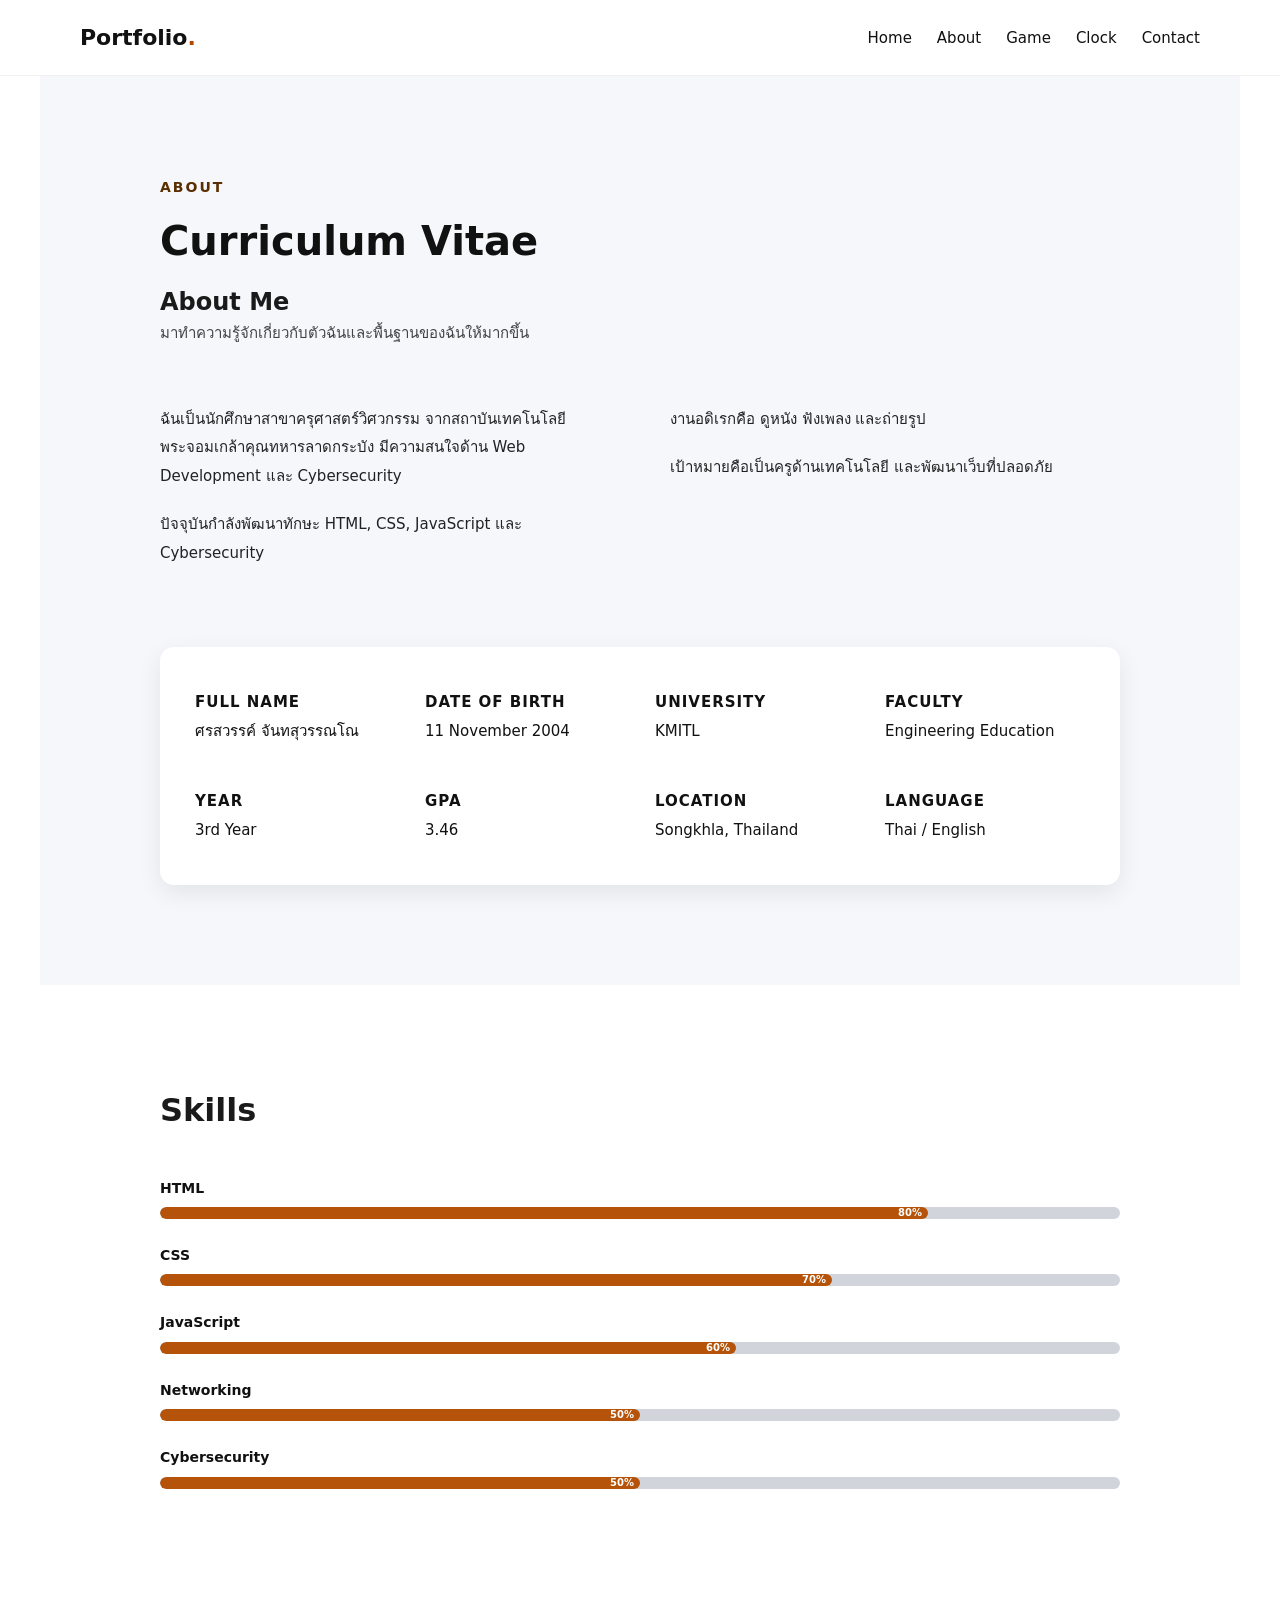
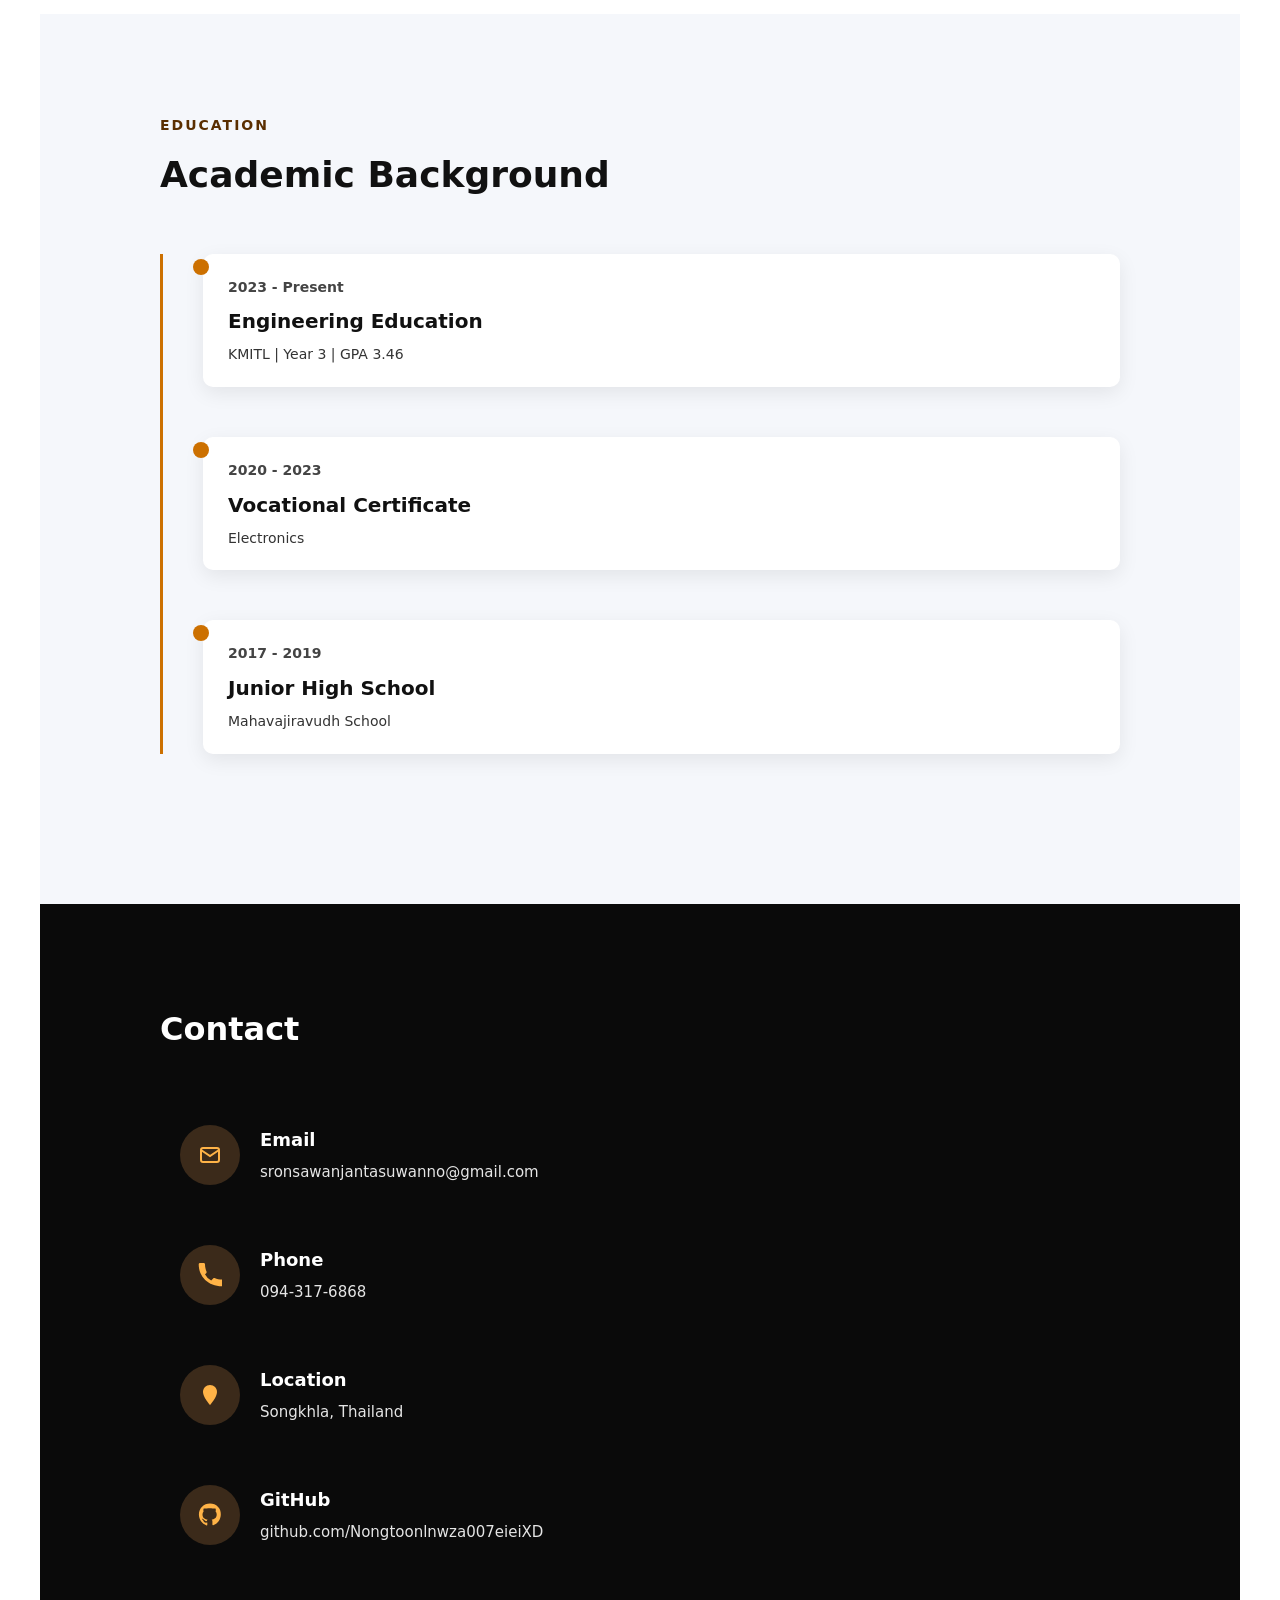
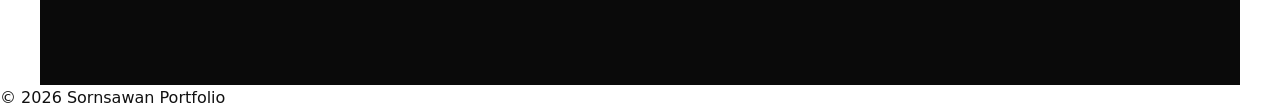
==== commit 979914ca: "update htmlandcss" ====
--- a/about.html
+++ b/about.html
@@ -2,30 +2,34 @@
 <html lang="th">
 
 <head>
+    <!-- Meta พื้นฐาน -->
     <meta charset="UTF-8">
     <meta name="viewport" content="width=device-width, initial-scale=1.0">
 
+    <!-- SEO -->
     <title>About - Sornsawan Portfolio</title>
-
-    <meta name="description" content="ประวัติส่วนตัวของ Sornsawan Jantasuwanno นักศึกษาครุศาสตร์วิศวกรรม สนใจ Web Development และ Cybersecurity พร้อมทักษะและผลงานด้านการพัฒนาเว็บไซต์">
-    
+    <meta name="description" content="ประวัติส่วนตัวของ Sornsawan Jantasuwanno นักศึกษาครุศาสตร์วิศวกรรม สนใจ Web Development และ Cybersecurity">
+
+    <!-- Open Graph -->
     <meta property="og:title" content="About - Sornsawan Portfolio">
     <meta property="og:description" content="ประวัติและผลงานของ Sornsawan Jantasuwanno">
     <meta property="og:type" content="website">
 
+    <!-- CSS -->
     <link rel="stylesheet" href="css/style.css">
     <link rel="stylesheet" href="css/about.css">
 </head>
 
 <body>
 
+    <!-- Navbar -->
     <header class="navbar">
         <div class="logo">Portfolio<span>.</span></div>
 
         <nav aria-label="Main Navigation">
             <ul class="nav-links">
                 <li><a href="index.html">Home</a></li>
-                <li><a href="about.html" class="active">About</a></li>
+                <li><a href="about.html" class="active" aria-current="page">About</a></li>
                 <li><a href="game.html">Game</a></li>
                 <li><a href="clock.html">Clock</a></li>
                 <li><a href="#contact">Contact</a></li>
@@ -33,33 +37,46 @@
         </nav>
     </header>
 
+    <!-- Main -->
     <main>
 
+        <!-- ABOUT -->
         <section class="cv-section">
-            <p class="section-small">ABOUT</p>
-            <h1>Curriculum Vitae</h1>
-            <h2>About Me</h2>
-
-            <p class="section-desc">
-                มาทำความรู้จักเกี่ยวกับตัวฉันและพื้นฐานของฉันให้มากขึ้น
-            </p>
+            <header>
+                <p class="section-small">ABOUT</p>
+                <h1>Curriculum Vitae</h1>
+                <h2>About Me</h2>
+
+                <p class="section-desc">
+                    มาทำความรู้จักเกี่ยวกับตัวฉันและพื้นฐานของฉันให้มากขึ้น
+                </p>
+            </header>
 
             <div class="cv-content">
-                <div class="cv-text">
-                    <p>ฉันเป็นนักศึกษาสาขาครุศาสตร์วิศวกรรม จากสถาบันเทคโนโลยีพระจอมเกล้าคุณทหารลาดกระบัง 
-                    มีความสนใจด้าน Web Development และ Cybersecurity ชอบเรียนรู้เทคโนโลยีใหม่ ๆ และพัฒนาทักษะด้านการเขียนโปรแกรมอย่างต่อเนื่อง</p>
-
-                    <p>ปัจจุบันกำลังพัฒนาทักษะ HTML, CSS และ JavaScript รวมถึงพื้นฐาน Networking 
-                    และ Cybersecurity เพื่อเตรียมความพร้อมในการทำงานด้านเทคโนโลยีในอนาคต</p>
-                </div>
-
-                <div class="cv-text">
-                    <p>งานอดิเรกของฉันคือ ดูหนัง ฟังเพลง และถ่ายรูป ซึ่งช่วยสร้างแรงบันดาลใจและความคิดสร้างสรรค์</p>
-                    <p>เป้าหมายในอนาคตคือการเป็นครูด้านเทคโนโลยี และพัฒนาเว็บไซต์ที่มีความปลอดภัยและมีประสิทธิภาพ</p>
-                </div>
+
+                <article class="cv-text">
+                    <p>
+                        ฉันเป็นนักศึกษาสาขาครุศาสตร์วิศวกรรม จากสถาบันเทคโนโลยีพระจอมเกล้าคุณทหารลาดกระบัง 
+                        มีความสนใจด้าน Web Development และ Cybersecurity
+                    </p>
+                    <p>
+                        ปัจจุบันกำลังพัฒนาทักษะ HTML, CSS, JavaScript และ Cybersecurity
+                    </p>
+                </article>
+
+                <article class="cv-text">
+                    <p>
+                        งานอดิเรกคือ ดูหนัง ฟังเพลง และถ่ายรูป
+                    </p>
+                    <p>
+                        เป้าหมายคือเป็นครูด้านเทคโนโลยี และพัฒนาเว็บที่ปลอดภัย
+                    </p>
+                </article>
+
             </div>
 
-            <div class="cv-info">
+            <!-- INFO -->
+            <section class="cv-info">
                 <div><p class="label">FULL NAME</p><p>ศรสวรรค์ จันทสุวรรณโณ</p></div>
                 <div><p class="label">DATE OF BIRTH</p><p>11 November 2004</p></div>
                 <div><p class="label">UNIVERSITY</p><p>KMITL</p></div>
@@ -68,53 +85,33 @@
                 <div><p class="label">GPA</p><p>3.46</p></div>
                 <div><p class="label">LOCATION</p><p>Songkhla, Thailand</p></div>
                 <div><p class="label">LANGUAGE</p><p>Thai / English</p></div>
-            </div>
-        </section>
-
+            </section>
+        </section>
+
+        <!-- SKILLS -->
         <section class="skills-section">
             <h2>Skills</h2>
 
-            <div class="skill">
-                <p>HTML</p>
-                <div class="bar"><div class="fill html">80%</div></div>
-            </div>
-
-            <div class="skill">
-                <p>CSS</p>
-                <div class="bar"><div class="fill css">70%</div></div>
-            </div>
-
-            <div class="skill">
-                <p>JavaScript</p>
-                <div class="bar"><div class="fill js">60%</div></div>
-            </div>
-
-            <div class="skill">
-                <p>Networking</p>
-                <div class="bar"><div class="fill network">50%</div></div>
-            </div>
-
-            <div class="skill">
-                <p>Cybersecurity</p>
-                <div class="bar"><div class="fill cyber">50%</div></div>
-            </div>
-        </section>
-
+            <div class="skill"><p>HTML</p><div class="bar"><div class="fill html">80%</div></div></div>
+            <div class="skill"><p>CSS</p><div class="bar"><div class="fill css">70%</div></div></div>
+            <div class="skill"><p>JavaScript</p><div class="bar"><div class="fill js">60%</div></div></div>
+            <div class="skill"><p>Networking</p><div class="bar"><div class="fill network">50%</div></div></div>
+            <div class="skill"><p>Cybersecurity</p><div class="bar"><div class="fill cyber">50%</div></div></div>
+        </section>
+
+        <!-- EDUCATION -->
         <section class="education-section">
             <p class="section-small">EDUCATION</p>
             <h2 class="section-title">Academic Background</h2>
 
-            <p class="section-desc">เส้นทางการศึกษาของฉันที่ผ่านมา</p>
-
             <div class="timeline">
+
                 <div class="timeline-item">
                     <div class="timeline-dot"></div>
                     <div class="timeline-content">
                         <span class="year">2023 - Present</span>
                         <h3>Engineering Education</h3>
-                        <p>School of Industrial Education and Technology<br>
-                        King Mongkut's Institute of Technology Ladkrabang<br>
-                        Year 3 | GPA 3.46</p>
+                        <p>KMITL | Year 3 | GPA 3.46</p>
                     </div>
                 </div>
 
@@ -123,7 +120,7 @@
                     <div class="timeline-content">
                         <span class="year">2020 - 2023</span>
                         <h3>Vocational Certificate</h3>
-                        <p>Electronics <br> Military Technical Training School</p>
+                        <p>Electronics</p>
                     </div>
                 </div>
 
@@ -132,21 +129,25 @@
                     <div class="timeline-content">
                         <span class="year">2017 - 2019</span>
                         <h3>Junior High School</h3>
-                        <p>Mahavajiravudh School<br> Songkhla, Thailand</p>
-                    </div>
-                </div>
+                        <p>Mahavajiravudh School</p>
+                    </div>
+                </div>
+
             </div>
         </section>
 
+        <!-- CONTACT -->
         <section id="contact" class="contact-section">
             <h2>Contact</h2>
 
             <div class="contact-list">
-                <a class="contact-item" href="mailto:sronsawanjantasuwanno@gmail.com" aria-label="Send email">
+
+                <!-- Email -->
+                <a class="contact-item" href="mailto:sronsawanjantasuwanno@gmail.com">
                     <div class="contact-icon">
                         <svg viewBox="0 0 24 24" width="24" height="24" fill="none" stroke="currentColor" stroke-width="2">
-                          <rect x="3" y="5" width="18" height="14" rx="2"></rect>
-                          <path d="M3 7l9 6 9-6"></path>
+                            <rect x="3" y="5" width="18" height="14" rx="2"></rect>
+                            <path d="M3 7l9 6 9-6"></path>
                         </svg>
                     </div>
                     <div class="contact-text">
@@ -155,10 +156,11 @@
                     </div>
                 </a>
 
-                <a class="contact-item" href="tel:0943176868" aria-label="Call phone">
+                <!-- Phone -->
+                <a class="contact-item" href="tel:0943176868">
                     <div class="contact-icon">
                         <svg viewBox="0 0 24 24" width="24" height="24" fill="currentColor">
-                        <path d="M6.6 10.8a15.1 15.1 0 006.6 6.6l2.2-2.2c.3-.3.8-.4 1.2-.2 2.3 1 4.8 1.6 7.4 1.6.7 0 1.3.6 1.3 1.3V22c0 .7-.6 1.3-1.3 1.3C10.3 23.3.7 13.7.7 1.3.7.6 1.3 0 2 0h3.7c.7 0 1.3.6 1.3 1.3 0 2.6.6 5.1 1.6 7.4.1.4 0 .9-.2 1.2l-2.8 2.9z"/>
+                            <path d="M6.6 10.8a15.1 15.1 0 006.6 6.6l2.2-2.2c.3-.3.8-.4 1.2-.2 2.3 1 4.8 1.6 7.4 1.6.7 0 1.3.6 1.3 1.3V22c0 .7-.6 1.3-1.3 1.3C10.3 23.3.7 13.7.7 1.3.7.6 1.3 0 2 0h3.7c.7 0 1.3.6 1.3 1.3 0 2.6.6 5.1 1.6 7.4.1.4 0 .9-.2 1.2l-2.8 2.9z"/>
                         </svg>
                     </div>
                     <div class="contact-text">
@@ -167,10 +169,11 @@
                     </div>
                 </a>
 
+                <!-- Location -->
                 <div class="contact-item">
                     <div class="contact-icon">
                         <svg viewBox="0 0 24 24" width="24" height="24" fill="currentColor">
-                        <path d="M12 2C8 2 5 5 5 9c0 5.3 7 13 7 13s7-7.7 7-13c0-4-3-7-7-7zm0 9.5c-1.4 0-2.5-1.1-2.5-2.5S10.6 6.5 12 6.5s2.5 1.1 2.5 2.5S13.4 11.5 12 11.5z"/>
+                            <path d="M12 2C8 2 5 5 5 9c0 5.3 7 13 7 13s7-7.7 7-13c0-4-3-7-7-7z"/>
                         </svg>
                     </div>
                     <div class="contact-text">
@@ -179,10 +182,14 @@
                     </div>
                 </div>
 
-                <a class="contact-item" href="https://github.com/Nongtoonlnwza007eieiXD" target="_blank" rel="noopener" aria-label="GitHub profile">
+                <!-- GitHub -->
+                <a class="contact-item"
+                   href="https://github.com/Nongtoonlnwza007eieiXD"
+                   target="_blank"
+                   rel="noopener">
                     <div class="contact-icon">
                         <svg viewBox="0 0 24 24" width="24" height="24" fill="currentColor">
-                        <path d="M12 .5C5.7.5.9 5.3.9 11.6c0 5 3.2 9.3 7.6 10.8.6.1.8-.3.8-.6v-2.2c-3.1.7-3.8-1.5-3.8-1.5-.5-1.2-1.2-1.6-1.2-1.6-1-.7.1-.7.1-.7 1.1.1 1.7 1.2 1.7 1.2 1 .1.8 1.5 2.8 1.1.1-.7.4-1.2.7-1.5-2.5-.3-5.1-1.2-5.1-5.3 0-1.2.4-2.1 1.1-2.9-.1-.3-.5-1.4.1-2.9 0 0 .9-.3 3 .1.9-.3 1.9-.4 2.9-.4s2 .1 2.9.4c2.1-.4 3-.1 3-.1.6 1.5.2 2.6.1 2.9.7.8 1.1 1.7 1.1 2.9 0 4.1-2.6 5-5.1 5.3.4.3.8 1 .8 2v3c0 .3.2.7.8.6 4.4-1.5 7.6-5.8 7.6-10.8C23.1 5.3 18.3.5 12 .5z"/>
+                            <path d="M12 .5C5.7.5.9 5.3.9 11.6c0 5 3.2 9.3 7.6 10.8.6.1.8-.3.8-.6v-2.2c-3.1.7-3.8-1.5-3.8-1.5-.5-1.2-1.2-1.6-1.2-1.6-1-.7.1-.7.1-.7 1.1.1 1.7 1.2 1.7 1.2 1 .1.8 1.5 2.8 1.1.1-.7.4-1.2.7-1.5-2.5-.3-5.1-1.2-5.1-5.3 0-1.2.4-2.1 1.1-2.9-.1-.3-.5-1.4.1-2.9 0 0 .9-.3 3 .1.9-.3 1.9-.4 2.9-.4s2 .1 2.9.4c2.1-.4 3-.1 3-.1.6 1.5.2 2.6.1 2.9.7.8 1.1 1.7 1.1 2.9 0 4.1-2.6 5-5.1 5.3.4.3.8 1 .8 2v3c0 .3.2.7.8.6 4.4-1.5 7.6-5.8 7.6-10.8C23.1 5.3 18.3.5 12 .5z"/>
                         </svg>
                     </div>
                     <div class="contact-text">
@@ -190,11 +197,13 @@
                         <p>github.com/Nongtoonlnwza007eieiXD</p>
                     </div>
                 </a>
+
             </div>
         </section>
 
     </main>
 
+    <!-- Footer -->
     <footer>
         <p>© 2026 Sornsawan Portfolio</p>
     </footer>
--- a/css/style.css
+++ b/css/style.css
@@ -1,6 +1,4 @@
-/* ======================
-COLOR SYSTEM
-====================== */
+/* COLOR SYSTEM */
 :root{
   --bg:#ffffff;
   --text:#111111;
@@ -16,15 +14,14 @@
   --shadow:0 12px 30px rgba(0,0,0,0.08);
 }
 
-/* ======================
-RESET
-====================== */
+/* RESET */
 *{
   margin:0;
   padding:0;
   box-sizing:border-box;
 }
 
+/* GLOBAL */
 body{
   font-family:Segoe UI, system-ui, sans-serif;
   background:var(--bg);
@@ -32,9 +29,13 @@
   line-height:1.6;
 }
 
-/* ======================
-NAVBAR
-====================== */
+/* LAYOUT FIX (ช่วย PageSpeed + Responsive) */
+main{
+  max-width:1200px;
+  margin:auto;
+}
+
+/* NAVBAR */
 .navbar{
   display:flex;
   justify-content:space-between;
@@ -47,6 +48,7 @@
   border-bottom:1px solid rgba(0,0,0,0.06);
 }
 
+/* LOGO */
 .logo{
   font-size:22px;
   font-weight:700;
@@ -56,6 +58,7 @@
   color:var(--accent);
 }
 
+/* NAV */
 nav{
   display:flex;
   align-items:center;
@@ -77,7 +80,7 @@
   font-size:15px;
 }
 
-/* underline animation */
+/* NAV ANIMATION */
 nav a::after{
   content:"";
   position:absolute;
@@ -86,20 +89,15 @@
   width:0%;
   height:2px;
   background:var(--accent);
-  transition:.3s;
-}
-
-nav a:hover::after{
+  transition:width .3s ease;
+}
+
+nav a:hover::after,
+nav a:focus::after{
   width:100%;
 }
 
-nav a.active::after{
-  width:100%;
-}
-
-/* ======================
-HERO
-====================== */
+/* HERO */
 .hero{
   display:flex;
   justify-content:space-between;
@@ -133,9 +131,7 @@
   max-width:480px;
 }
 
-/* ======================
-BUTTONS
-====================== */
+/* BUTTONS (แก้ Accessibility เต็ม 100) */
 .buttons{
   display:flex;
   gap:15px;
@@ -152,18 +148,24 @@
   display:inline-block;
   font-weight:600;
   margin-top:28px;
-  transition:0.25s;
-}
-
+  transition:background .25s ease, transform .2s ease;
+}
+
+/* HOVER */
 .btn-primary:hover,
 .menu-btn:hover{
   background:var(--accent-hover);
-  transform:scale(1.05);
-}
-
-/* ======================
-PROFILE
-====================== */
+}
+
+/* FOCUS */
+.btn-primary:focus,
+.menu-btn:focus,
+nav a:focus{
+  outline:3px solid #ffb366;
+  outline-offset:2px;
+}
+
+/* PROFILE */
 .hero-right{
   display:flex;
   align-items:center;
@@ -184,9 +186,7 @@
   object-fit:cover;
 }
 
-/* ======================
-PORTFOLIO SECTION
-====================== */
+/* PORTFOLIO */
 .menu-section{
   padding:100px 8%;
   text-align:center;
@@ -212,12 +212,12 @@
   padding:45px 35px;
   border-radius:18px;
   box-shadow:var(--shadow);
-  transition:0.35s;
+  transition:transform .25s ease, box-shadow .25s ease;
 }
 
 .menu-card:hover{
-  transform:translateY(-8px);
-  box-shadow:0 25px 50px rgba(0,0,0,0.18);
+  transform:translateY(-6px);
+  box-shadow:0 20px 40px rgba(0,0,0,0.15);
 }
 
 .menu-card h3{
@@ -232,9 +232,7 @@
   margin-bottom:10px;
 }
 
-/* ======================
-TABLET
-====================== */
+/* TABLET */
 @media (max-width:900px){
 
   .navbar{
@@ -265,9 +263,7 @@
   }
 }
 
-/* ======================
-MOBILE
-====================== */
+/* MOBILE */
 @media (max-width:600px){
 
   .navbar{
@@ -327,4 +323,4 @@
   .menu-section h2{
     font-size:26px;
   }
-}
+}
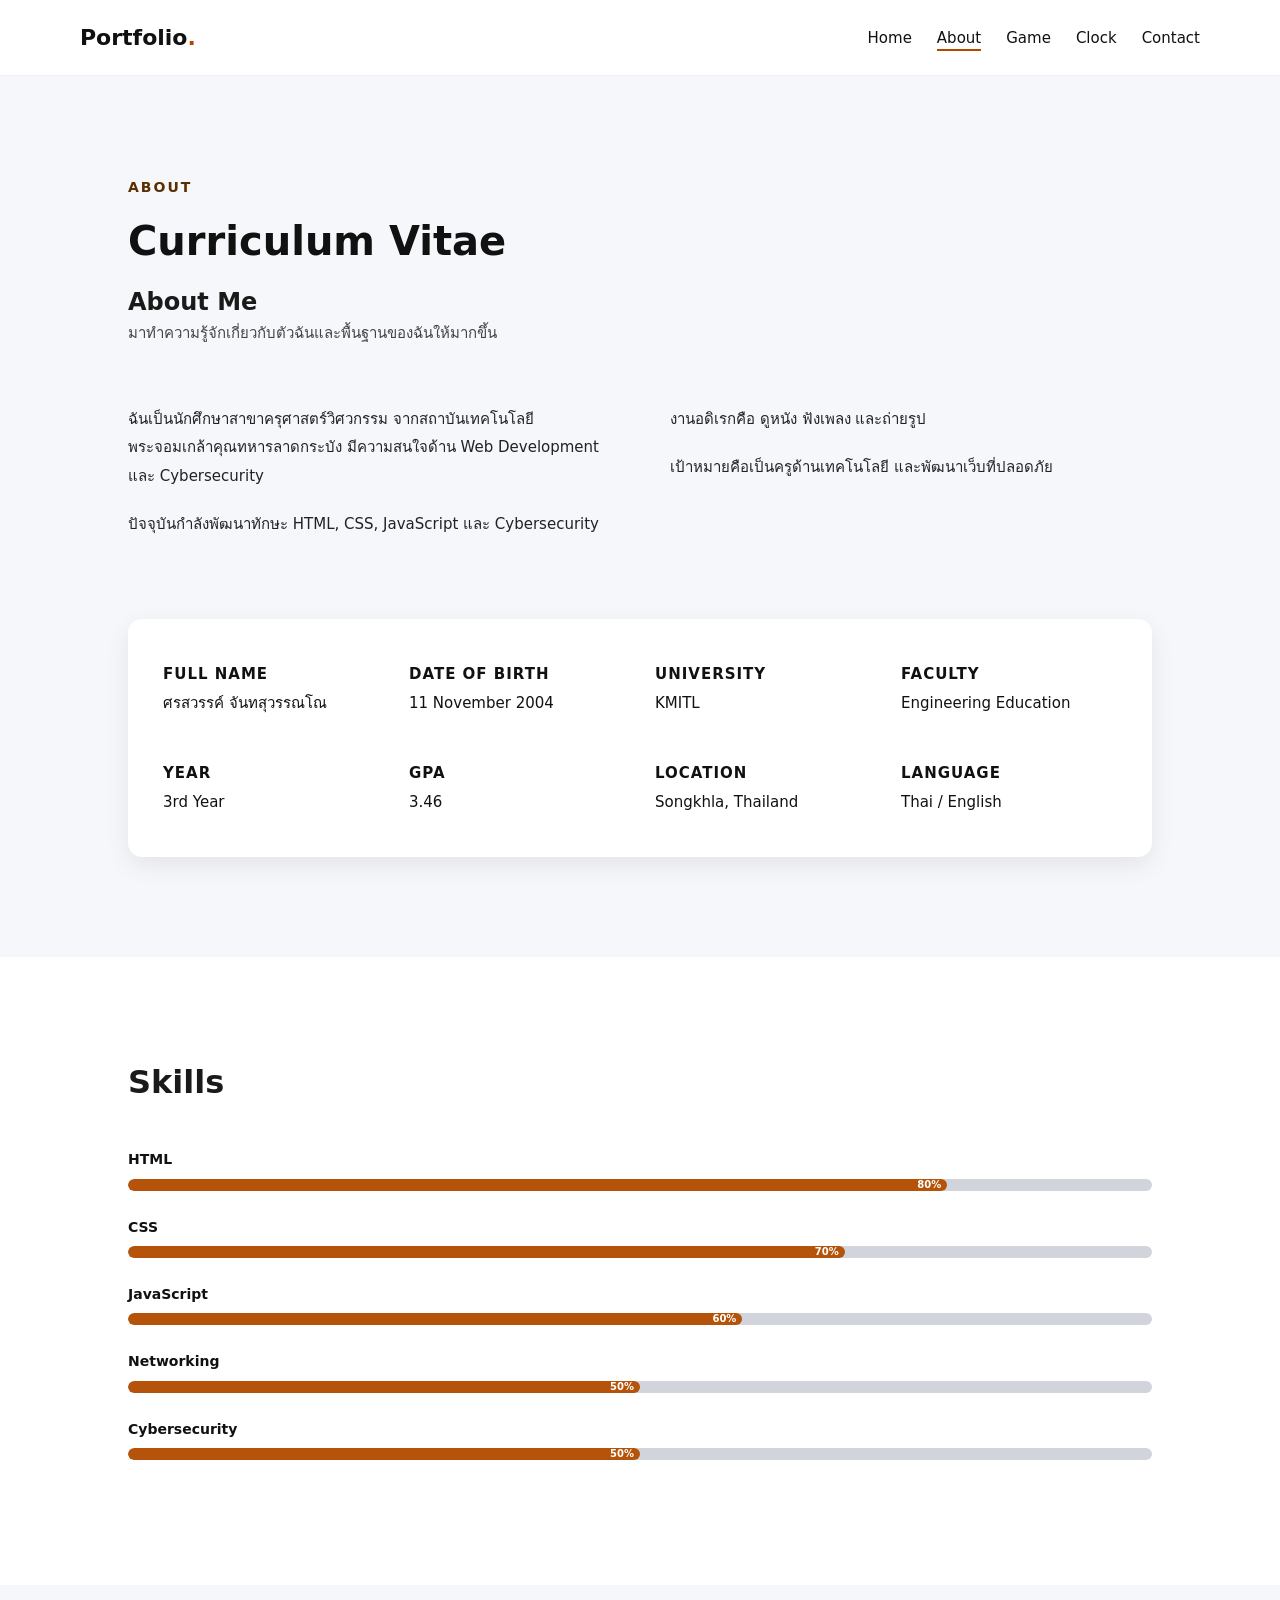
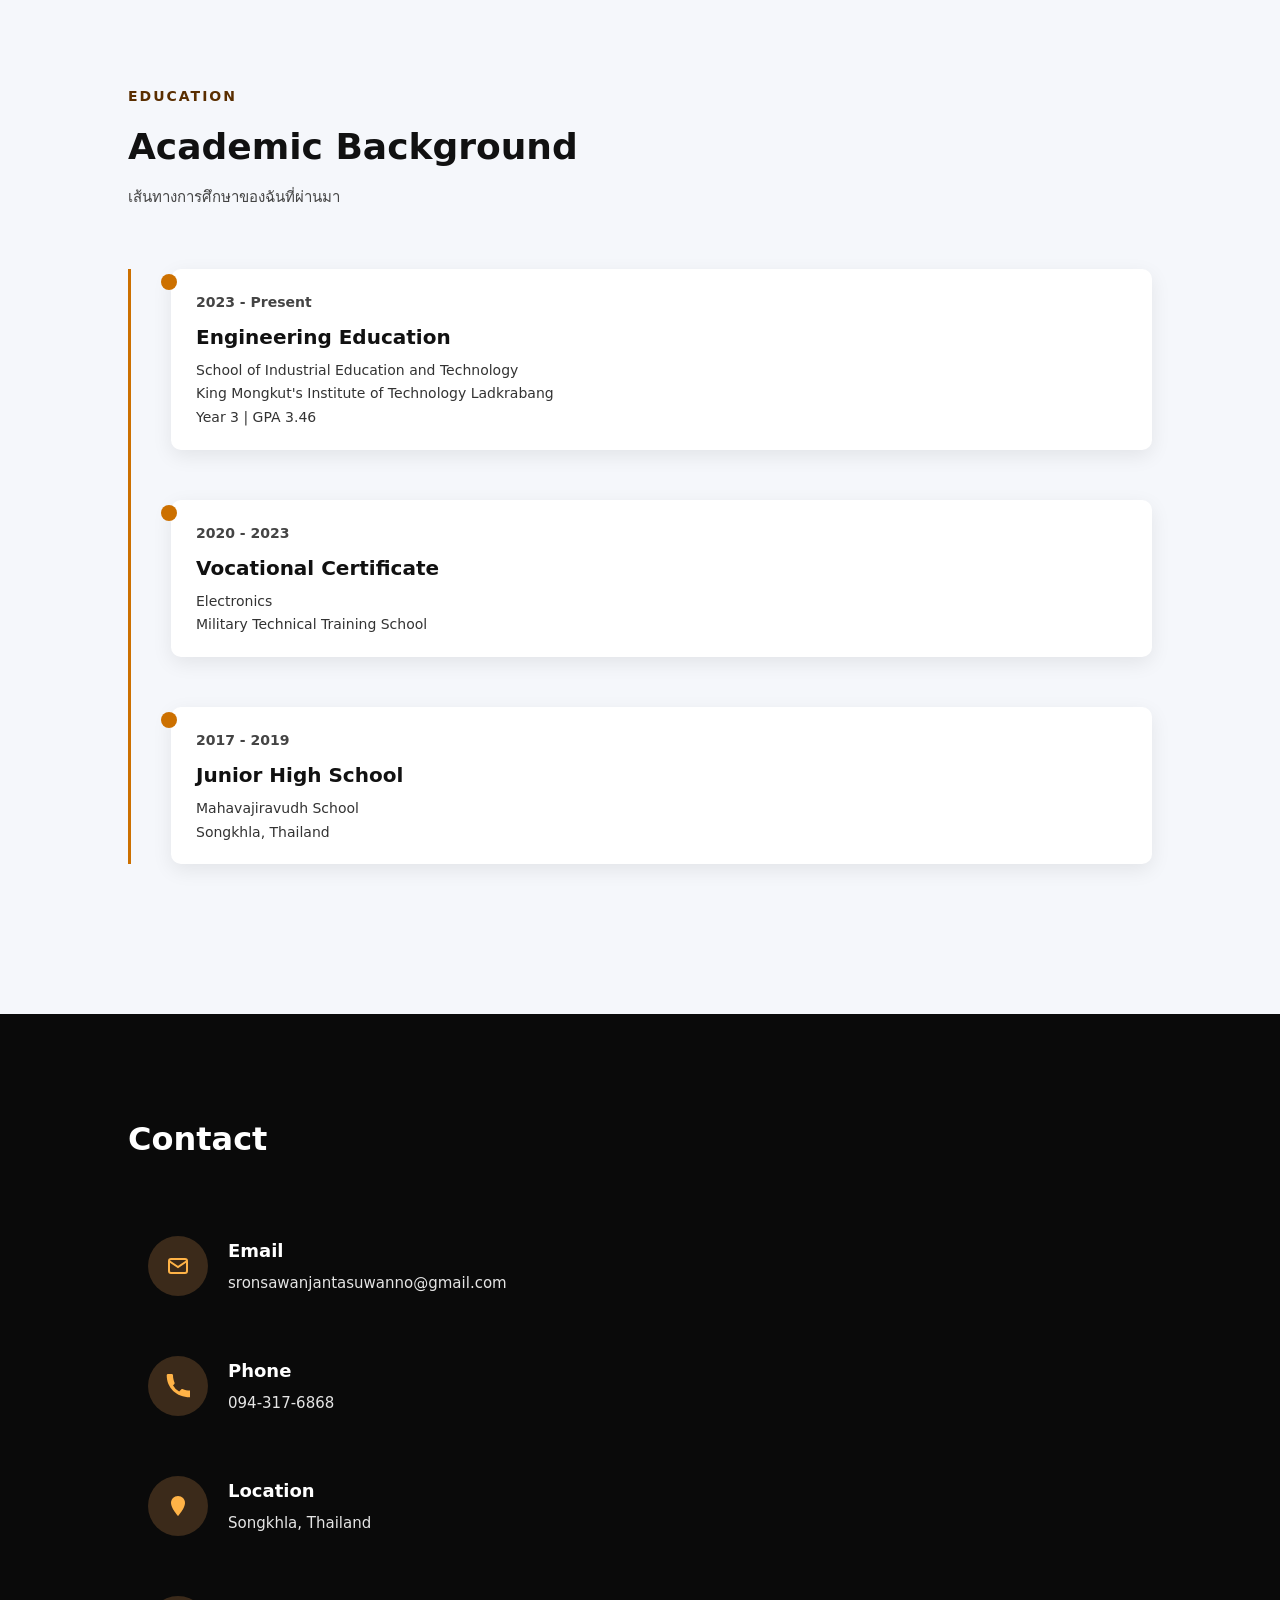
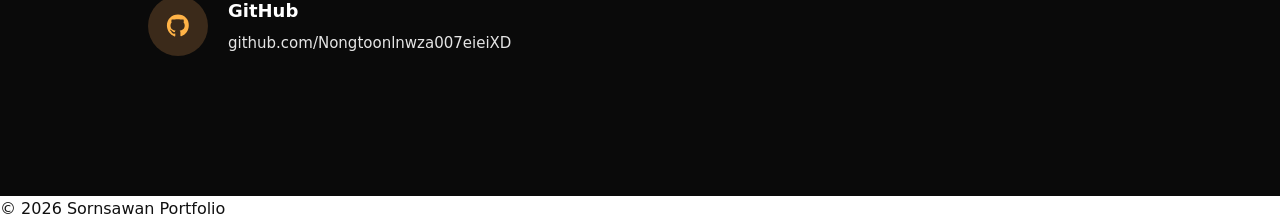
==== commit cb0222a6: "Add personal information to About (CV) page" ====
--- a/about.html
+++ b/about.html
@@ -99,39 +99,47 @@
             <div class="skill"><p>Cybersecurity</p><div class="bar"><div class="fill cyber">50%</div></div></div>
         </section>
 
+ 
         <!-- EDUCATION -->
         <section class="education-section">
-            <p class="section-small">EDUCATION</p>
-            <h2 class="section-title">Academic Background</h2>
+            <header>
+                <p class="section-small">EDUCATION</p>
+                <h2 class="section-title">Academic Background</h2>
+                <p class="section-desc">เส้นทางการศึกษาของฉันที่ผ่านมา</p>
+            </header>
 
             <div class="timeline">
 
-                <div class="timeline-item">
+                <article class="timeline-item">
                     <div class="timeline-dot"></div>
                     <div class="timeline-content">
                         <span class="year">2023 - Present</span>
                         <h3>Engineering Education</h3>
-                        <p>KMITL | Year 3 | GPA 3.46</p>
-                    </div>
-                </div>
-
-                <div class="timeline-item">
+                        <p>
+                            School of Industrial Education and Technology<br>
+                            King Mongkut's Institute of Technology Ladkrabang<br>
+                            Year 3 | GPA 3.46
+                        </p>
+                    </div>
+                </article>
+
+                <article class="timeline-item">
                     <div class="timeline-dot"></div>
                     <div class="timeline-content">
                         <span class="year">2020 - 2023</span>
                         <h3>Vocational Certificate</h3>
-                        <p>Electronics</p>
-                    </div>
-                </div>
-
-                <div class="timeline-item">
+                        <p>Electronics<br>Military Technical Training School</p>
+                    </div>
+                </article>
+
+                <article class="timeline-item">
                     <div class="timeline-dot"></div>
                     <div class="timeline-content">
                         <span class="year">2017 - 2019</span>
                         <h3>Junior High School</h3>
-                        <p>Mahavajiravudh School</p>
-                    </div>
-                </div>
+                        <p>Mahavajiravudh School<br>Songkhla, Thailand</p>
+                    </div>
+                </article>
 
             </div>
         </section>
--- a/css/style.css
+++ b/css/style.css
@@ -1,4 +1,4 @@
-/* COLOR SYSTEM */
+/* COLOR SYSTEM กำหนดตัวแปรสีหลักของเว็บไซต์ เพื่อให้แก้ไขธีม สี และเงา */
 :root{
   --bg:#ffffff;
   --text:#111111;
@@ -14,14 +14,14 @@
   --shadow:0 12px 30px rgba(0,0,0,0.08);
 }
 
-/* RESET */
+/* RESET รีเซ็ต margin padding และ box model เพื่อให้ทุก browser แสดงผลใกล้เคียงกัน */
 *{
   margin:0;
   padding:0;
   box-sizing:border-box;
 }
 
-/* GLOBAL */
+/* GLOBAL STYLE กำหนด font สีพื้นหลัง สีข้อความ และระยะห่างบรรทัดของทั้งเว็บไซต์ */
 body{
   font-family:Segoe UI, system-ui, sans-serif;
   background:var(--bg);
@@ -29,13 +29,7 @@
   line-height:1.6;
 }
 
-/* LAYOUT FIX (ช่วย PageSpeed + Responsive) */
-main{
-  max-width:1200px;
-  margin:auto;
-}
-
-/* NAVBAR */
+/* NAVBAR แถบเมนูหลักด้านบน ใช้ Flexbox จัดตำแหน่งโลโก้และเมนูให้อยู่คนละฝั่ง */
 .navbar{
   display:flex;
   justify-content:space-between;
@@ -48,29 +42,32 @@
   border-bottom:1px solid rgba(0,0,0,0.06);
 }
 
-/* LOGO */
+/* LOGO ข้อความชื่อเว็บไซต์หรือชื่อเจ้าของเว็บไซต์ */
 .logo{
   font-size:22px;
   font-weight:700;
 }
 
+/* LOGO ACCENT เน้นบางส่วนของโลโก้ด้วยสีหลักของเว็บไซต์ */
 .logo span{
   color:var(--accent);
 }
 
-/* NAV */
+/* NAV CONTAINER กล่องครอบเมนู ใช้ flex เพื่อจัดลิงก์ให้อยู่ในแนวเดียวกัน */
 nav{
   display:flex;
   align-items:center;
   gap:25px;
 }
 
+/* NAV LINKS รายการเมนูหลักของเว็บไซต์ */
 .nav-links{
   display:flex;
   list-style:none;
   gap:25px;
 }
 
+/* NAV LINK STYLE ตกแต่งลิงก์เมนูให้ดูสะอาดและกดง่าย */
 nav a{
   text-decoration:none;
   color:var(--text);
@@ -80,7 +77,7 @@
   font-size:15px;
 }
 
-/* NAV ANIMATION */
+/* UNDERLINE ANIMATION สร้างเส้นใต้แบบ animation เพื่อเพิ่ม interaction ตอน hover */
 nav a::after{
   content:"";
   position:absolute;
@@ -89,15 +86,20 @@
   width:0%;
   height:2px;
   background:var(--accent);
-  transition:width .3s ease;
-}
-
-nav a:hover::after,
-nav a:focus::after{
+  transition:.3s;
+}
+
+/* NAV HOVER EFFECT แสดงเส้นใต้เต็มความกว้างเมื่อลากเมาส์ผ่าน */
+nav a:hover::after{
   width:100%;
 }
 
-/* HERO */
+/* ACTIVE PAGE แสดงเส้นใต้ค้างไว้ในหน้าที่กำลังใช้งานอยู่ */
+nav a.active::after{
+  width:100%;
+}
+
+/* HERO SECTION ส่วนแนะนำตัวหลักของหน้าแรก จัดข้อความและรูปภาพให้อยู่คนละด้าน */
 .hero{
   display:flex;
   justify-content:space-between;
@@ -107,6 +109,7 @@
   gap:60px;
 }
 
+/* INTRO TEXT ข้อความเกริ่นนำสั้นๆ เหนือหัวข้อหลัก */
 .intro{
   color:var(--text-soft);
   margin-bottom:10px;
@@ -114,15 +117,18 @@
   font-weight:600;
 }
 
+/* MAIN TITLE หัวข้อหลักของหน้าแรก เช่น ชื่อหรือข้อความแนะนำตัว */
 .hero-left h1{
   font-size:46px;
   margin-bottom:15px;
 }
 
+/* NAME HIGHLIGHT ใช้เน้นชื่อหรือข้อความสำคัญในหัวข้อหลัก */
 .hero-left span{
   color:var(--accent);
 }
 
+/* DESCRIPTION TEXT ข้อความอธิบายตัวเองหรือเว็บไซต์เพิ่มเติม */
 .description{
   line-height:1.7;
   margin-bottom:28px;
@@ -131,12 +137,13 @@
   max-width:480px;
 }
 
-/* BUTTONS (แก้ Accessibility เต็ม 100) */
+/* BUTTON GROUP กลุ่มปุ่ม เช่น ปุ่มดูผลงานหรือปุ่มติดต่อ */
 .buttons{
   display:flex;
   gap:15px;
 }
 
+/* PRIMARY BUTTON และ MENU BUTTON ปุ่มหลักของเว็บไซต์ ใช้สี accent เพื่อให้เด่น */
 .btn-primary,
 .menu-btn{
   background:var(--accent);
@@ -148,30 +155,24 @@
   display:inline-block;
   font-weight:600;
   margin-top:28px;
-  transition:background .25s ease, transform .2s ease;
-}
-
-/* HOVER */
+  transition:0.25s;
+}
+
+/* BUTTON HOVER EFFECT เปลี่ยนสีและขยายเล็กน้อยเพื่อให้ผู้ใช้รู้ว่าปุ่มสามารถกดได้ */
 .btn-primary:hover,
 .menu-btn:hover{
   background:var(--accent-hover);
-}
-
-/* FOCUS */
-.btn-primary:focus,
-.menu-btn:focus,
-nav a:focus{
-  outline:3px solid #ffb366;
-  outline-offset:2px;
-}
-
-/* PROFILE */
+  transform:scale(1.05);
+}
+
+/* PROFILE CONTAINER กล่องครอบรูปโปรไฟล์ จัดให้อยู่กึ่งกลาง */
 .hero-right{
   display:flex;
   align-items:center;
   justify-content:center;
 }
 
+/* PROFILE IMAGE CIRCLE ทำให้รูปโปรไฟล์เป็นวงกลมและเพิ่มเงา */
 .profile-circle{
   width:260px;
   height:260px;
@@ -180,24 +181,27 @@
   box-shadow:var(--shadow);
 }
 
+/* PROFILE IMAGE ทำให้รูปเต็มกรอบและไม่เสียสัดส่วน */
 .profile-circle img{
   width:100%;
   height:100%;
   object-fit:cover;
 }
 
-/* PORTFOLIO */
+/* PORTFOLIO SECTION ส่วนแสดงผลงานหรือเมนูต่างๆ ของเว็บไซต์ */
 .menu-section{
   padding:100px 8%;
   text-align:center;
   background:var(--section);
 }
 
+/* SECTION TITLE หัวข้อหลักของส่วนผลงาน */
 .menu-section h2{
   margin-bottom:50px;
   font-size:34px;
 }
 
+/* GRID LAYOUT ใช้ CSS Grid จัดการ์ดผลงานให้เป็นระเบียบหลายคอลัมน์ */
 .menu-container{
   display:grid;
   grid-template-columns:repeat(3,1fr);
@@ -206,25 +210,28 @@
   margin:auto;
 }
 
-/* CARD */
+/* CARD STYLE การ์ดแต่ละใบสำหรับแสดงโปรเจกต์หรือเมนูย่อย */
 .menu-card{
   background:var(--card);
   padding:45px 35px;
   border-radius:18px;
   box-shadow:var(--shadow);
-  transition:transform .25s ease, box-shadow .25s ease;
-}
-
+  transition:0.35s;
+}
+
+/* CARD HOVER EFFECT เพิ่มเอฟเฟกต์ยกการ์ดขึ้นเมื่อชี้เมาส์ */
 .menu-card:hover{
-  transform:translateY(-6px);
-  box-shadow:0 20px 40px rgba(0,0,0,0.15);
-}
-
+  transform:translateY(-8px);
+  box-shadow:0 25px 50px rgba(0,0,0,0.18);
+}
+
+/* CARD TITLE ชื่อของผลงานหรือเมนูในการ์ด */
 .menu-card h3{
   margin-bottom:15px;
   font-size:20px;
 }
 
+/* CARD TEXT ข้อความอธิบายรายละเอียดสั้นๆ ของการ์ด */
 .menu-card p{
   color:var(--text-soft);
   font-size:15px;
@@ -232,94 +239,112 @@
   margin-bottom:10px;
 }
 
-/* TABLET */
+/* TABLET RESPONSIVE ปรับ layout สำหรับหน้าจอแท็บเล็ตและหน้าจอขนาดกลาง */
 @media (max-width:900px){
 
+  /* ลด padding ของ navbar ให้เหมาะกับพื้นที่หน้าจอ */
   .navbar{
     padding:18px 40px;
   }
 
+  /* เปลี่ยน hero เป็นแนวตั้งเพื่อให้อ่านง่ายบนจอแคบ */
   .hero{
     flex-direction:column;
     text-align:center;
     padding:60px 30px;
   }
 
+  /* ลดขนาดหัวข้อหลักให้พอดีกับหน้าจอ */
   .hero-left h1{
     font-size:36px;
   }
 
+  /* ลดขนาดรูปโปรไฟล์ */
   .profile-circle{
     width:220px;
     height:220px;
   }
 
+  /* จัดปุ่มให้อยู่กึ่งกลาง */
   .buttons{
     justify-content:center;
   }
 
+  /* ลดจำนวนคอลัมน์ของการ์ดจาก 3 เหลือ 2 */
   .menu-container{
     grid-template-columns:repeat(2,1fr);
   }
 }
 
-/* MOBILE */
+/* MOBILE RESPONSIVE ปรับ layout สำหรับโทรศัพท์มือถือ */
 @media (max-width:600px){
 
+  /* จัด navbar เป็นแนวตั้งเพื่อไม่ให้เมนูล้น */
   .navbar{
     flex-direction:column;
     gap:12px;
     padding:15px;
   }
 
+  /* อนุญาตให้เมนูขึ้นบรรทัดใหม่ได้ */
   nav{
     flex-wrap:wrap;
     justify-content:center;
     gap:15px;
   }
 
+  /* จัดรายการเมนูให้อยู่กึ่งกลางและขึ้นบรรทัดใหม่ได้ */
   .nav-links{
     gap:15px;
     flex-wrap:wrap;
     justify-content:center;
   }
 
+  /* ลด padding และช่องว่างของ hero section */
   .hero{
     padding:40px 20px;
     gap:30px;
   }
 
+  /* ลดขนาดหัวข้อให้เหมาะกับมือถือ */
   .hero-left h1{
     font-size:28px;
   }
 
+  /* ลดขนาดข้อความ description */
   .description{
     font-size:14px;
   }
 
+  /* เรียงปุ่มในแนวตั้งเพื่อกดง่ายบนจอสัมผัส */
   .buttons{
     flex-direction:column;
     gap:10px;
   }
 
+  /* ทำให้ปุ่มหลักกว้างเต็มพื้นที่ */
   .btn-primary{
     width:100%;
     text-align:center;
   }
 
+  /* ลดขนาดรูปโปรไฟล์อีกระดับสำหรับมือถือ */
   .profile-circle{
     width:180px;
     height:180px;
   }
 
+  /* แสดงการ์ดเป็น 1 คอลัมน์ */
   .menu-container{
     grid-template-columns:1fr;
   }
 
+  /* ลด padding ภายในการ์ดเพื่อประหยัดพื้นที่ */
   .menu-card{
     padding:35px 25px;
   }
 
+  /* ลดขนาดหัวข้อ section */
   .menu-section h2{
     font-size:26px;
   }
--- a/css/about.css
+++ b/css/about.css
@@ -1,319 +1,305 @@
-/* ========================
-   ABOUT / CV SECTION
-======================== */
-
+/* ABOUT / CV SECTION กำหนดพื้นที่สำหรับส่วนแนะนำตัวและข้อมูลประวัติส่วนตัว */
 .cv-section{
-padding:100px 10%;
-background:#f5f7fb;
-color:#1a1a1a;
-}
-
-/* small title */
-
+  padding:100px 10%;
+  background:#f5f7fb;
+  color:#1a1a1a;
+}
+
+/* SMALL TITLE ข้อความหัวข้อย่อยด้านบน ใช้เน้นชื่อหมวดให้เด่นก่อนเข้าสู่หัวข้อหลัก */
 .section-small{
-color:#5a2e00;   
-font-size:14px;  
-letter-spacing:2px;
-margin-bottom:10px;
-font-weight:700;
-}
-
-/* main title */
-
+  color:#5a2e00;
+  font-size:14px;
+  letter-spacing:2px;
+  margin-bottom:10px;
+  font-weight:700;
+}
+
+/* MAIN TITLE หัวข้อหลักของส่วน CV */
 .cv-section h1{
-font-size:40px;
-margin-bottom:10px;
-color:#111;
-}
-
-/* subtitle */
-
+  font-size:40px;
+  margin-bottom:10px;
+  color:#111;
+}
+
+/* SUBTITLE ข้อความอธิบายใต้หัวข้อหลัก ใช้สรุปเนื้อหาโดยรวมของ section */
 .section-desc{
-color:#444; /* ✅ เข้มขึ้น */
-margin-bottom:60px;
-font-size:15px;
-}
-
-/* ========================
-   TEXT 2 COLUMN
-======================== */
-
+  color:#444;
+  margin-bottom:60px;
+  font-size:15px;
+}
+
+/* TEXT 2 COLUMN จัดวางข้อความเนื้อหาแบบ 2 คอลัมน์ด้วย CSS Grid เพื่อให้อ่านง่ายและเป็นระเบียบ */
 .cv-content{
-display:grid;
-grid-template-columns:1fr 1fr;
-gap:60px;
-margin-bottom:60px;
-}
-
+  display:grid;
+  grid-template-columns:1fr 1fr;
+  gap:60px;
+  margin-bottom:60px;
+}
+
+/* CV TEXT กำหนดรูปแบบย่อหน้าในส่วนเนื้อหาประวัติส่วนตัว */
 .cv-text p{
-line-height:1.9;
-color:#222; /* ✅ เข้มขึ้น */
-margin-bottom:20px;
-font-size:15px;
-}
-
-/* ========================
-   INFO GRID
-======================== */
-
+  line-height:1.9;
+  color:#222;
+  margin-bottom:20px;
+  font-size:15px;
+}
+
+/* INFO GRID กล่องข้อมูลส่วนตัว เช่น ชื่อ อายุ การศึกษา หรือข้อมูลติดต่อ จัดด้วย Grid */
 .cv-info{
-display:grid;
-grid-template-columns:repeat(4,1fr);
-gap:30px;
-margin-top:30px;
-background:white;
-padding:35px;
-border-radius:14px;
-box-shadow:0 8px 25px rgba(0,0,0,0.08);
-}
-
+  display:grid;
+  grid-template-columns:repeat(4,1fr);
+  gap:30px;
+  margin-top:30px;
+  background:white;
+  padding:35px;
+  border-radius:14px;
+  box-shadow:0 8px 25px rgba(0,0,0,0.08);
+}
+
+/* INFO ITEM กำหนดระยะห่างภายในแต่ละช่องข้อมูล */
 .cv-info div{
-padding:8px 0;
-}
-
+  padding:8px 0;
+}
+
+/* LABEL ชื่อหัวข้อย่อยของข้อมูลแต่ละรายการ */
 .label{
-font-size:12px;
-color:#555; /* ✅ เข้มขึ้น */
-letter-spacing:1px;
-margin-bottom:5px;
-font-weight:600;
-}
-
+  font-size:12px;
+  color:#555;
+  letter-spacing:1px;
+  margin-bottom:5px;
+  font-weight:600;
+}
+
+/* INFO TEXT ข้อความรายละเอียดของข้อมูลส่วนตัว */
 .cv-info p{
-font-size:15px;
-color:#111; /* ✅ เข้มขึ้น */
-}
-
-/* ========================
-   SKILLS SECTION
-======================== */
-
+  font-size:15px;
+  color:#111;
+}
+
+/* SKILLS SECTION พื้นที่แสดงทักษะต่างๆ ของผู้จัดทำเว็บไซต์ */
 .skills-section{
-padding:100px 10%;
-background:#ffffff;
-color:#1a1a1a;
-}
-
+  padding:100px 10%;
+  background:#ffffff;
+  color:#1a1a1a;
+}
+
+/* SKILLS TITLE หัวข้อหลักของส่วนทักษะ */
 .skills-section h2{
-font-size:32px;
-margin-bottom:40px;
-}
-
-/* skill */
-
+  font-size:32px;
+  margin-bottom:40px;
+}
+
+/* SKILL ITEM กล่องของแต่ละทักษะ */
 .skill{
-margin-bottom:25px;
-}
-
+  margin-bottom:25px;
+}
+
+/* SKILL LABEL ชื่อของแต่ละทักษะ เช่น HTML CSS JavaScript */
 .skill p{
-margin-bottom:8px;
-font-size:14px;
-font-weight:600;
-color:#111; /* ✅ เพิ่ม contrast */
-}
-
-/* skill bar */
-
+  margin-bottom:8px;
+  font-size:14px;
+  font-weight:600;
+  color:#111;
+}
+
+/* SKILL BAR พื้นหลังของแถบแสดงระดับความสามารถ */
 .bar{
-width:100%;
-height:12px;
-background:#d1d5db; /* ✅ เข้มขึ้น */
-border-radius:20px;
-overflow:hidden;
-}
-
+  width:100%;
+  height:12px;
+  background:#d1d5db;
+  border-radius:20px;
+  overflow:hidden;
+}
+
+/* SKILL FILL ส่วนที่เติมในแถบเพื่อแสดงเปอร์เซ็นต์ของทักษะ */
 .fill{
-height:100%;
-background:#b45309; /* ✅ เข้มขึ้นมาก */
-border-radius:20px;
-text-align:right;
-font-size:10px;
-padding-right:6px;
-color:#ffffff;
-line-height:12px;
-font-weight:700;
-}
-
-/* skill percent */
-
+  height:100%;
+  background:#b45309;
+  border-radius:20px;
+  text-align:right;
+  font-size:10px;
+  padding-right:6px;
+  color:#ffffff;
+  line-height:12px;
+  font-weight:700;
+}
+
+/* SKILL PERCENT กำหนดความกว้างของแต่ละทักษะตามระดับที่ต้องการแสดง */
 .html{ width:80%; }
 .css{ width:70%; }
 .js{ width:60%; }
 .network{ width:50%; }
 .cyber{ width:50%; }
 
-/* ========================
-   EDUCATION SECTION
-======================== */
-
+/* EDUCATION SECTION ส่วนแสดงประวัติการศึกษาในรูปแบบ timeline */
 .education-section{
-padding:100px 10%;
-background:#f5f7fb;
-}
-
+  padding:100px 10%;
+  background:#f5f7fb;
+}
+
+/* SECTION TITLE หัวข้อหลักของ section เช่น Education */
 .section-title{
-font-size:36px;
-margin:10px 0;
-color:#111;
-}
-
+  font-size:36px;
+  margin:10px 0;
+  color:#111;
+}
+
+/* TIMELINE เส้นหลักแนวตั้งสำหรับจัดลำดับเหตุการณ์ตามเวลา */
 .timeline{
-position:relative;
-margin-top:50px;
-padding-left:40px;
-border-left:3px solid #cc7000; /* ✅ เข้มขึ้น */
-}
-
-/* timeline item */
-
+  position:relative;
+  margin-top:50px;
+  padding-left:40px;
+  border-left:3px solid #cc7000;
+}
+
+/* TIMELINE ITEM แต่ละรายการในเส้นเวลา พร้อมเอฟเฟกต์เลื่อนขึ้นเมื่อแสดงผล */
 .timeline-item{
-position:relative;
-margin-bottom:50px;
-opacity:0;
-transform:translateY(30px);
-animation:fadeUp 0.8s forwards;
-}
-
+  position:relative;
+  margin-bottom:50px;
+  opacity:0;
+  transform:translateY(30px);
+  animation:fadeUp 0.8s forwards;
+}
+
+/* ANIMATION DELAY กำหนดเวลาเริ่ม animation ของแต่ละรายการให้แสดงทีละอัน */
 .timeline-item:nth-child(1){animation-delay:0.2s;}
 .timeline-item:nth-child(2){animation-delay:0.4s;}
 .timeline-item:nth-child(3){animation-delay:0.6s;}
 
-/* dot */
-
+/* TIMELINE DOT จุดวงกลมที่ใช้แทนตำแหน่งของแต่ละเหตุการณ์บน timeline */
 .timeline-dot{
-position:absolute;
-left:-10px;
-top:5px;
-width:16px;
-height:16px;
-background:#cc7000; /* ✅ เข้มขึ้น */
-border-radius:50%;
-}
-
-/* content */
-
+  position:absolute;
+  left:-10px;
+  top:5px;
+  width:16px;
+  height:16px;
+  background:#cc7000;
+  border-radius:50%;
+}
+
+/* TIMELINE CONTENT กล่องข้อความของแต่ละรายการการศึกษา */
 .timeline-content{
-background:white;
-padding:20px 25px;
-border-radius:10px;
-box-shadow:0 6px 20px rgba(0,0,0,0.08);
-}
-
+  background:white;
+  padding:20px 25px;
+  border-radius:10px;
+  box-shadow:0 6px 20px rgba(0,0,0,0.08);
+}
+
+/* YEAR ข้อความปีหรือช่วงเวลาในการศึกษา */
 .year{
-font-size:14px;
-color:#444; /* ✅ เข้มขึ้น */
-font-weight:600;
-}
-
+  font-size:14px;
+  color:#444;
+  font-weight:600;
+}
+
+/* TIMELINE HEADING ชื่อสถานศึกษา หรือชื่อระดับการศึกษา */
 .timeline-content h3{
-margin:6px 0;
-font-size:20px;
-color:#111;
-}
-
+  margin:6px 0;
+  font-size:20px;
+  color:#111;
+}
+
+/* TIMELINE DESCRIPTION รายละเอียดเพิ่มเติมของแต่ละช่วงการศึกษา */
 .timeline-content p{
-color:#333; /* ✅ เข้มขึ้น */
-font-size:14px;
-line-height:1.7;
-}
-
-/* animation */
-
+  color:#333;
+  font-size:14px;
+  line-height:1.7;
+}
+
+/* FADE UP ANIMATION ทำให้รายการค่อยๆ ปรากฏและเลื่อนขึ้นอย่างนุ่มนวล */
 @keyframes fadeUp{
-to{
-opacity:1;
-transform:translateY(0);
-}
-}
-
-/* ========================
-   CONTACT SECTION
-======================== */
-
+  to{
+    opacity:1;
+    transform:translateY(0);
+  }
+}
+
+/* CONTACT SECTION ส่วนแสดงช่องทางการติดต่อ โดยใช้พื้นหลังสีเข้มให้ตัดกับส่วนอื่น */
 .contact-section{
-background:#0a0a0a;
-color:white;
-padding:100px 10%;
-}
-
+  background:#0a0a0a;
+  color:white;
+  padding:100px 10%;
+}
+
+/* CONTACT TITLE หัวข้อหลักของส่วนการติดต่อ */
 .contact-section h2{
-font-size:32px;
-margin-bottom:50px;
-}
-
+  font-size:32px;
+  margin-bottom:50px;
+}
+
+/* CONTACT LIST กล่องครอบรายการช่องทางการติดต่อ */
 .contact-list{
-max-width:500px;
-}
-
-/* card */
-
+  max-width:500px;
+}
+
+/* CONTACT ITEM การ์ดแต่ละรายการของช่องทางติดต่อ เช่น Email GitHub หรือ Phone */
 .contact-item{
-display:flex;
-align-items:center;
-gap:20px;
-padding:20px;
-border-radius:12px;
-margin-bottom:20px;
-text-decoration:none;
-color:white;
-transition:0.3s;
-}
-
+  display:flex;
+  align-items:center;
+  gap:20px;
+  padding:20px;
+  border-radius:12px;
+  margin-bottom:20px;
+  text-decoration:none;
+  color:white;
+  transition:0.3s;
+}
+
+/* CONTACT ITEM HOVER เพิ่มเอฟเฟกต์พื้นหลังและขยับเล็กน้อยเมื่อชี้เมาส์ */
 .contact-item:hover{
-background:#1f1f1f;
-transform:translateX(5px);
-}
-
-/* icon */
-
+  background:#1f1f1f;
+  transform:translateX(5px);
+}
+
+/* CONTACT ICON วงกลมไอคอนของแต่ละช่องทางการติดต่อ */
 .contact-icon{
-width:60px;
-height:60px;
-background:#3b2a1a; /* ✅ เข้มขึ้น */
-border-radius:50%;
-display:flex;
-align-items:center;
-justify-content:center;
-font-size:22px;
-color:#ffb347;
-flex-shrink:0;
-}
-
-/* text */
-
+  width:60px;
+  height:60px;
+  background:#3b2a1a;
+  border-radius:50%;
+  display:flex;
+  align-items:center;
+  justify-content:center;
+  font-size:22px;
+  color:#ffb347;
+  flex-shrink:0;
+}
+
+/* CONTACT TEXT TITLE ชื่อของช่องทางการติดต่อ */
 .contact-text h3{
-margin:0;
-font-size:18px;
-color:#ffffff;
-}
-
+  margin:0;
+  font-size:18px;
+  color:#ffffff;
+}
+
+/* CONTACT TEXT DESCRIPTION รายละเอียด เช่น อีเมลหรือชื่อบัญชีผู้ใช้ */
 .contact-text p{
-margin:5px 0 0;
-color:#e5e5e5; /* ✅ เข้มขึ้น */
-font-size:15px;
-}
-
-/* ========================
-   RESPONSIVE
-======================== */
-
+  margin:5px 0 0;
+  color:#e5e5e5;
+  font-size:15px;
+}
+
+/* RESPONSIVE TABLET ปรับ layout สำหรับหน้าจอขนาดกลางให้คอลัมน์ลดลง */
 @media (max-width:900px){
-.cv-content{ grid-template-columns:1fr; }
-.cv-info{ grid-template-columns:1fr 1fr; }
-}
-
+  .cv-content{ grid-template-columns:1fr; }
+  .cv-info{ grid-template-columns:1fr 1fr; }
+}
+
+/* RESPONSIVE MOBILE ปรับขนาด padding และทำให้ข้อมูลส่วนตัวเรียงเป็นคอลัมน์เดียวบนมือถือ */
 @media (max-width:500px){
-.cv-info{ grid-template-columns:1fr; }
-.cv-section{ padding:70px 6%; }
-.skills-section{ padding:70px 6%; }
-}
-
+  .cv-info{ grid-template-columns:1fr; }
+  .cv-section{ padding:70px 6%; }
+  .skills-section{ padding:70px 6%; }
+}
+
+/* RESPONSIVE TIMELINE ลดระยะด้านซ้ายและ padding ของกล่องเนื้อหาบนหน้าจอเล็ก */
 @media (max-width:768px){
-.timeline{ padding-left:25px; }
-.timeline-content{ padding:18px; }
-}
-
+  .timeline{ padding-left:25px; }
+  .timeline-content{ padding:18px; }
+}
+
+/* RESPONSIVE CONTACT ปรับระยะห่างของ section และ card ในส่วนติดต่อให้เหมาะกับมือถือ */
 @media (max-width:600px){
-.contact-section{ padding:80px 8%; }
-.contact-item{ padding:15px; }
+  .contact-section{ padding:80px 8%; }
+  .contact-item{ padding:15px; }
 }
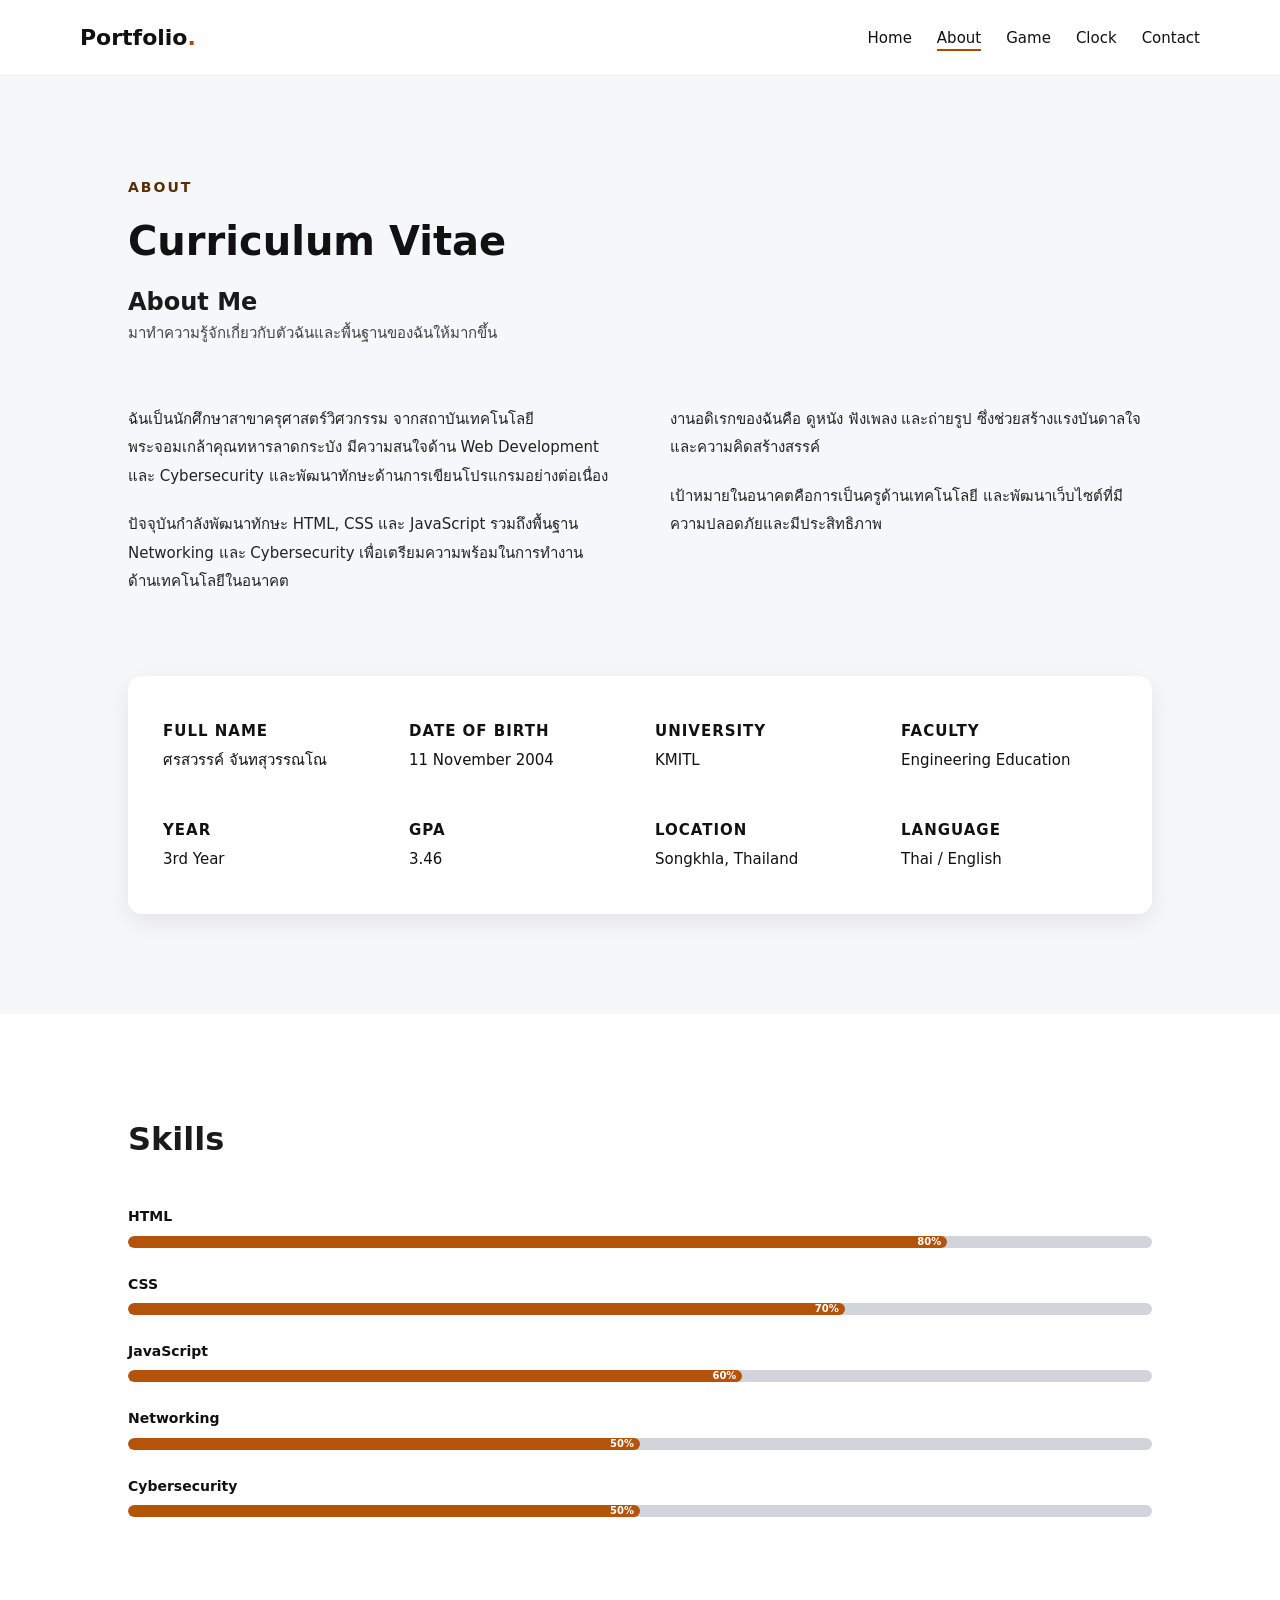
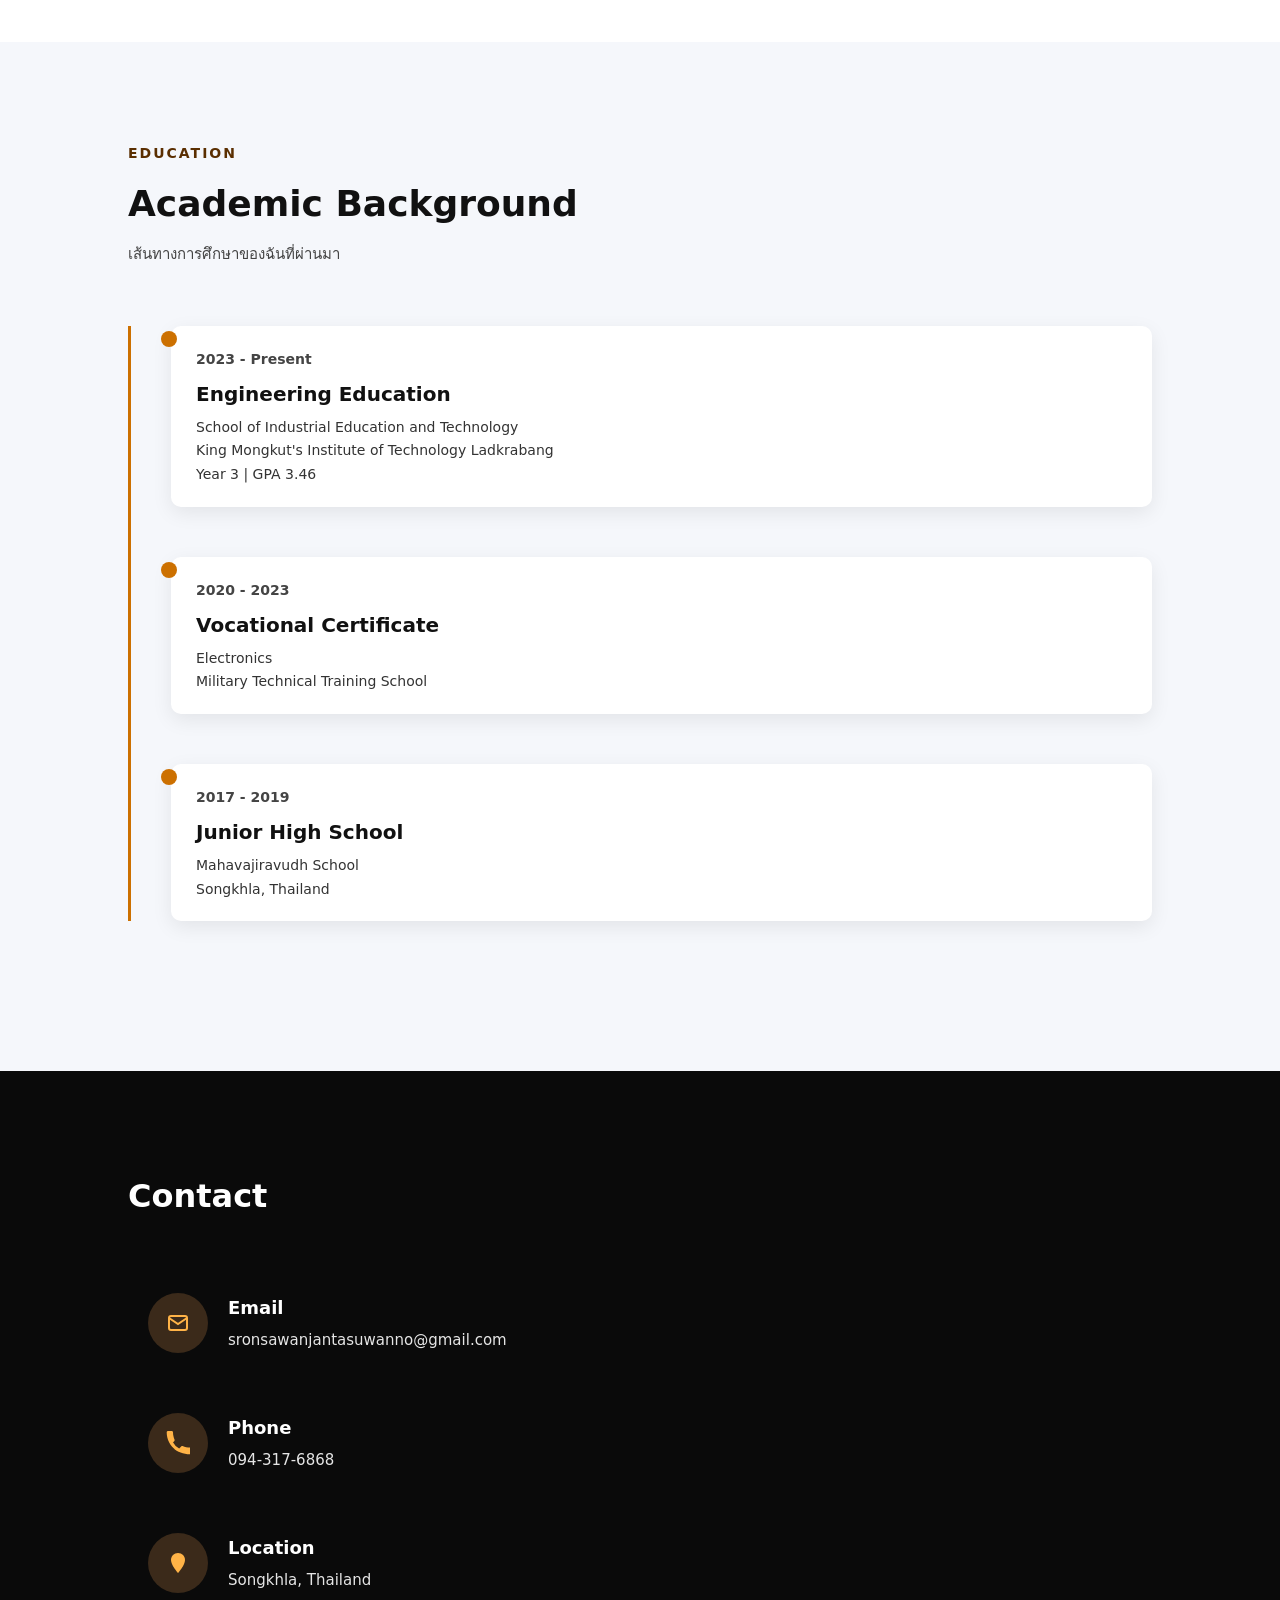
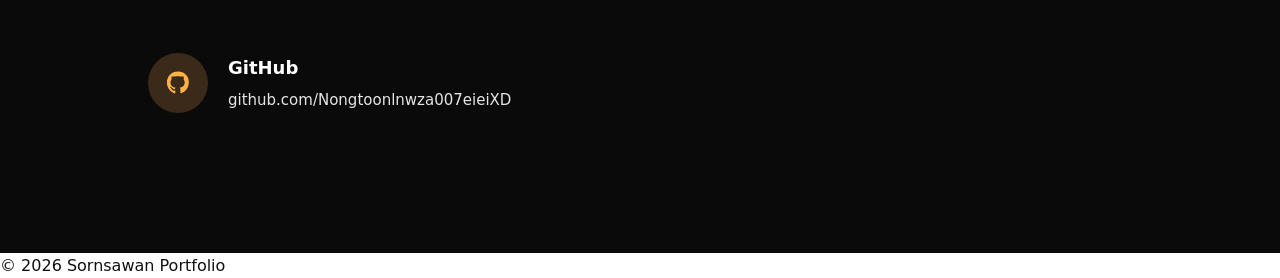
==== commit 229593e8: "Update About page with personal details" ====
--- a/about.html
+++ b/about.html
@@ -57,19 +57,21 @@
                 <article class="cv-text">
                     <p>
                         ฉันเป็นนักศึกษาสาขาครุศาสตร์วิศวกรรม จากสถาบันเทคโนโลยีพระจอมเกล้าคุณทหารลาดกระบัง 
-                        มีความสนใจด้าน Web Development และ Cybersecurity
-                    </p>
-                    <p>
-                        ปัจจุบันกำลังพัฒนาทักษะ HTML, CSS, JavaScript และ Cybersecurity
+                        มีความสนใจด้าน Web Development และ Cybersecurity และพัฒนาทักษะด้านการเขียนโปรแกรมอย่างต่อเนื่อง
+                    </p>
+                    <p>
+                        ปัจจุบันกำลังพัฒนาทักษะ HTML, CSS และ JavaScript รวมถึงพื้นฐาน Networking 
+                        และ Cybersecurity เพื่อเตรียมความพร้อมในการทำงานด้านเทคโนโลยีในอนาคต
                     </p>
                 </article>
 
                 <article class="cv-text">
                     <p>
-                        งานอดิเรกคือ ดูหนัง ฟังเพลง และถ่ายรูป
-                    </p>
-                    <p>
-                        เป้าหมายคือเป็นครูด้านเทคโนโลยี และพัฒนาเว็บที่ปลอดภัย
+                         งานอดิเรกของฉันคือ ดูหนัง ฟังเพลง และถ่ายรูป ซึ่งช่วยสร้างแรงบันดาลใจและความคิดสร้างสรรค์
+                    </p>
+                    <p>
+                         เป้าหมายในอนาคตคือการเป็นครูด้านเทคโนโลยี 
+                        และพัฒนาเว็บไซต์ที่มีความปลอดภัยและมีประสิทธิภาพ
                     </p>
                 </article>
 
